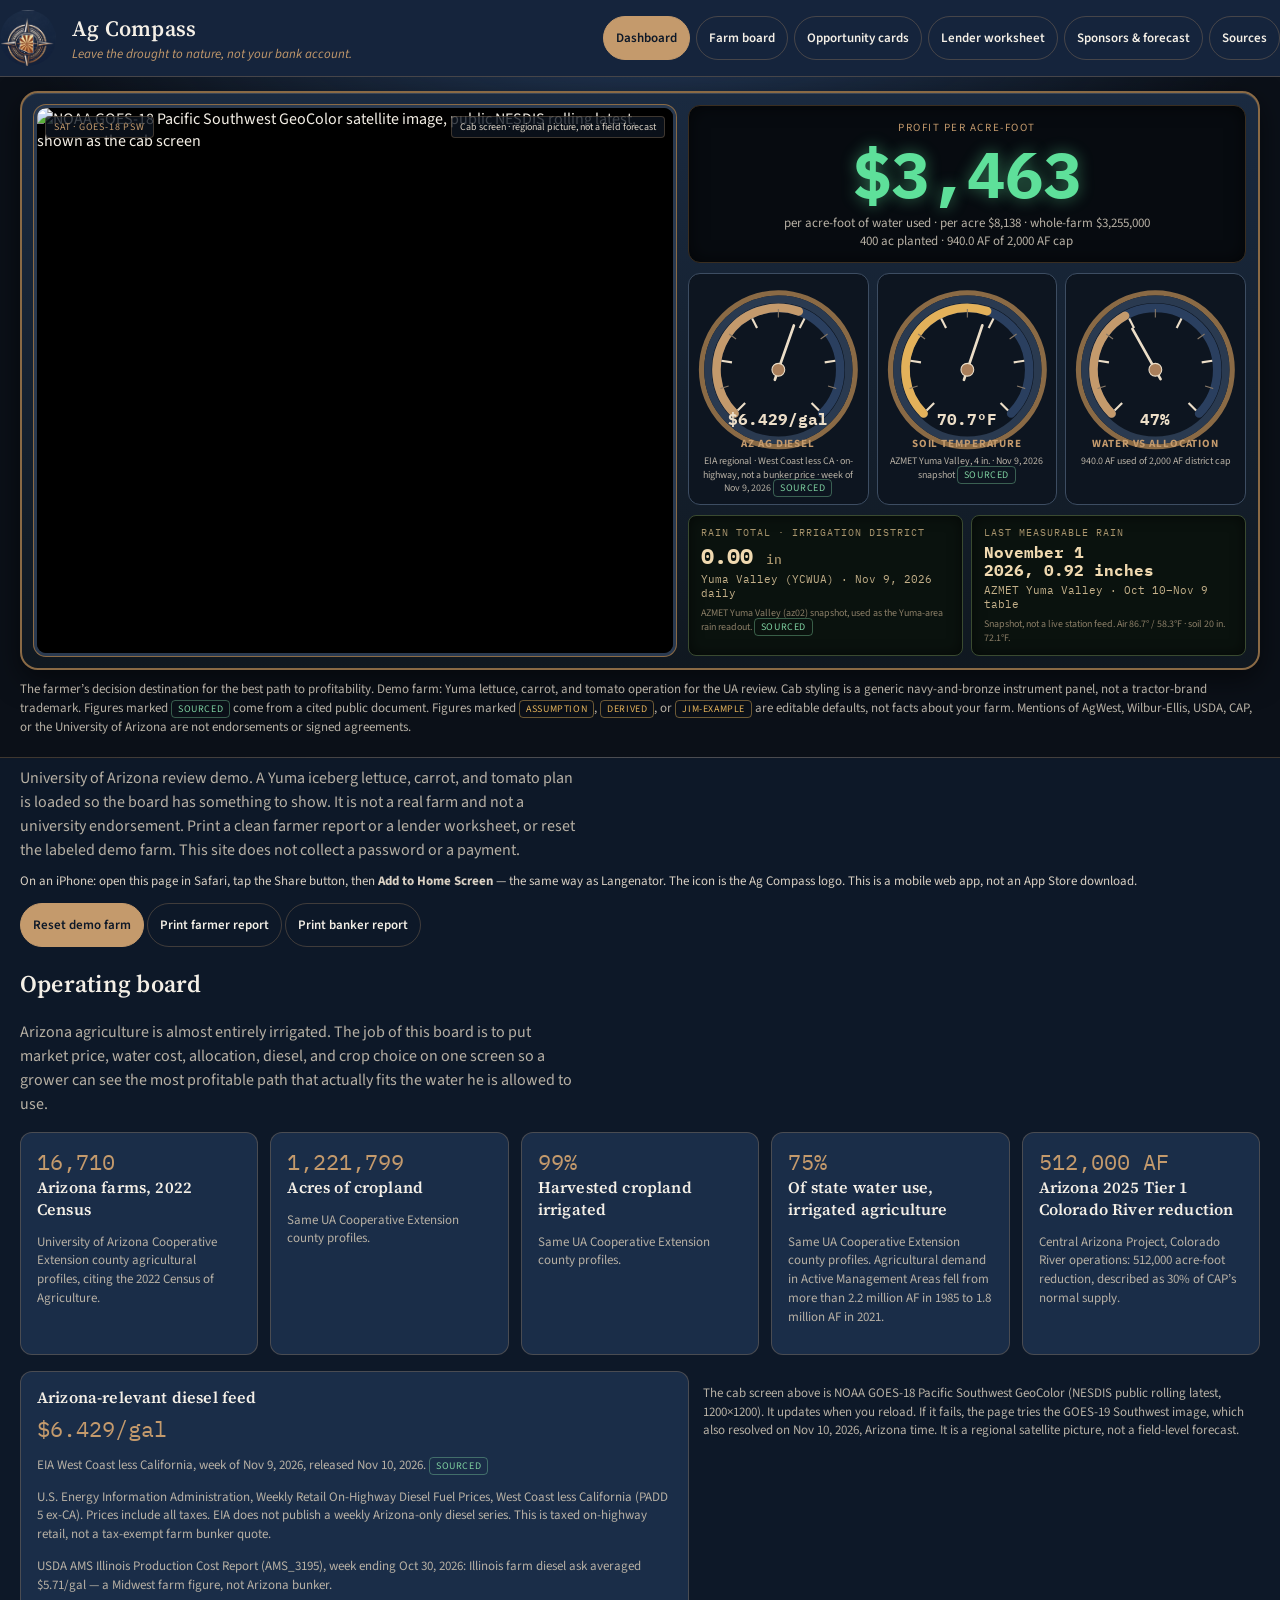
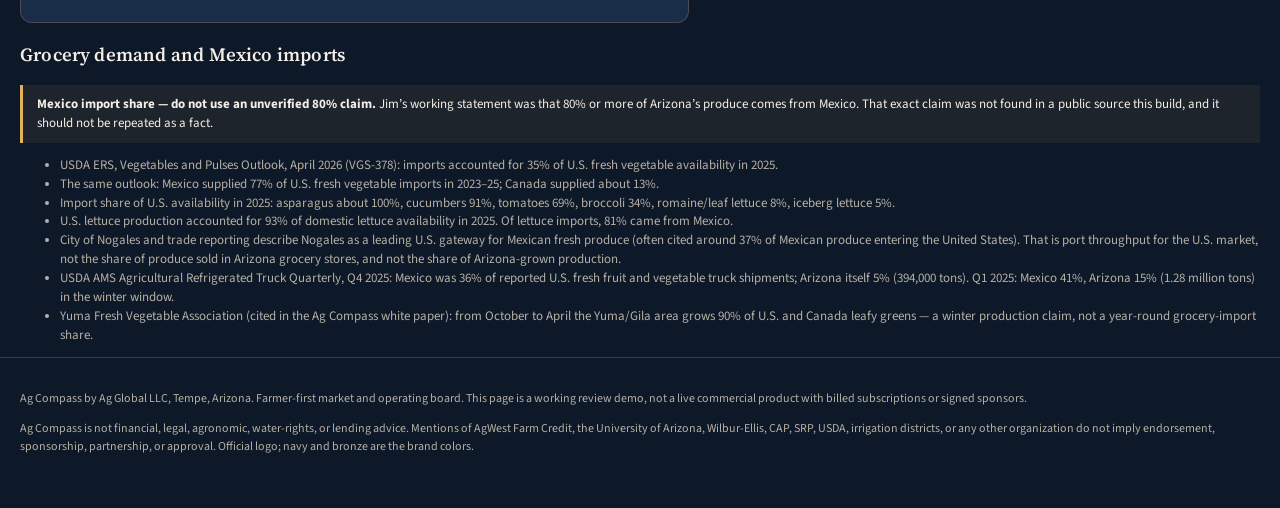
==== index.html @ 190a0fdc "Publish Ag Compass as an iPhone-installable GitHub Pages board. Navy-and-bronze tractor-cab dashboar" ====
<!DOCTYPE html>
<html lang="en">
<head>
  <meta charset="utf-8">
  <meta name="viewport" content="width=device-width, initial-scale=1, viewport-fit=cover">
  <title>Ag Compass — Leave the drought to nature, not your bank account.</title>
  <meta name="description" content="Arizona farmer decision board for profit per acre and per acre-foot of water. Yuma lettuce, carrot, and tomato demo for University of Arizona review. Not financial advice and not an endorsement of any bank, university, or supplier.">
  <meta name="apple-mobile-web-app-capable" content="yes">
  <meta name="mobile-web-app-capable" content="yes">
  <meta name="apple-mobile-web-app-status-bar-style" content="black-translucent">
  <meta name="apple-mobile-web-app-title" content="Ag Compass">
  <meta name="application-name" content="Ag Compass">
  <meta name="theme-color" content="#182840">
  <link rel="manifest" href="manifest.webmanifest">
  <link rel="icon" href="favicon.ico" sizes="any">
  <link rel="icon" type="image/png" sizes="32x32" href="icons/icon-32.png">
  <link rel="icon" type="image/png" sizes="192x192" href="icons/icon-192.png">
  <link rel="apple-touch-icon" href="apple-touch-icon.png">
  <link rel="apple-touch-icon" sizes="180x180" href="icons/apple-touch-icon.png">
  <link rel="preconnect" href="https://fonts.googleapis.com">
  <link rel="preconnect" href="https://fonts.gstatic.com" crossorigin>
  <link href="https://fonts.googleapis.com/css2?family=Source+Sans+3:wght@400;600;700&family=Source+Serif+4:ital,wght@0,600;1,400&family=IBM+Plex+Mono:wght@500;700&display=swap" rel="stylesheet">
  <link rel="stylesheet" href="css/styles.css">
</head>
<body>
  <header class="mast">
    <div class="wrap mast-inner">
      <img class="logo" src="assets/ag_compass_logo.png" width="56" height="56" alt="Ag Compass logo: bronze compass rose on navy with an Arizona sunburst">
      <div class="titles">
        <h1>Ag Compass</h1>
        <p class="tag">Leave the drought to nature, not your bank account.</p>
      </div>
      <nav aria-label="Primary">
        <button type="button" data-view="dashboard" aria-current="page">Dashboard</button>
        <button type="button" data-view="plan">Farm board</button>
        <button type="button" data-view="opportunity">Opportunity cards</button>
        <button type="button" data-view="lender">Lender worksheet</button>
        <button type="button" data-view="sponsors">Sponsors &amp; forecast</button>
        <button type="button" data-view="sources">Sources</button>
      </nav>
    </div>
  </header>

  <section class="cab" aria-label="Tractor cab dashboard">
    <div class="wrap">
      <div class="cab-cluster">
        <div class="cab-screen">
          <div class="screen-chrome">
            <span class="screen-label">SAT · GOES-18 PSW</span>
            <span class="screen-label dim">Cab screen · regional picture, not a field forecast</span>
          </div>
          <img id="cab-goes" class="goes" src="https://cdn.star.nesdis.noaa.gov/GOES18/ABI/SECTOR/psw/GEOCOLOR/1200x1200.jpg" alt="NOAA GOES-18 Pacific Southwest GeoColor satellite image, public NESDIS rolling latest, shown as the cab screen">
        </div>
        <div class="cab-instruments">
          <div id="hero-profit" class="hero-profit" aria-live="polite"></div>
          <div id="gauges" class="gauges" aria-label="Cab analog gauges"></div>
          <div id="rain-panel" class="lcd-row"></div>
        </div>
      </div>
      <div id="water-warning" class="callout bad" hidden></div>
      <p class="muted cab-disclaimer">The farmer’s decision destination for the best path to profitability. Demo farm: Yuma lettuce, carrot, and tomato operation for the UA review. Cab styling is a generic navy-and-bronze instrument panel, not a tractor-brand trademark. Figures marked <span class="flag sourced">sourced</span> come from a cited public document. Figures marked <span class="flag assumption">assumption</span>, <span class="flag derived">derived</span>, or <span class="flag jim-example">jim-example</span> are editable defaults, not facts about your farm. Mentions of AgWest, Wilbur-Ellis, USDA, CAP, or the University of Arizona are not endorsements or signed agreements.</p>
    </div>
  </section>

  <main class="wrap">
    <div class="section-head no-print">
      <div>
        <p class="lede" style="margin:0">University of Arizona review demo. A Yuma iceberg lettuce, carrot, and tomato plan is loaded so the board has something to show. It is not a real farm and not a university endorsement. Print a clean farmer report or a lender worksheet, or reset the labeled demo farm. This site does not collect a password or a payment.</p>
      <p class="install-note no-print">On an iPhone: open this page in Safari, tap the Share button, then <strong>Add to Home Screen</strong> — the same way as Langenator. The icon is the Ag Compass logo. This is a mobile web app, not an App Store download.</p>
      </div>
      <div>
        <button class="btn primary" type="button" id="btn-demo">Reset demo farm</button>
        <button class="btn" type="button" id="btn-print-farmer">Print farmer report</button>
        <button class="btn" type="button" id="btn-print-banker">Print banker report</button>
      </div>
    </div>

    <section id="view-dashboard" class="view active">
      <h2>Operating board</h2>
      <p class="lede">Arizona agriculture is almost entirely irrigated. The job of this board is to put market price, water cost, allocation, diesel, and crop choice on one screen so a grower can see the most profitable path that actually fits the water he is allowed to use.</p>
      <div id="context-cards" class="cards"></div>
      <div class="weather-row">
        <div id="diesel-readout"></div>
        <p class="muted">The cab screen above is NOAA GOES-18 Pacific Southwest GeoColor (NESDIS public rolling latest, 1200×1200). It updates when you reload. If it fails, the page tries the GOES-19 Southwest image, which also resolved on Nov 10, 2026, Arizona time. It is a regional satellite picture, not a field-level forecast.</p>
      </div>
      <h3>Grocery demand and Mexico imports</h3>
      <div id="import-box"></div>
    </section>

    <section id="view-plan" class="view">
      <h2>Irrigation district, crop plan, and acre-foot calculator</h2>
      <p class="lede">Selecting a district loads its published 2024 assessment and included allotment. Both are editable. The allocation caps the crop plan. Demo defaults to a Yuma lettuce / carrot / tomato mix. Add alfalfa, cotton, feed corn, or sorghum to compare water-intensive field crops against higher-value produce.</p>
      <div class="form-grid">
        <label class="field">Farm / plan name<input id="farm-name" type="text"></label>
        <label class="field">Arizona irrigation district<select id="district-select"></select></label>
        <label class="field">Farm acres<input id="farm-acres" type="number" min="0" step="0.1"></label>
        <label class="field">District assessment, $/acre (editable)<input id="assessment" type="number" min="0" step="0.01"></label>
        <label class="field">Included allotment, AF/acre (editable)<input id="included-af" type="number" min="0" step="0.1"></label>
        <label class="field">Extra water, $/AF above included (editable)<input id="extra-af" type="number" min="0" step="0.01"></label>
        <label class="field">Total allocation cap, AF (editable)<input id="alloc-af" type="number" min="0" step="0.1"></label>
      </div>
      <p id="district-note" class="muted"></p>
      <div id="plan-metrics" class="cards"></div>
      <div id="tomato-warning" class="callout warn" hidden><strong>Tomato price is $0.</strong> No Western Arizona tomato FOB was on the Nov 9 shipping-point report, so tomato revenue is zero until you enter a contract or shed price.</div>
      <div style="overflow-x:auto"><table id="plan-table" class="input-table"></table></div>
      <p>
        <label><input type="checkbox" id="jim-alfalfa"> Use Jim’s alfalfa example price ($135/ton) instead of the NASS Arizona September 2026 price ($210/ton)</label>
      </p>
      <h3>What the defaults actually are</h3>
      <div id="crop-notes" class="cards"></div>
      <h3>Input lines and sponsor slots</h3>
      <p class="muted">Each line has a supplier field and an editable quoted price so a live rep quote can sit next to the public feed. Sponsorships are inventory slots only — no company has signed. Default is that these line totals are not added into profit, because UA field-crop operating costs already include fertilizer, seed, chemicals, and machinery. Quantities start at 0 for that reason.</p>
      <div style="overflow-x:auto"><table id="input-table" class="input-table"></table></div>
      <p><label><input type="checkbox" id="include-inputs"> Include input-line totals (except the district water bill) in profit</label></p>
    </section>

    <section id="view-opportunity" class="view">
      <h2>Opportunity cards</h2>
      <p class="lede">Price context, import share, season, and profit per acre-foot from the current plan. Cards are decision prompts, not planting recommendations.</p>
      <div id="opp-cards" class="opp"></div>
      <h3>Import share — what the sources actually say</h3>
      <div id="import-box-cards"></div>
    </section>

    <section id="view-lender" class="view">
      <h2>Lender view — budget and loan worksheet</h2>
      <p class="lede">Structured for an Arizona ag lender, including a bank such as AgWest Farm Credit, to read the same plan the farmer is using. Naming AgWest describes the intended audience after the University of Arizona review. It is not a credit decision, a rate quote, or an endorsement.</p>
      <div class="form-grid">
        <label class="field">Requested operating loan ($)<input id="loan-amount" type="number" min="0" step="1000"></label>
        <label class="field">Illustrative annual rate (%) <span class="flag assumption">typed, not a quoted AgWest rate</span><input id="loan-rate" type="number" min="0" step="0.05"></label>
        <label class="field">Term (months)<input id="loan-years" type="number" min="1" step="1"></label>
      </div>
      <div id="lender-metrics" class="cards"></div>
      <div id="lender-path"></div>
      <div style="overflow-x:auto"><table id="lender-table"></table></div>
    </section>

    <section id="view-sponsors" class="view">
      <h2>Sponsors, ads, and the rebuilt revenue forecast</h2>
      <p class="lede">Farmer subscriptions stay low so the board can become a daily destination. Sponsors and clearly labeled ads carry the revenue. Tiers are Saguaro (highest), Prickly Pear, and Cholla. AgWest is the intended Saguaro Founding Sponsor — a pitch, not a signed deal. Every new-model figure is an assumption for discussion.</p>
      <div id="tiers" class="cards"></div>
      <h3>Rebuilt three-year forecast (illustrative)</h3>
      <div style="overflow-x:auto"><table id="forecast-table"></table></div>
      <h3>What the financing document showed (subscription-led)</h3>
      <div id="old-forecast"></div>
      <h3>Report branding and AgWest client mailer (concept)</h3>
      <p class="muted">The line below prints on farmer and banker reports as a labeled sponsor slot. It is not a signed deal and does not change the profit math.</p>
      <label class="field">Sponsor line printed on reports<input id="sponsor-line" type="text"></label>
      <div id="mailer-box"></div>
    </section>

    <section id="view-sources" class="view">
      <h2>Sources, flags, and open items</h2>
      <p class="lede">Every number on this board should be traceable. Built Nov 10, 2026, America/Phoenix, from the five Ag Compass PDFs plus the public sources below.</p>
      <div class="callout warn">
        <strong>Open items.</strong>
        Confirm 2025–26 assessments and extra-AF schedules directly with each district. Retrieve SRP, MSIDD, Hohokam, and CAIDD published charges. Find current Yuma carrot and tomato FOB or contracts. Replace vegetable yield and cost assumptions with UA or grower budgets when available. Source applied water for Yuma vegetables (Erie consumptive use is not applied irrigation). Re-open the USDA NASS Arizona state agriculture overview for 2025 production values cited in the white paper. Wire live EIA, AMS, and AZMET refreshes instead of a snapshot. Choose a public host and domain; replace the illustrative mailer QR payload with that host URL. Live click tracking for code AGW-SAG-2026 is not wired.
      </div>
      <div id="source-list" class="cards"></div>
    </section>

    <section id="view-print" class="view report">
      <div class="section-head">
        <img src="assets/ag_compass_logo.png" width="56" height="56" alt="Ag Compass logo">
        <div>
          <h1>Ag Compass report</h1>
          <p class="tag">Leave the drought to nature, not your bank account.</p>
        </div>
      </div>
      <div id="print-body"></div>
    </section>
  </main>

  <footer class="site">
    <div class="wrap">
      <p>Ag Compass by Ag Global LLC, Tempe, Arizona. Farmer-first market and operating board. This page is a working review demo, not a live commercial product with billed subscriptions or signed sponsors.</p>
      <p>Ag Compass is not financial, legal, agronomic, water-rights, or lending advice. Mentions of AgWest Farm Credit, the University of Arizona, Wilbur-Ellis, CAP, SRP, USDA, irrigation districts, or any other organization do not imply endorsement, sponsorship, partnership, or approval. Official logo; navy and bronze are the brand colors.</p>
    </div>
  </footer>
  <script type="module" src="js/app.js"></script>
  <script>
    if ("serviceWorker" in navigator) {
      window.addEventListener("load", function () {
        navigator.serviceWorker.register("./sw.js", { scope: "./" }).catch(function () {});
      });
    }
  </script>
</body>
</html>
---- css/styles.css ----
:root {
  --navy: #15243c;
  --navy-deep: #0d1828;
  --navy-mid: #1c3150;
  --navy-panel: #1a2d48;
  --bronze: #c49a6c;
  --bronze-deep: #8a5a2b;
  --copper: #813a1e;
  --cream: #f4efe6;
  --cream-dim: #d9d0c3;
  --good: #7dcf9f;
  --bad: #e07a6a;
  --warn: #e3b15a;
  --line: rgba(196, 154, 108, 0.28);
  --ink: #f4efe6;
  --muted: #b7b0a4;
  --font: "Source Serif 4", "Palatino Linotype", Palatino, "Book Antiqua", Georgia, serif;
  --sans: "Source Sans 3", "Segoe UI", system-ui, sans-serif;
  --mono: "IBM Plex Mono", "Source Code Pro", ui-monospace, monospace;
}
* { box-sizing: border-box; }
html, body { margin: 0; padding: 0; background: var(--navy-deep); color: var(--ink); font-family: var(--sans); }
body { min-height: 100vh; }
a { color: var(--bronze); }
img { max-width: 100%; height: auto; }
h1, h2, h3, .brand-word { font-family: var(--font); font-weight: 600; letter-spacing: 0.01em; }
.wrap { max-width: 1280px; margin: 0 auto; padding: 0 20px; }

/* Top bar */
.mast {
  background: var(--navy);
  border-bottom: 1px solid var(--line);
  position: sticky; top: 0; z-index: 40;
}
.mast-inner { display: flex; align-items: center; gap: 16px; padding: 10px 0; }
.mast img.logo { width: 56px; height: 56px; border-radius: 50%; background: var(--navy-deep); }
.mast .titles { flex: 1; min-width: 0; }
.mast h1 { margin: 0; font-size: 22px; color: var(--cream); }
.mast .tag { margin: 2px 0 0; color: var(--bronze); font-style: italic; font-size: 13px; }
nav { display: flex; flex-wrap: wrap; gap: 6px; }
nav button, .btn {
  background: transparent; color: var(--cream); border: 1px solid var(--line);
  border-radius: 999px; padding: 6px 12px; font: 600 13px var(--sans);
  cursor: pointer;
}
nav button[aria-current="page"], .btn.primary {
  background: var(--bronze); color: var(--navy-deep); border-color: var(--bronze);
}
.btn.ghost { color: var(--bronze); }
.btn:disabled { opacity: 0.45; cursor: not-allowed; }

/* Cab dashboard */
.cab {
  background:
    radial-gradient(1200px 420px at 50% -40px, #243b5c 0%, transparent 70%),
    var(--navy-deep);
  padding: 24px 0 32px;
  border-bottom: 1px solid var(--line);
}
.cab-grid {
  display: grid;
  grid-template-columns: 160px 1fr 220px;
  gap: 18px;
  align-items: center;
}
@media (max-width: 900px) {
  .cab-grid { grid-template-columns: 1fr; }
  .mast-inner { flex-wrap: wrap; }
}
.gauges { display: flex; justify-content: space-around; gap: 8px; flex-wrap: wrap; }
.gauge { text-align: center; width: 150px; }
.gauge svg { width: 140px; height: 90px; overflow: visible; }
.gauge .g-label { font-size: 11px; text-transform: uppercase; letter-spacing: 0.08em; color: var(--muted); }
.gauge .g-value { font-family: var(--mono); font-size: 14px; color: var(--cream); }
.hero-profit {
  text-align: center;
  background: var(--navy-panel);
  border: 1px solid var(--line);
  border-radius: 16px;
  padding: 18px 12px 16px;
  min-height: 170px;
  display: flex; flex-direction: column; justify-content: center;
}
.hero-profit .eyebrow { font-size: 11px; letter-spacing: 0.14em; text-transform: uppercase; color: var(--bronze); }
.hero-profit .money {
  font-family: var(--mono);
  font-size: clamp(36px, 6vw, 64px);
  line-height: 1.05;
  margin: 6px 0;
  font-weight: 700;
}
.hero-profit .money.good { color: var(--good); }
.hero-profit .money.bad { color: var(--bad); }
.hero-profit .sub { color: var(--muted); font-size: 13px; }
.rain-panel, .side-panel {
  background: var(--navy-panel);
  border: 1px solid var(--line);
  border-radius: 12px;
  padding: 12px 14px;
  font-size: 13px;
}
.rain-panel h3, .side-panel h3 { margin: 0 0 8px; font-size: 13px; color: var(--bronze); text-transform: uppercase; letter-spacing: 0.08em; }
.kv { display: flex; justify-content: space-between; gap: 8px; padding: 3px 0; border-bottom: 1px solid rgba(255,255,255,0.04); }
.kv span:last-child { font-family: var(--mono); }
.flag { font-size: 10px; letter-spacing: 0.06em; text-transform: uppercase; padding: 1px 6px; border-radius: 4px; border: 1px solid var(--line); color: var(--muted); }
.flag.sourced { color: var(--good); border-color: rgba(125,207,159,0.4); }
.flag.assumption, .flag.derived, .flag.jim-example { color: var(--warn); border-color: rgba(227,177,90,0.45); }
.flag.unverified { color: var(--bad); border-color: rgba(224,122,106,0.5); }

main { padding: 28px 0 80px; }
.view { display: none; }
.view.active { display: block; }
.section-head { display: flex; justify-content: space-between; align-items: baseline; gap: 12px; flex-wrap: wrap; margin: 8px 0 16px; }
.section-head h2 { margin: 0; font-size: 28px; }
.lede { color: var(--muted); max-width: 70ch; line-height: 1.5; }

.cards { display: grid; grid-template-columns: repeat(auto-fit, minmax(220px, 1fr)); gap: 12px; margin: 16px 0; }
.card {
  background: var(--navy-panel);
  border: 1px solid var(--line);
  border-radius: 12px;
  padding: 14px 16px;
}
.card h3 { margin: 0 0 6px; font-size: 16px; }
.stat { font-family: var(--mono); font-size: 22px; color: var(--bronze); }
.muted { color: var(--muted); font-size: 13px; line-height: 1.45; }

.opp { display: grid; grid-template-columns: repeat(auto-fit, minmax(260px, 1fr)); gap: 12px; }
.opp article {
  background: var(--navy-panel);
  border: 1px solid var(--line);
  border-radius: 12px;
  padding: 14px 16px;
  display: flex; flex-direction: column; gap: 6px;
}
.opp article.best { border-color: var(--good); }
.opp .paf { font-family: var(--mono); font-size: 28px; }
.opp .paf.good { color: var(--good); }
.opp .paf.bad { color: var(--bad); }

table { width: 100%; border-collapse: collapse; font-size: 13px; }
th, td { text-align: left; padding: 8px 8px; border-bottom: 1px solid var(--line); vertical-align: top; }
th { color: var(--bronze); font-weight: 600; font-size: 11px; text-transform: uppercase; letter-spacing: 0.06em; }
td.num, th.num { text-align: right; font-family: var(--mono); }
input[type="text"], input[type="number"], select, textarea {
  background: var(--navy-deep);
  color: var(--cream);
  border: 1px solid var(--line);
  border-radius: 6px;
  padding: 6px 8px;
  font: 14px var(--sans);
  width: 100%;
  min-width: 0;
}
label.field { display: flex; flex-direction: column; gap: 4px; font-size: 12px; color: var(--muted); }
.form-grid { display: grid; grid-template-columns: repeat(auto-fit, minmax(180px, 1fr)); gap: 12px; margin: 12px 0; }
.callout {
  border-left: 3px solid var(--bronze);
  background: rgba(196,154,108,0.08);
  padding: 10px 14px;
  margin: 12px 0;
  font-size: 13px;
  line-height: 1.45;
}
.callout.warn { border-color: var(--warn); background: rgba(227,177,90,0.08); }
.callout.bad { border-color: var(--bad); background: rgba(224,122,106,0.08); }
.callout.good { border-color: var(--good); background: rgba(125,207,159,0.08); }

.weather-row { display: grid; grid-template-columns: 1.2fr 1fr; gap: 14px; margin-top: 16px; }
@media (max-width: 800px) { .weather-row { grid-template-columns: 1fr; } }
.goes { width: 100%; border-radius: 10px; border: 1px solid var(--line); background: #000; min-height: 200px; object-fit: cover; }

.input-table input { min-width: 90px; }
.sponsor-slot { font-size: 11px; color: var(--bronze); }

footer.site {
  border-top: 1px solid var(--line);
  padding: 20px 0 40px;
  color: var(--muted);
  font-size: 12px;
  line-height: 1.5;
}

/* Print */
@media print {
  body { background: #fff; color: #111; }
  .mast nav, .no-print, .cab, footer.site, .view:not(.print-show) { display: none !important; }
  .view.print-show, #view-print { display: block !important; }
  .card, .opp article, .hero-profit, .rain-panel { background: #fff; color: #111; border-color: #ccc; }
  .hero-profit .money.good { color: #0a7a3e; }
  .hero-profit .money.bad { color: #a31f14; }
  a { color: #111; text-decoration: none; }
  .mast { position: static; background: #fff; border: 0; }
  .mast h1, .mast .tag { color: #15243c; }
}
.report h1 { color: inherit; }
.report h2 { margin-top: 24px; }

.mailer-card {
  display: grid;
  grid-template-columns: 196px 1fr;
  gap: 16px;
  align-items: center;
  background: var(--navy-panel);
  border: 1px solid var(--line);
  border-radius: 12px;
  padding: 16px;
  margin: 16px 0;
}
@media (max-width: 700px) { .mailer-card { grid-template-columns: 1fr; } }
.mailer-card img { background: var(--cream); border-radius: 8px; }
.sponsor-strip {
  display: flex;
  justify-content: space-between;
  gap: 12px;
  flex-wrap: wrap;
  background: var(--navy);
  color: var(--cream);
  padding: 10px 14px;
  border-radius: 8px;
  margin: 12px 0;
}
.sponsor-strip .eyebrow { font-size: 11px; letter-spacing: 0.1em; text-transform: uppercase; color: var(--bronze); font-weight: 650; }
.setup-hero { display: grid; grid-template-columns: 220px 1fr; gap: 24px; align-items: center; margin: 20px 0; }
@media (max-width: 700px) { .setup-hero { grid-template-columns: 1fr; } }
.steps { counter-reset: step; padding: 0; list-style: none; }
.steps li { position: relative; padding: 12px 0 12px 48px; border-bottom: 1px solid var(--line); }
.steps li::before {
  counter-increment: step;
  content: counter(step);
  position: absolute; left: 0; top: 12px;
  width: 32px; height: 32px; border-radius: 50%;
  background: var(--bronze); color: var(--navy-deep);
  font-weight: 700; display: flex; align-items: center; justify-content: center;
}

/* --- Tractor cab dashboard (generic navy/bronze; not a brand trademark) --- */
.mast {
  padding-top: env(safe-area-inset-top);
}
.mast-inner { padding-left: env(safe-area-inset-left); padding-right: env(safe-area-inset-right); }
nav { max-width: 100%; overflow-x: auto; -webkit-overflow-scrolling: touch; flex-wrap: nowrap; }
nav button, .btn { min-height: 44px; white-space: nowrap; }
.cab {
  background:
    radial-gradient(900px 380px at 50% -80px, #243b5c 0%, transparent 70%),
    #0b1018;
  padding: 14px 0 20px;
  border-bottom: 1px solid var(--line);
}
.cab-cluster {
  background: linear-gradient(180deg, #1a2a40 0%, #101820 100%);
  border: 2px solid #8a6a45;
  border-radius: 18px;
  box-shadow: inset 0 1px 0 rgba(236,222,200,0.16), 0 10px 28px rgba(0,0,0,0.5);
  padding: 12px;
  display: grid;
  gap: 12px;
}
.cab-screen {
  position: relative;
  background: #000;
  border-radius: 12px;
  border: 3px solid #2a3a50;
  box-shadow: inset 0 0 0 2px #070b10, 0 0 0 1px #8a6a45;
  overflow: hidden;
}
.cab-screen .goes {
  display: block;
  width: 100%;
  min-height: 180px;
  max-height: 320px;
  object-fit: cover;
  aspect-ratio: 16 / 10;
  border: 0;
  border-radius: 0;
}
.screen-chrome {
  position: absolute;
  z-index: 1;
  top: 8px; left: 8px; right: 8px;
  display: flex; justify-content: space-between; gap: 8px;
  pointer-events: none;
}
.screen-label {
  background: rgba(13,21,32,0.78);
  color: var(--bronze);
  font-size: 10px;
  letter-spacing: 0.08em;
  text-transform: uppercase;
  padding: 3px 8px;
  border-radius: 4px;
  border: 1px solid var(--line);
}
.screen-label.dim { color: var(--cream-dim); font-weight: 400; text-transform: none; letter-spacing: 0; max-width: 55%; }
.cab-instruments { display: grid; gap: 10px; }
.hero-profit {
  text-align: center;
  background: #070b10;
  border: 1px solid #3a2e20;
  border-radius: 12px;
  padding: 14px 10px 12px;
  min-height: 0;
  box-shadow: inset 0 0 18px rgba(0,0,0,0.6);
}
.hero-profit .money {
  font-family: var(--mono);
  font-size: clamp(36px, 12vw, 64px);
  font-variant-numeric: tabular-nums;
}
.hero-profit .money.good { color: #5ee09a; text-shadow: 0 0 16px rgba(94,224,154,0.45); }
.hero-profit .money.bad { color: #ff7a6a; text-shadow: 0 0 16px rgba(255,122,106,0.4); }
.gauges {
  display: grid;
  grid-template-columns: 1fr 1fr;
  gap: 8px;
  justify-content: stretch;
}
.gauge {
  text-align: center;
  width: auto;
  background: #0d1520;
  border: 1px solid #3d4d62;
  border-radius: 12px;
  padding: 4px 4px 8px;
  min-width: 0;
}
.gauge svg { width: 100%; height: auto; max-width: 180px; margin: 0 auto; display: block; }
.gauge .g-label {
  font-size: 11px;
  text-transform: uppercase;
  letter-spacing: 0.08em;
  color: var(--bronze);
  font-weight: 700;
  padding: 0 4px;
}
.gauge .g-caption { font-size: 10px; color: var(--muted); line-height: 1.35; padding: 4px 6px 0; }
.lcd-row {
  display: grid;
  grid-template-columns: 1fr;
  gap: 8px;
}
.lcd {
  background: #0a120e;
  color: #e2c49a;
  border: 1px solid #3a4a30;
  border-radius: 8px;
  padding: 10px 12px;
  font-family: var(--mono);
  box-shadow: inset 0 0 14px rgba(0,0,0,0.55);
}
.lcd-label {
  font-size: 10px;
  letter-spacing: 0.1em;
  text-transform: uppercase;
  color: #a8946c;
  margin-bottom: 4px;
}
.lcd-value { font-size: 22px; font-weight: 700; color: #f0d9b0; line-height: 1.15; }
.lcd-value span { font-size: 13px; font-weight: 500; color: #a8946c; }
.lcd-value.lcd-date { font-size: 16px; }
.lcd-sub { font-size: 11px; color: #c4b089; margin-top: 4px; }
.lcd-note { font-size: 10px; color: #8a7d66; margin-top: 6px; line-height: 1.4; font-family: var(--sans); }
.cab-disclaimer { margin: 10px 0 0; }
.install-note {
  margin: 10px 0 0;
  font-size: 13px;
  color: var(--cream-dim);
  line-height: 1.45;
}
.report-brand { display: flex; gap: 12px; align-items: center; margin-bottom: 12px; }
.report-name { font-family: var(--font); font-size: 22px; margin: 0; }

@media (min-width: 720px) {
  .cab-cluster { grid-template-columns: 1.15fr 1fr; align-items: stretch; }
  .cab-screen .goes { max-height: none; height: 100%; min-height: 280px; }
  .gauges { grid-template-columns: repeat(3, 1fr); }
  .lcd-row { grid-template-columns: 1fr 1fr; }
}
@media (max-width: 719px) {
  .mast h1 { font-size: 18px; }
  .mast .tag { font-size: 12px; }
  nav { flex-wrap: wrap; overflow-x: visible; }
  .cab-grid { grid-template-columns: 1fr; }
  /* third gauge wraps under the first two */
  .gauges .gauge:nth-child(3) { grid-column: 1 / -1; max-width: 220px; margin: 0 auto; width: 100%; }
  input[type="text"], input[type="number"], select, textarea { font-size: 16px; } /* iOS no-zoom */
  .section-head { flex-direction: column; align-items: stretch; }
  .wrap { padding-left: max(12px, env(safe-area-inset-left)); padding-right: max(12px, env(safe-area-inset-right)); }
  footer.site { padding-bottom: calc(28px + env(safe-area-inset-bottom)); }
}

@media print {
  .cab, .install-note { display: none !important; }
  .report-brand { color: #15243c; }
  .report-brand .tag { color: #15243c; }
}
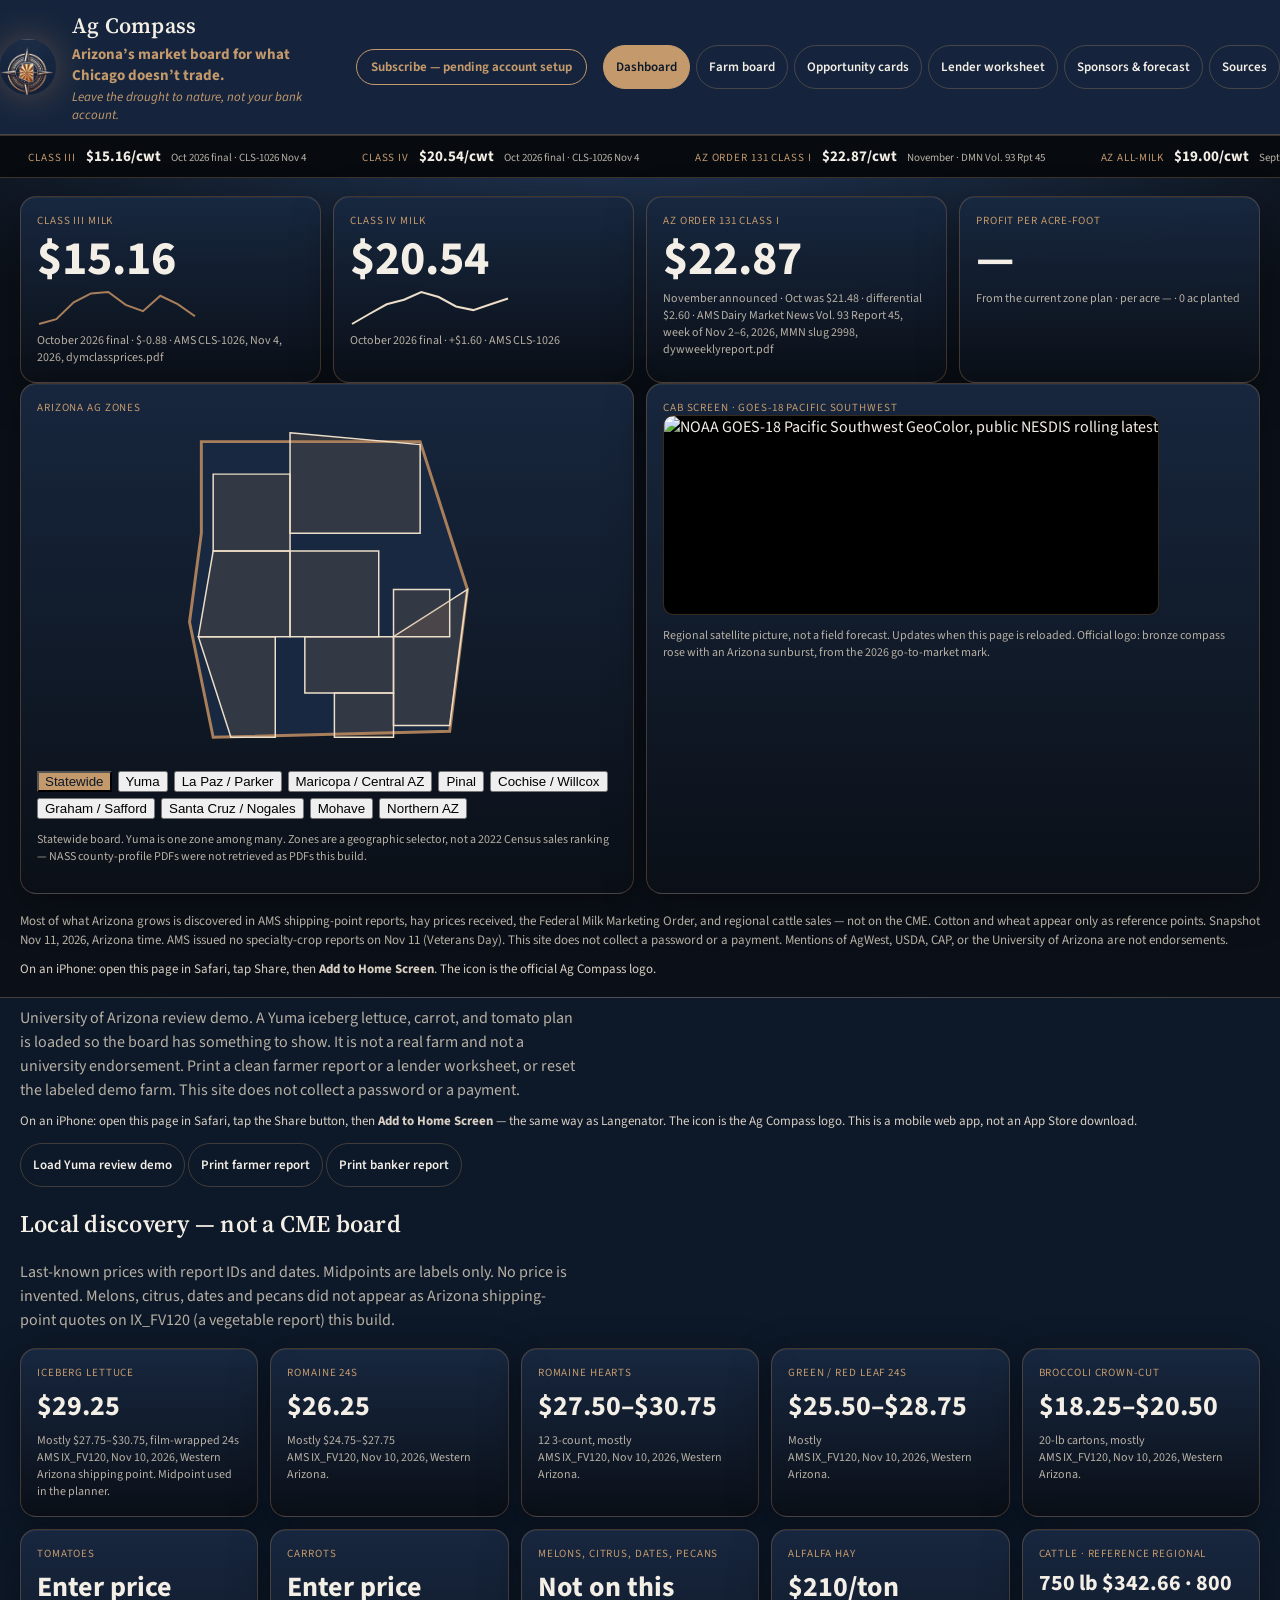
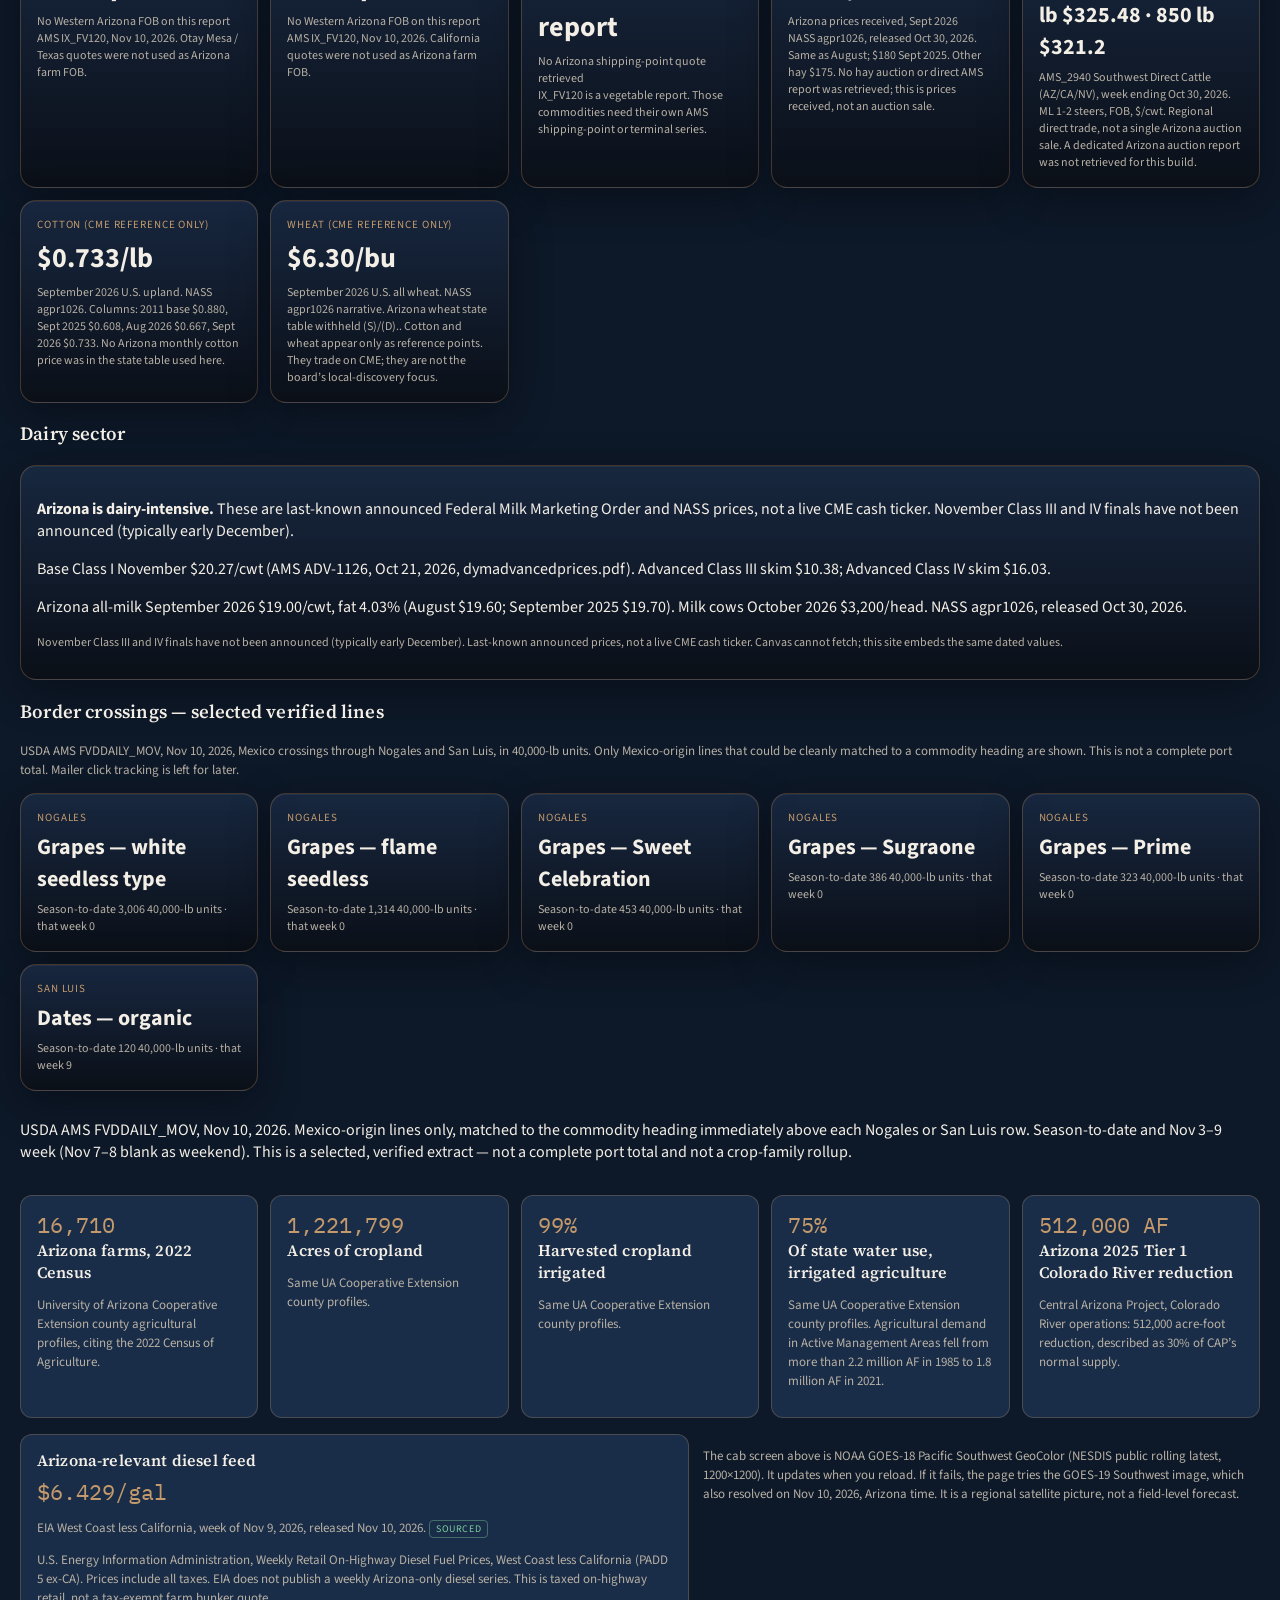
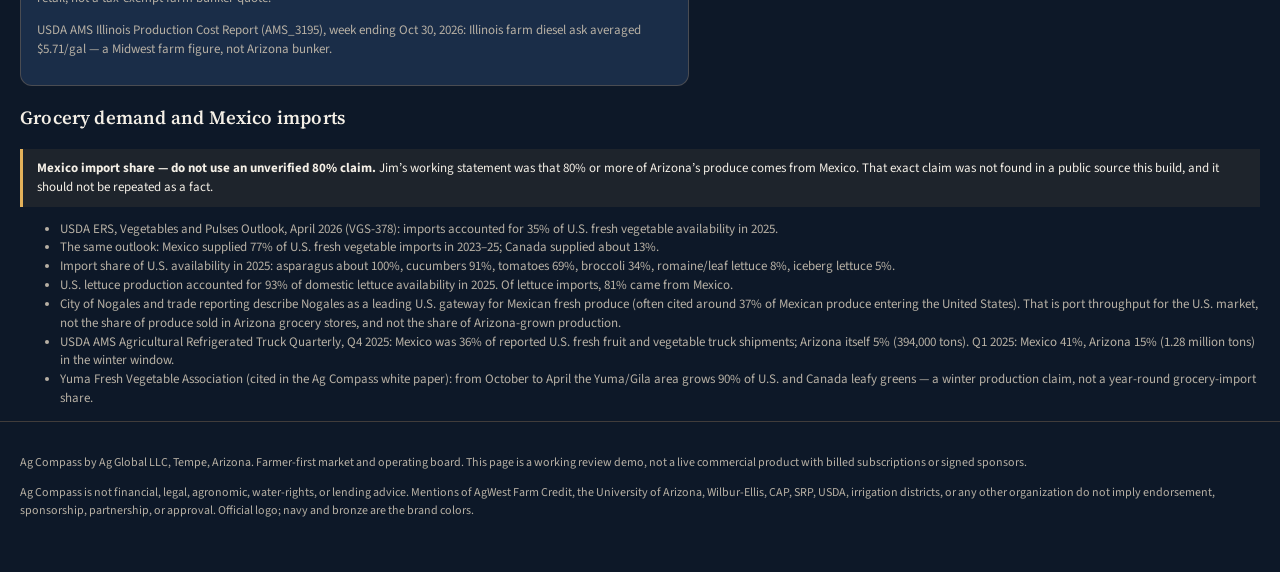
==== commit bc6ea487: "Redesign Ag Compass as Arizona’s market board for what Chicago doesn’t trade. Statewide command-cent" ====
--- a/index.html
+++ b/index.html
@@ -3,8 +3,8 @@
 <head>
   <meta charset="utf-8">
   <meta name="viewport" content="width=device-width, initial-scale=1, viewport-fit=cover">
-  <title>Ag Compass — Leave the drought to nature, not your bank account.</title>
-  <meta name="description" content="Arizona farmer decision board for profit per acre and per acre-foot of water. Yuma lettuce, carrot, and tomato demo for University of Arizona review. Not financial advice and not an endorsement of any bank, university, or supplier.">
+  <title>Ag Compass — Arizona’s market board for what Chicago doesn’t trade.</title>
+  <meta name="description" content="Arizona’s market board for what Chicago doesn’t trade: local AMS, NASS, and FMMO prices for produce, hay, dairy, and cattle. Not financial advice and not an endorsement.">
   <meta name="apple-mobile-web-app-capable" content="yes">
   <meta name="mobile-web-app-capable" content="yes">
   <meta name="apple-mobile-web-app-status-bar-style" content="black-translucent">
@@ -28,7 +28,12 @@
       <img class="logo" src="assets/ag_compass_logo.png" width="56" height="56" alt="Ag Compass logo: bronze compass rose on navy with an Arizona sunburst">
       <div class="titles">
         <h1>Ag Compass</h1>
+        <p class="purpose">Arizona’s market board for what Chicago doesn’t trade.</p>
         <p class="tag">Leave the drought to nature, not your bank account.</p>
+      </div>
+      <div class="sub-wrap">
+        <button type="button" class="sub-btn" id="btn-subscribe">Subscribe — pending account setup</button>
+        <p class="sub-note" id="sub-note" hidden>Placeholder only. No payment is collected here. The Stripe account still needs to be verified; a dedicated AgWest account may be opened later.</p>
       </div>
       <nav aria-label="Primary">
         <button type="button" data-view="dashboard" aria-current="page">Dashboard</button>
@@ -41,24 +46,27 @@
     </div>
   </header>
 
-  <section class="cab" aria-label="Tractor cab dashboard">
+  <section class="command" aria-label="Ag Compass command center">
+    <div class="ticker" aria-label="Live and last-known price ticker">
+      <div class="ticker-track" id="ticker-track"></div>
+    </div>
     <div class="wrap">
-      <div class="cab-cluster">
-        <div class="cab-screen">
-          <div class="screen-chrome">
-            <span class="screen-label">SAT · GOES-18 PSW</span>
-            <span class="screen-label dim">Cab screen · regional picture, not a field forecast</span>
-          </div>
-          <img id="cab-goes" class="goes" src="https://cdn.star.nesdis.noaa.gov/GOES18/ABI/SECTOR/psw/GEOCOLOR/1200x1200.jpg" alt="NOAA GOES-18 Pacific Southwest GeoColor satellite image, public NESDIS rolling latest, shown as the cab screen">
+      <div class="kpi-grid" id="kpi-grid"></div>
+      <div class="zone-grid">
+        <div class="kpi">
+          <div class="k">Arizona ag zones</div>
+          <svg id="az-map" viewBox="0 0 210 230" role="img" aria-label="Interactive Arizona zone map"></svg>
+          <div class="zone-pills" id="zone-pills"></div>
+          <p class="s" id="zone-blurb"></p>
         </div>
-        <div class="cab-instruments">
-          <div id="hero-profit" class="hero-profit" aria-live="polite"></div>
-          <div id="gauges" class="gauges" aria-label="Cab analog gauges"></div>
-          <div id="rain-panel" class="lcd-row"></div>
+        <div class="kpi">
+          <div class="k">Cab screen · GOES-18 Pacific Southwest</div>
+          <img id="cab-goes" class="goes" src="https://cdn.star.nesdis.noaa.gov/GOES18/ABI/SECTOR/psw/GEOCOLOR/1200x1200.jpg" alt="NOAA GOES-18 Pacific Southwest GeoColor, public NESDIS rolling latest">
+          <p class="s">Regional satellite picture, not a field forecast. Updates when this page is reloaded. Official logo: bronze compass rose with an Arizona sunburst, from the 2026 go-to-market mark.</p>
         </div>
       </div>
-      <div id="water-warning" class="callout bad" hidden></div>
-      <p class="muted cab-disclaimer">The farmer’s decision destination for the best path to profitability. Demo farm: Yuma lettuce, carrot, and tomato operation for the UA review. Cab styling is a generic navy-and-bronze instrument panel, not a tractor-brand trademark. Figures marked <span class="flag sourced">sourced</span> come from a cited public document. Figures marked <span class="flag assumption">assumption</span>, <span class="flag derived">derived</span>, or <span class="flag jim-example">jim-example</span> are editable defaults, not facts about your farm. Mentions of AgWest, Wilbur-Ellis, USDA, CAP, or the University of Arizona are not endorsements or signed agreements.</p>
+      <p class="muted cab-disclaimer">Most of what Arizona grows is discovered in AMS shipping-point reports, hay prices received, the Federal Milk Marketing Order, and regional cattle sales — not on the CME. Cotton and wheat appear only as reference points. Snapshot Nov 11, 2026, Arizona time. AMS issued no specialty-crop reports on Nov 11 (Veterans Day). This site does not collect a password or a payment. Mentions of AgWest, USDA, CAP, or the University of Arizona are not endorsements.</p>
+      <p class="install-note no-print">On an iPhone: open this page in Safari, tap Share, then <strong>Add to Home Screen</strong>. The icon is the official Ag Compass logo.</p>
     </div>
   </section>
 
@@ -69,15 +77,21 @@
       <p class="install-note no-print">On an iPhone: open this page in Safari, tap the Share button, then <strong>Add to Home Screen</strong> — the same way as Langenator. The icon is the Ag Compass logo. This is a mobile web app, not an App Store download.</p>
       </div>
       <div>
-        <button class="btn primary" type="button" id="btn-demo">Reset demo farm</button>
+        <button class="btn" type="button" id="btn-demo">Load Yuma review demo</button>
         <button class="btn" type="button" id="btn-print-farmer">Print farmer report</button>
         <button class="btn" type="button" id="btn-print-banker">Print banker report</button>
       </div>
     </div>
 
     <section id="view-dashboard" class="view active">
-      <h2>Operating board</h2>
-      <p class="lede">Arizona agriculture is almost entirely irrigated. The job of this board is to put market price, water cost, allocation, diesel, and crop choice on one screen so a grower can see the most profitable path that actually fits the water he is allowed to use.</p>
+      <h2>Local discovery — not a CME board</h2>
+      <p class="lede">Last-known prices with report IDs and dates. Midpoints are labels only. No price is invented. Melons, citrus, dates and pecans did not appear as Arizona shipping-point quotes on IX_FV120 (a vegetable report) this build.</p>
+      <div id="market-cards" class="market-grid"></div>
+      <h3>Dairy sector</h3>
+      <div id="dairy-box"></div>
+      <h3>Border crossings — selected verified lines</h3>
+      <p class="muted">USDA AMS FVDDAILY_MOV, Nov 10, 2026, Mexico crossings through Nogales and San Luis, in 40,000-lb units. Only Mexico-origin lines that could be cleanly matched to a commodity heading are shown. This is not a complete port total. Mailer click tracking is left for later.</p>
+      <div id="border-cards" class="market-grid"></div>
       <div id="context-cards" class="cards"></div>
       <div class="weather-row">
         <div id="diesel-readout"></div>
@@ -89,7 +103,7 @@
 
     <section id="view-plan" class="view">
       <h2>Irrigation district, crop plan, and acre-foot calculator</h2>
-      <p class="lede">Selecting a district loads its published 2024 assessment and included allotment. Both are editable. The allocation caps the crop plan. Demo defaults to a Yuma lettuce / carrot / tomato mix. Add alfalfa, cotton, feed corn, or sorghum to compare water-intensive field crops against higher-value produce.</p>
+      <p class="lede">Selecting a district loads its published 2024 assessment and included allotment. Both are editable. The allocation caps the crop plan. Pick an Arizona zone on the map. Yuma is one zone among many. A labeled starting mix loads for that zone; every figure is editable. Add alfalfa, cotton, feed corn, or sorghum to compare water-intensive field crops against higher-value produce.</p>
       <div class="form-grid">
         <label class="field">Farm / plan name<input id="farm-name" type="text"></label>
         <label class="field">Arizona irrigation district<select id="district-select"></select></label>
@@ -101,7 +115,7 @@
       </div>
       <p id="district-note" class="muted"></p>
       <div id="plan-metrics" class="cards"></div>
-      <div id="tomato-warning" class="callout warn" hidden><strong>Tomato price is $0.</strong> No Western Arizona tomato FOB was on the Nov 9 shipping-point report, so tomato revenue is zero until you enter a contract or shed price.</div>
+      <div id="tomato-warning" class="callout warn" hidden><strong>Tomato price is $0.</strong> No Western Arizona tomato FOB was on the Nov 10 shipping-point report (IX_FV120), so tomato revenue is zero until you enter a contract or shed price.</div>
       <div style="overflow-x:auto"><table id="plan-table" class="input-table"></table></div>
       <p>
         <label><input type="checkbox" id="jim-alfalfa"> Use Jim’s alfalfa example price ($135/ton) instead of the NASS Arizona September 2026 price ($210/ton)</label>
@@ -151,10 +165,10 @@
 
     <section id="view-sources" class="view">
       <h2>Sources, flags, and open items</h2>
-      <p class="lede">Every number on this board should be traceable. Built Nov 10, 2026, America/Phoenix, from the five Ag Compass PDFs plus the public sources below.</p>
+      <p class="lede">Every number on this board should be traceable. Built Nov 11, 2026, America/Phoenix. Last-known prices carry report IDs and dates. The canvas cannot fetch; this site embeds the same dated values and reloads the GOES image.</p>
       <div class="callout warn">
         <strong>Open items.</strong>
-        Confirm 2025–26 assessments and extra-AF schedules directly with each district. Retrieve SRP, MSIDD, Hohokam, and CAIDD published charges. Find current Yuma carrot and tomato FOB or contracts. Replace vegetable yield and cost assumptions with UA or grower budgets when available. Source applied water for Yuma vegetables (Erie consumptive use is not applied irrigation). Re-open the USDA NASS Arizona state agriculture overview for 2025 production values cited in the white paper. Wire live EIA, AMS, and AZMET refreshes instead of a snapshot. Choose a public host and domain; replace the illustrative mailer QR payload with that host URL. Live click tracking for code AGW-SAG-2026 is not wired.
+        Confirm 2025–26 assessments and extra-AF schedules directly with each district. Retrieve SRP, MSIDD, Hohokam, and CAIDD published charges. Find current Western Arizona carrot and tomato FOB or contracts (none were on IX_FV120 Nov 10). Replace vegetable yield and cost assumptions with UA or grower budgets when available. Source applied water for Yuma vegetables (Erie consumptive use is not applied irrigation). Re-open the USDA NASS Arizona state agriculture overview for 2025 production values cited in the white paper. Wire live EIA, AMS, and AZMET refreshes instead of a snapshot. Choose a public host and domain; replace the illustrative mailer QR payload with that host URL. Live click tracking for code AGW-SAG-2026 is intentionally left for later. Stripe remains a Subscribe placeholder until the account is verified.
       </div>
       <div id="source-list" class="cards"></div>
     </section>
@@ -164,7 +178,7 @@
         <img src="assets/ag_compass_logo.png" width="56" height="56" alt="Ag Compass logo">
         <div>
           <h1>Ag Compass report</h1>
-          <p class="tag">Leave the drought to nature, not your bank account.</p>
+          <p class="tag">Arizona’s market board for what Chicago doesn’t trade.</p>
         </div>
       </div>
       <div id="print-body"></div>
--- a/css/styles.css
+++ b/css/styles.css
@@ -395,3 +395,56 @@
   .report-brand { color: #15243c; }
   .report-brand .tag { color: #15243c; }
 }
+
+/* Command-center redesign, Nov 11, 2026 */
+.purpose { margin: 4px 0 0; color: var(--bronze); font-weight: 700; font-size: 15px; }
+.sub-btn {
+  background: transparent; color: var(--bronze);
+  border: 1px solid var(--bronze); border-radius: 999px;
+  padding: 8px 14px; font: 650 13px var(--sans); cursor: pointer;
+}
+.sub-note { font-size: 11px; max-width: 240px; color: var(--cream-dim); text-align: right; margin: 6px 0 0; }
+.ticker {
+  overflow: hidden; border-top: 1px solid var(--line); border-bottom: 1px solid var(--line);
+  background: #070b10; white-space: nowrap;
+}
+.ticker-track { display: inline-flex; animation: agticker 42s linear infinite; }
+.ticker-item { display: inline-flex; gap: 10px; padding: 10px 28px; align-items: baseline; }
+.ticker-k { color: var(--bronze); font-size: 11px; letter-spacing: 0.08em; text-transform: uppercase; }
+.ticker-v { font-weight: 700; font-size: 15px; color: var(--cream); }
+.ticker-d { font-size: 11px; color: var(--muted); }
+@keyframes agticker { from { transform: translateX(0); } to { transform: translateX(-50%); } }
+@keyframes agglow {
+  0%,100% { box-shadow: 0 0 0 0 rgba(169,127,91,0), 0 20px 60px rgba(0,0,0,.4); }
+  50% { box-shadow: 0 0 40px 0 rgba(169,127,91,.28), 0 20px 60px rgba(0,0,0,.4); }
+}
+@media (prefers-reduced-motion: reduce) {
+  .ticker-track, .command { animation: none !important; }
+}
+.command {
+  background:
+    radial-gradient(1200px 420px at 50% -40px, #243b5c 0%, transparent 70%),
+    #0b1018;
+  animation: agglow 6s ease-in-out infinite;
+  border-bottom: 1px solid var(--line);
+}
+.kpi-grid, .zone-grid, .market-grid {
+  display: grid; grid-template-columns: repeat(auto-fit, minmax(220px, 1fr));
+  gap: 12px;
+}
+.zone-grid { grid-template-columns: repeat(auto-fit, minmax(260px, 1fr)); padding: 0 0 8px; }
+.kpi, .mcard {
+  background: linear-gradient(180deg, rgba(24,40,64,.96), rgba(11,16,24,.98));
+  border: 1px solid rgba(169,127,91,.35);
+  border-radius: 16px;
+  padding: 16px;
+  box-shadow: 0 12px 40px rgba(0,0,0,.35), inset 0 1px 0 rgba(236,222,200,.06);
+}
+.kpi .k, .mcard .k { font-size: 11px; letter-spacing: .08em; color: var(--bronze); text-transform: uppercase; }
+.kpi .v { font-size: clamp(28px, 6vw, 48px); font-weight: 700; margin: 6px 0; line-height: 1.05; }
+.kpi .s, .mcard .s { font-size: 12px; color: var(--muted); }
+.zone-pills { display: flex; flex-wrap: wrap; gap: 6px; margin-top: 10px; }
+.zone-pills button[aria-pressed="true"] { background: var(--bronze); color: var(--navy-deep); }
+#az-map { width: 100%; max-height: 340px; }
+.mast img.logo { filter: drop-shadow(0 0 18px rgba(169,127,91,.45)); }
+.command .wrap { padding-top: 18px; padding-bottom: 18px; }
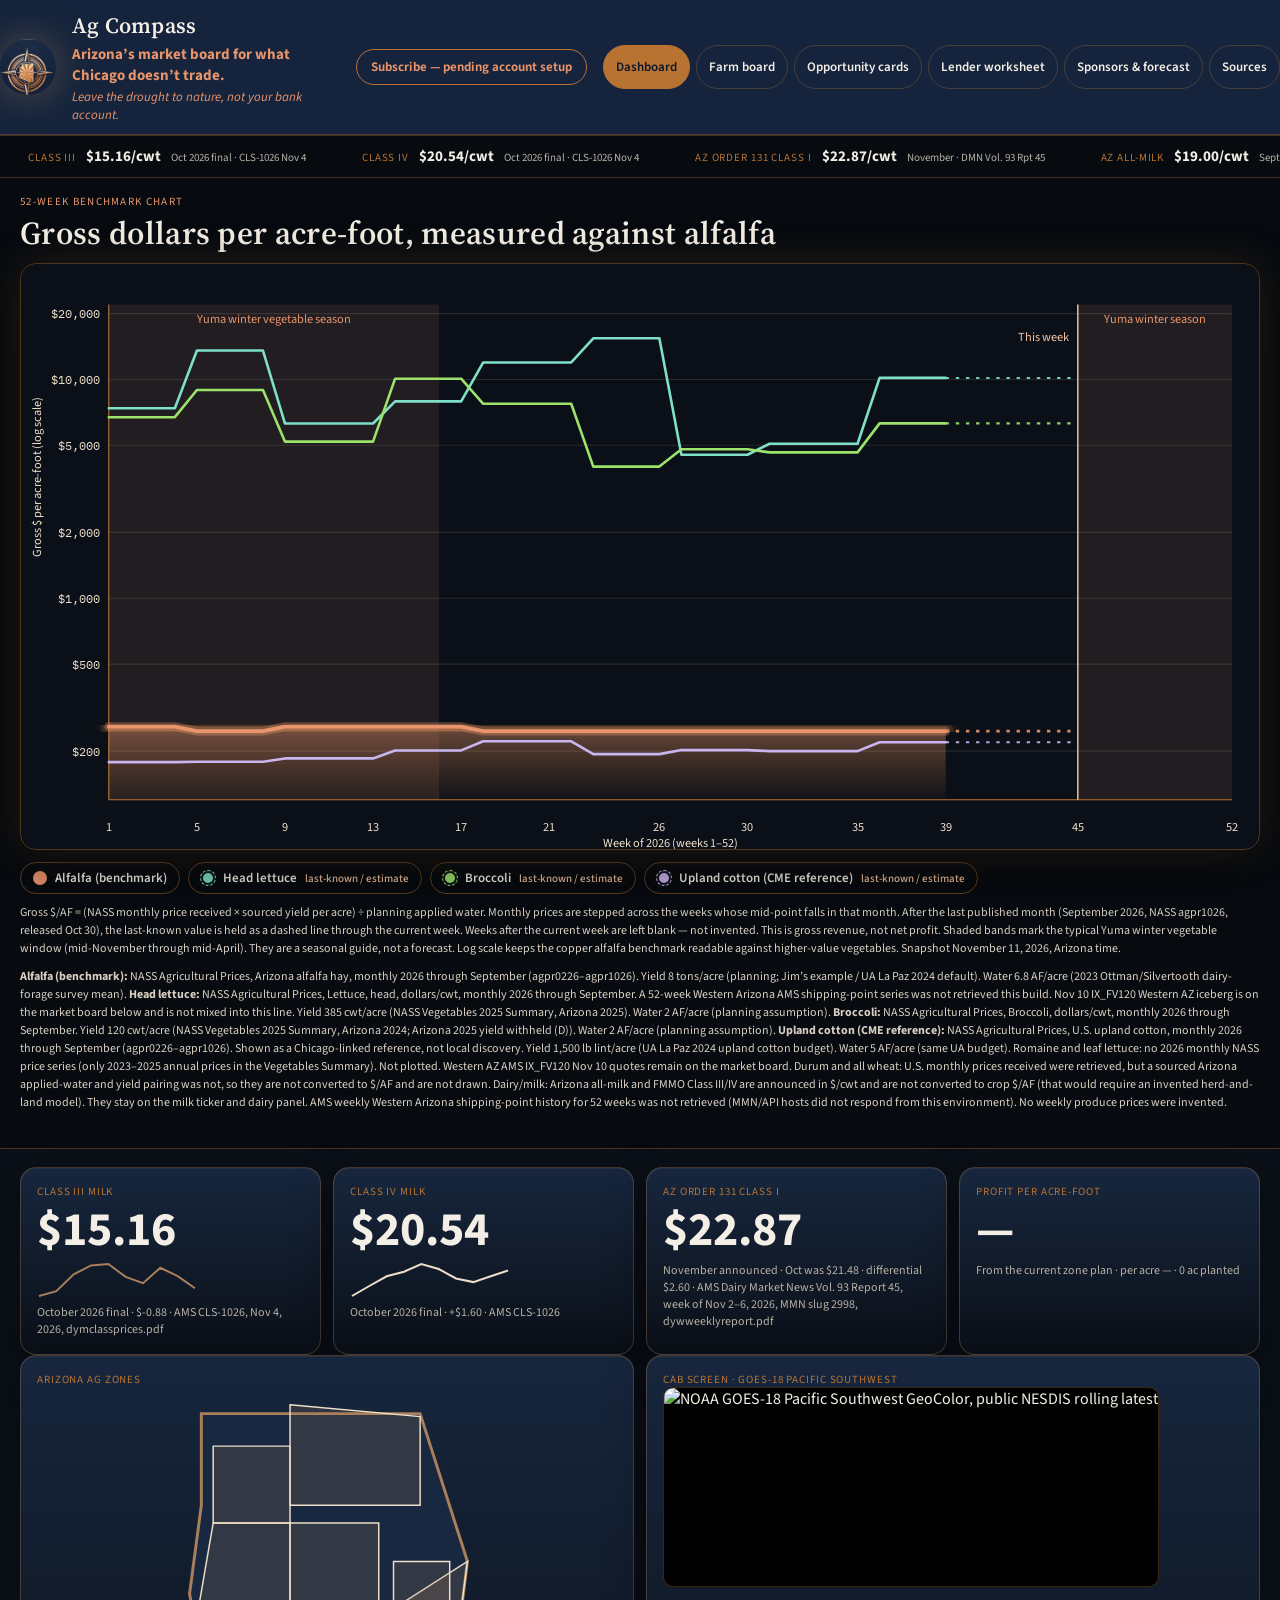
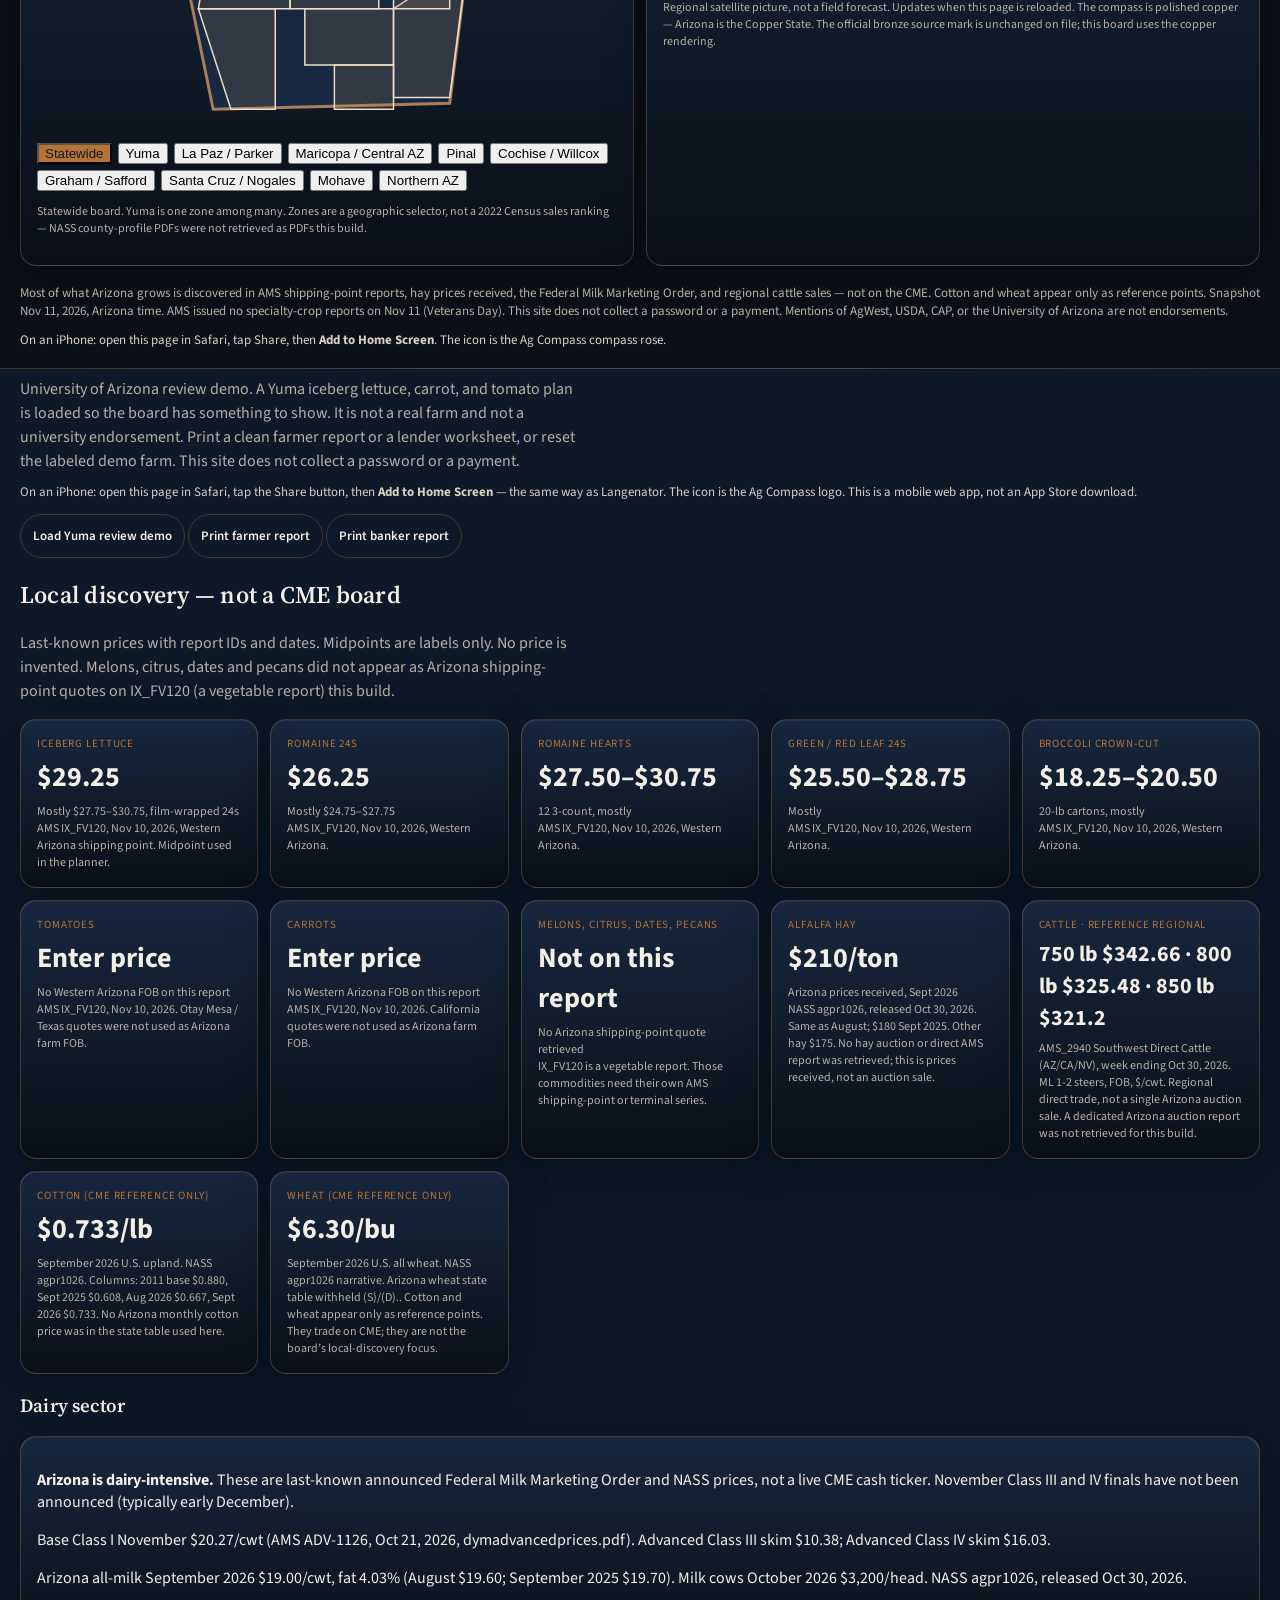
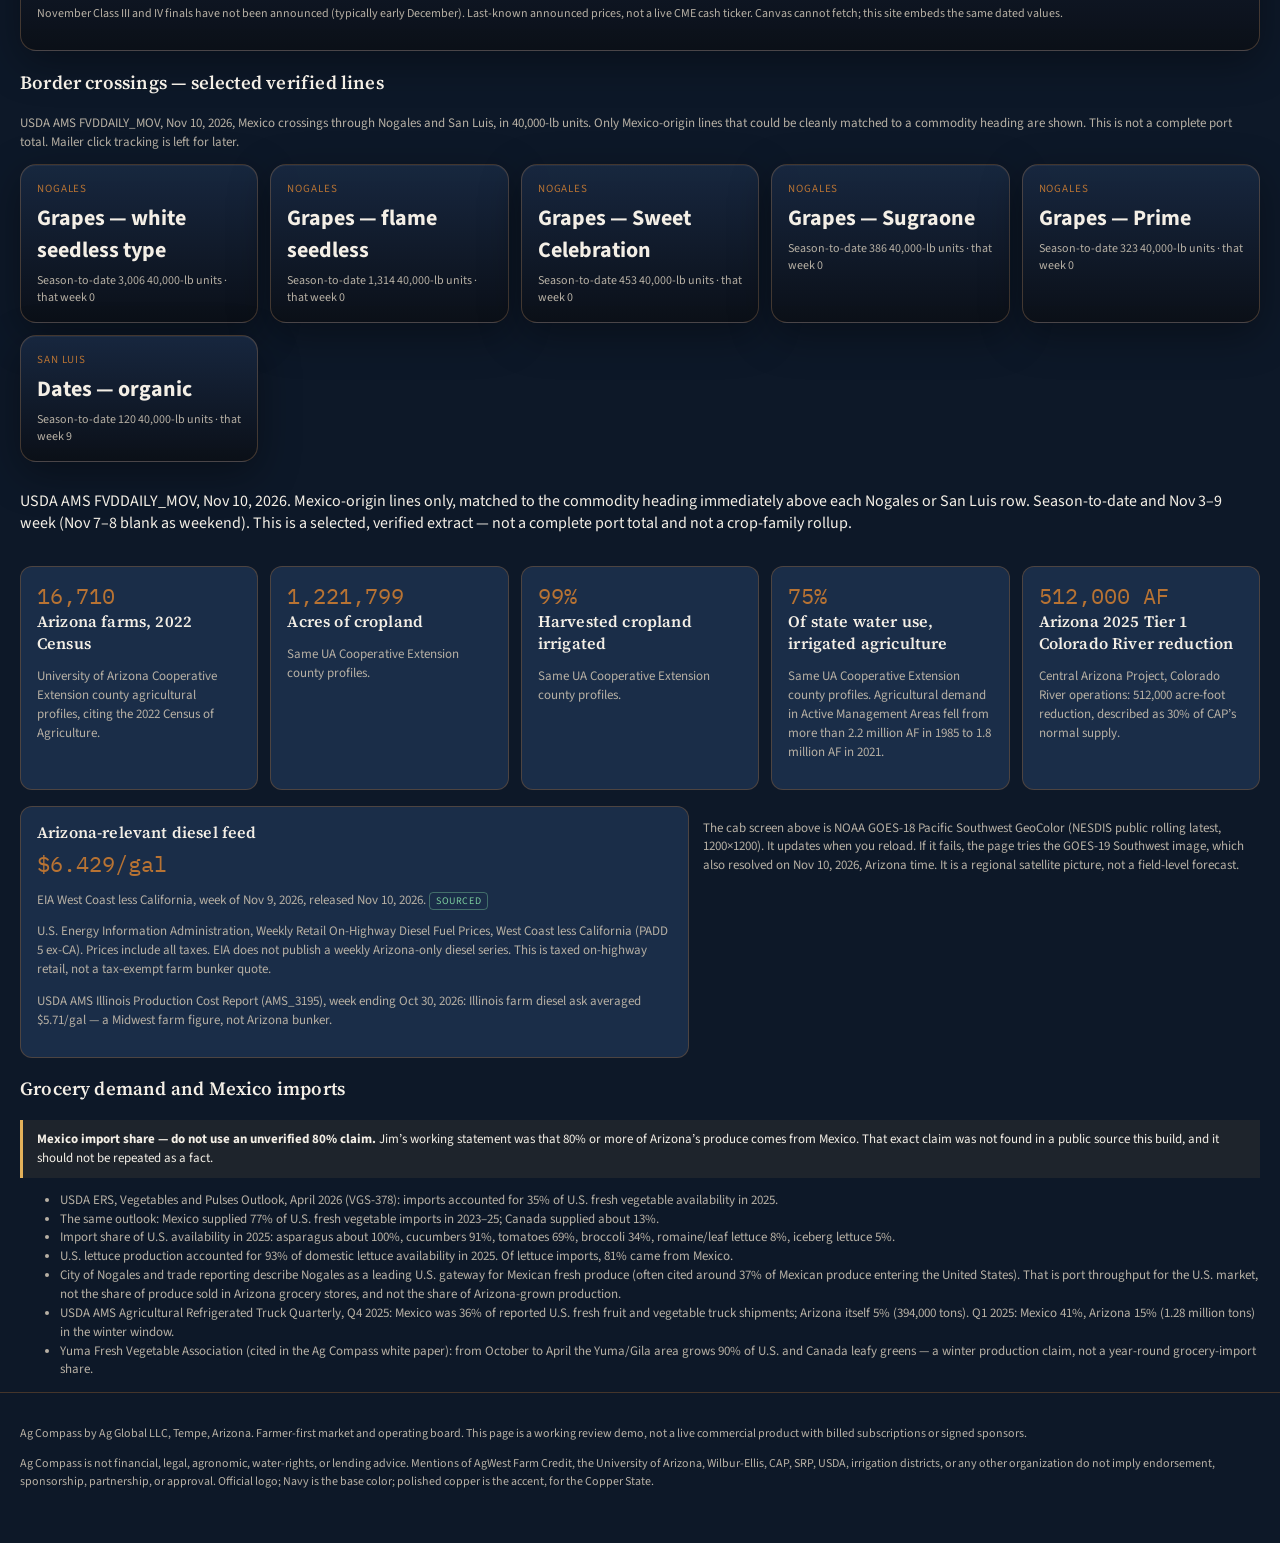
==== commit a2043385: "Add a 52-week copper alfalfa benchmark chart and a Copper State logo. The home-page hero is a 52-wee" ====
--- a/index.html
+++ b/index.html
@@ -25,7 +25,7 @@
 <body>
   <header class="mast">
     <div class="wrap mast-inner">
-      <img class="logo" src="assets/ag_compass_logo.png" width="56" height="56" alt="Ag Compass logo: bronze compass rose on navy with an Arizona sunburst">
+      <span class="logo-sheen"><img class="logo" src="assets/ag_compass_logo_copper.png" width="56" height="56" alt="Ag Compass logo: polished copper compass rose on navy with an Arizona sunburst, for the Copper State"></span>
       <div class="titles">
         <h1>Ag Compass</h1>
         <p class="purpose">Arizona’s market board for what Chicago doesn’t trade.</p>
@@ -49,6 +49,9 @@
   <section class="command" aria-label="Ag Compass command center">
     <div class="ticker" aria-label="Live and last-known price ticker">
       <div class="ticker-track" id="ticker-track"></div>
+    </div>
+    <div class="hero-year">
+      <div class="wrap" id="year-chart"></div>
     </div>
     <div class="wrap">
       <div class="kpi-grid" id="kpi-grid"></div>
@@ -62,11 +65,11 @@
         <div class="kpi">
           <div class="k">Cab screen · GOES-18 Pacific Southwest</div>
           <img id="cab-goes" class="goes" src="https://cdn.star.nesdis.noaa.gov/GOES18/ABI/SECTOR/psw/GEOCOLOR/1200x1200.jpg" alt="NOAA GOES-18 Pacific Southwest GeoColor, public NESDIS rolling latest">
-          <p class="s">Regional satellite picture, not a field forecast. Updates when this page is reloaded. Official logo: bronze compass rose with an Arizona sunburst, from the 2026 go-to-market mark.</p>
+          <p class="s">Regional satellite picture, not a field forecast. Updates when this page is reloaded. The compass is polished copper — Arizona is the Copper State. The official bronze source mark is unchanged on file; this board uses the copper rendering.</p>
         </div>
       </div>
       <p class="muted cab-disclaimer">Most of what Arizona grows is discovered in AMS shipping-point reports, hay prices received, the Federal Milk Marketing Order, and regional cattle sales — not on the CME. Cotton and wheat appear only as reference points. Snapshot Nov 11, 2026, Arizona time. AMS issued no specialty-crop reports on Nov 11 (Veterans Day). This site does not collect a password or a payment. Mentions of AgWest, USDA, CAP, or the University of Arizona are not endorsements.</p>
-      <p class="install-note no-print">On an iPhone: open this page in Safari, tap Share, then <strong>Add to Home Screen</strong>. The icon is the official Ag Compass logo.</p>
+      <p class="install-note no-print">On an iPhone: open this page in Safari, tap Share, then <strong>Add to Home Screen</strong>. The icon is the Ag Compass compass rose.</p>
     </div>
   </section>
 
@@ -175,7 +178,7 @@
 
     <section id="view-print" class="view report">
       <div class="section-head">
-        <img src="assets/ag_compass_logo.png" width="56" height="56" alt="Ag Compass logo">
+        <img src="assets/ag_compass_logo_copper.png" width="56" height="56" alt="Ag Compass polished copper logo">
         <div>
           <h1>Ag Compass report</h1>
           <p class="tag">Arizona’s market board for what Chicago doesn’t trade.</p>
@@ -188,7 +191,7 @@
   <footer class="site">
     <div class="wrap">
       <p>Ag Compass by Ag Global LLC, Tempe, Arizona. Farmer-first market and operating board. This page is a working review demo, not a live commercial product with billed subscriptions or signed sponsors.</p>
-      <p>Ag Compass is not financial, legal, agronomic, water-rights, or lending advice. Mentions of AgWest Farm Credit, the University of Arizona, Wilbur-Ellis, CAP, SRP, USDA, irrigation districts, or any other organization do not imply endorsement, sponsorship, partnership, or approval. Official logo; navy and bronze are the brand colors.</p>
+      <p>Ag Compass is not financial, legal, agronomic, water-rights, or lending advice. Mentions of AgWest Farm Credit, the University of Arizona, Wilbur-Ellis, CAP, SRP, USDA, irrigation districts, or any other organization do not imply endorsement, sponsorship, partnership, or approval. Official logo; Navy is the base color; polished copper is the accent, for the Copper State.</p>
     </div>
   </footer>
   <script type="module" src="js/app.js"></script>
--- a/css/styles.css
+++ b/css/styles.css
@@ -448,3 +448,72 @@
 #az-map { width: 100%; max-height: 340px; }
 .mast img.logo { filter: drop-shadow(0 0 18px rgba(169,127,91,.45)); }
 .command .wrap { padding-top: 18px; padding-bottom: 18px; }
+
+/* Copper brand — Arizona is the Copper State. Navy stays the base. */
+:root {
+  --bronze: #B87333;
+  --bronze-deep: #8A4B24;
+  --copper: #B87333;
+  --copper-light: #E8956B;
+  --copper-high: #F4C2A1;
+  --line: rgba(184, 115, 51, 0.32);
+}
+.purpose { color: var(--copper-light); }
+.sub-btn, .mast .tag { color: var(--copper-light); border-color: var(--copper); }
+.logo-sheen { position: relative; display: inline-block; line-height: 0; isolation: isolate; }
+.logo-sheen img { filter: drop-shadow(0 0 18px rgba(232,149,107,.5)); }
+.logo-sheen::after {
+  content: "";
+  position: absolute; inset: -4%;
+  background: linear-gradient(115deg, transparent 30%, rgba(244,194,161,0.0) 40%, rgba(255,236,220,0.7) 50%, rgba(244,194,161,0.0) 60%, transparent 70%);
+  transform: translateX(-130%) skewX(-18deg);
+  animation: agsheen 4.2s ease-in-out 0.4s infinite;
+  pointer-events: none;
+  mix-blend-mode: screen;
+  border-radius: 50%;
+}
+@keyframes agsheen {
+  0% { transform: translateX(-130%) skewX(-18deg); opacity: 0; }
+  18% { opacity: 0.85; }
+  45% { opacity: 0.2; }
+  100% { transform: translateX(130%) skewX(-18deg); opacity: 0; }
+}
+@media (prefers-reduced-motion: reduce) {
+  .logo-sheen::after, .yc-line { animation: none !important; }
+}
+
+.hero-year {
+  background:
+    radial-gradient(900px 280px at 50% -20%, rgba(184,115,51,0.18), transparent 70%),
+    #070b10;
+  border-bottom: 1px solid rgba(184,115,51,0.4);
+  padding: 8px 0 18px;
+}
+.hero-year .wrap { padding-top: 8px; }
+.yc-head h2 { margin: 2px 0 8px; font-size: clamp(22px, 3vw, 32px); color: var(--cream); }
+.yc-kicker { color: var(--copper-light); letter-spacing: 0.12em; text-transform: uppercase; font-size: 11px; }
+.yc-stage { position: relative; }
+.yc-stage svg { width: 100%; height: auto; display: block; border: 1px solid rgba(184,115,51,0.4); border-radius: 16px; box-shadow: 0 0 40px rgba(184,115,51,0.18), 0 20px 60px rgba(0,0,0,0.45); }
+.yc-legend { display: flex; flex-wrap: wrap; gap: 8px; margin-top: 12px; }
+.yc-pill {
+  background: transparent; color: var(--cream);
+  border: 1px solid rgba(184,115,51,0.5); border-radius: 999px;
+  padding: 6px 12px; font: 600 13px var(--sans); cursor: pointer;
+  display: inline-flex; align-items: center; gap: 8px;
+}
+.yc-pill[aria-pressed="false"] { opacity: 0.4; }
+.yc-pill .swatch { width: 14px; height: 14px; border-radius: 50%; display: inline-block; }
+.yc-pill em { font-style: normal; color: var(--copper-high); font-size: 11px; font-weight: 500; }
+.yc-note { color: var(--cream-dim); font-size: 12px; line-height: 1.5; margin: 10px 0 0; }
+.yc-hover {
+  position: absolute; min-width: 240px; max-width: 320px;
+  background: rgba(11,16,24,0.94); border: 1px solid var(--copper-light);
+  border-radius: 12px; padding: 10px 12px; color: var(--cream);
+  box-shadow: 0 12px 40px rgba(0,0,0,0.45), 0 0 20px rgba(184,115,51,0.25);
+  pointer-events: none; z-index: 5; font-size: 12px;
+}
+.yc-hover .wk { color: var(--copper-light); font-weight: 700; margin-bottom: 6px; }
+.yc-hover .row { display: grid; grid-template-columns: 12px 1fr auto; gap: 6px; align-items: center; margin: 4px 0; }
+.yc-hover .row .delta { grid-column: 2 / -1; font-size: 11px; color: var(--copper-high); }
+.yc-hover .dot { width: 8px; height: 8px; border-radius: 50%; display: inline-block; }
+@keyframes ycdraw { to { stroke-dashoffset: 0; } }
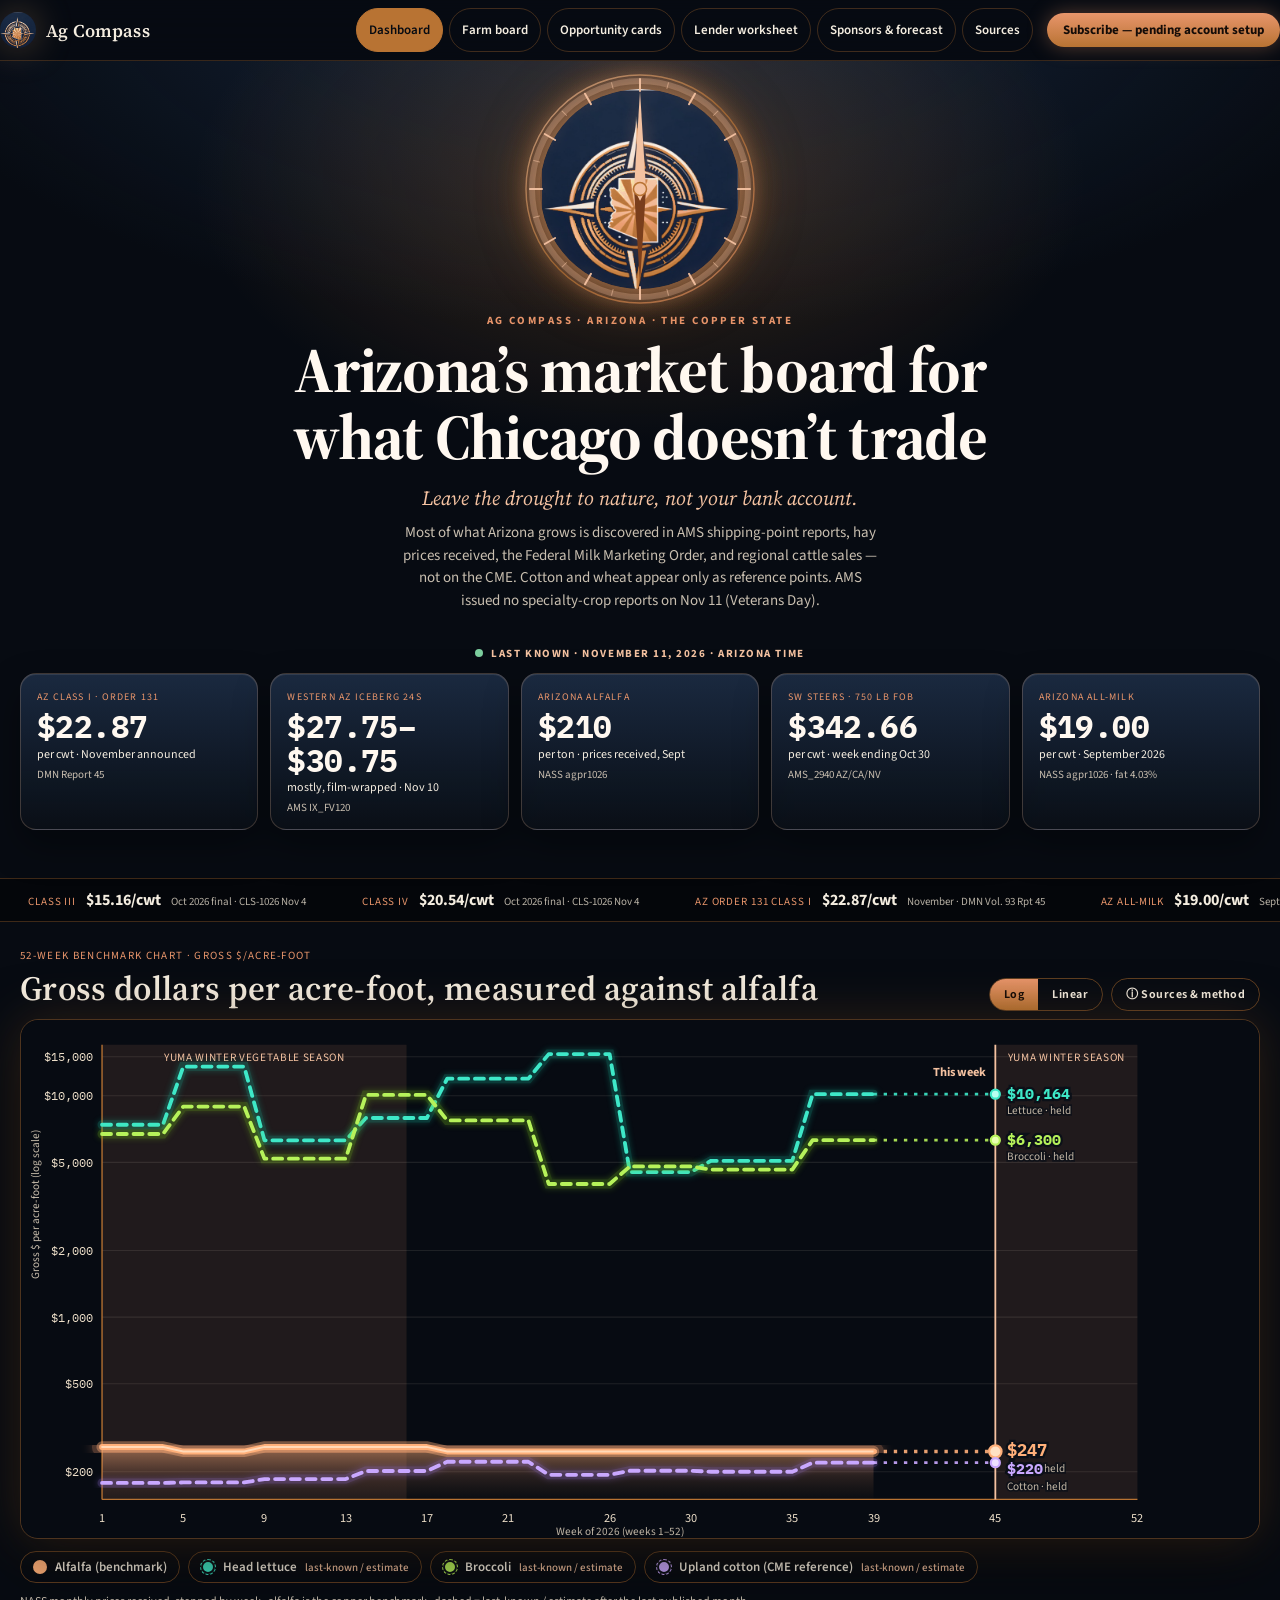
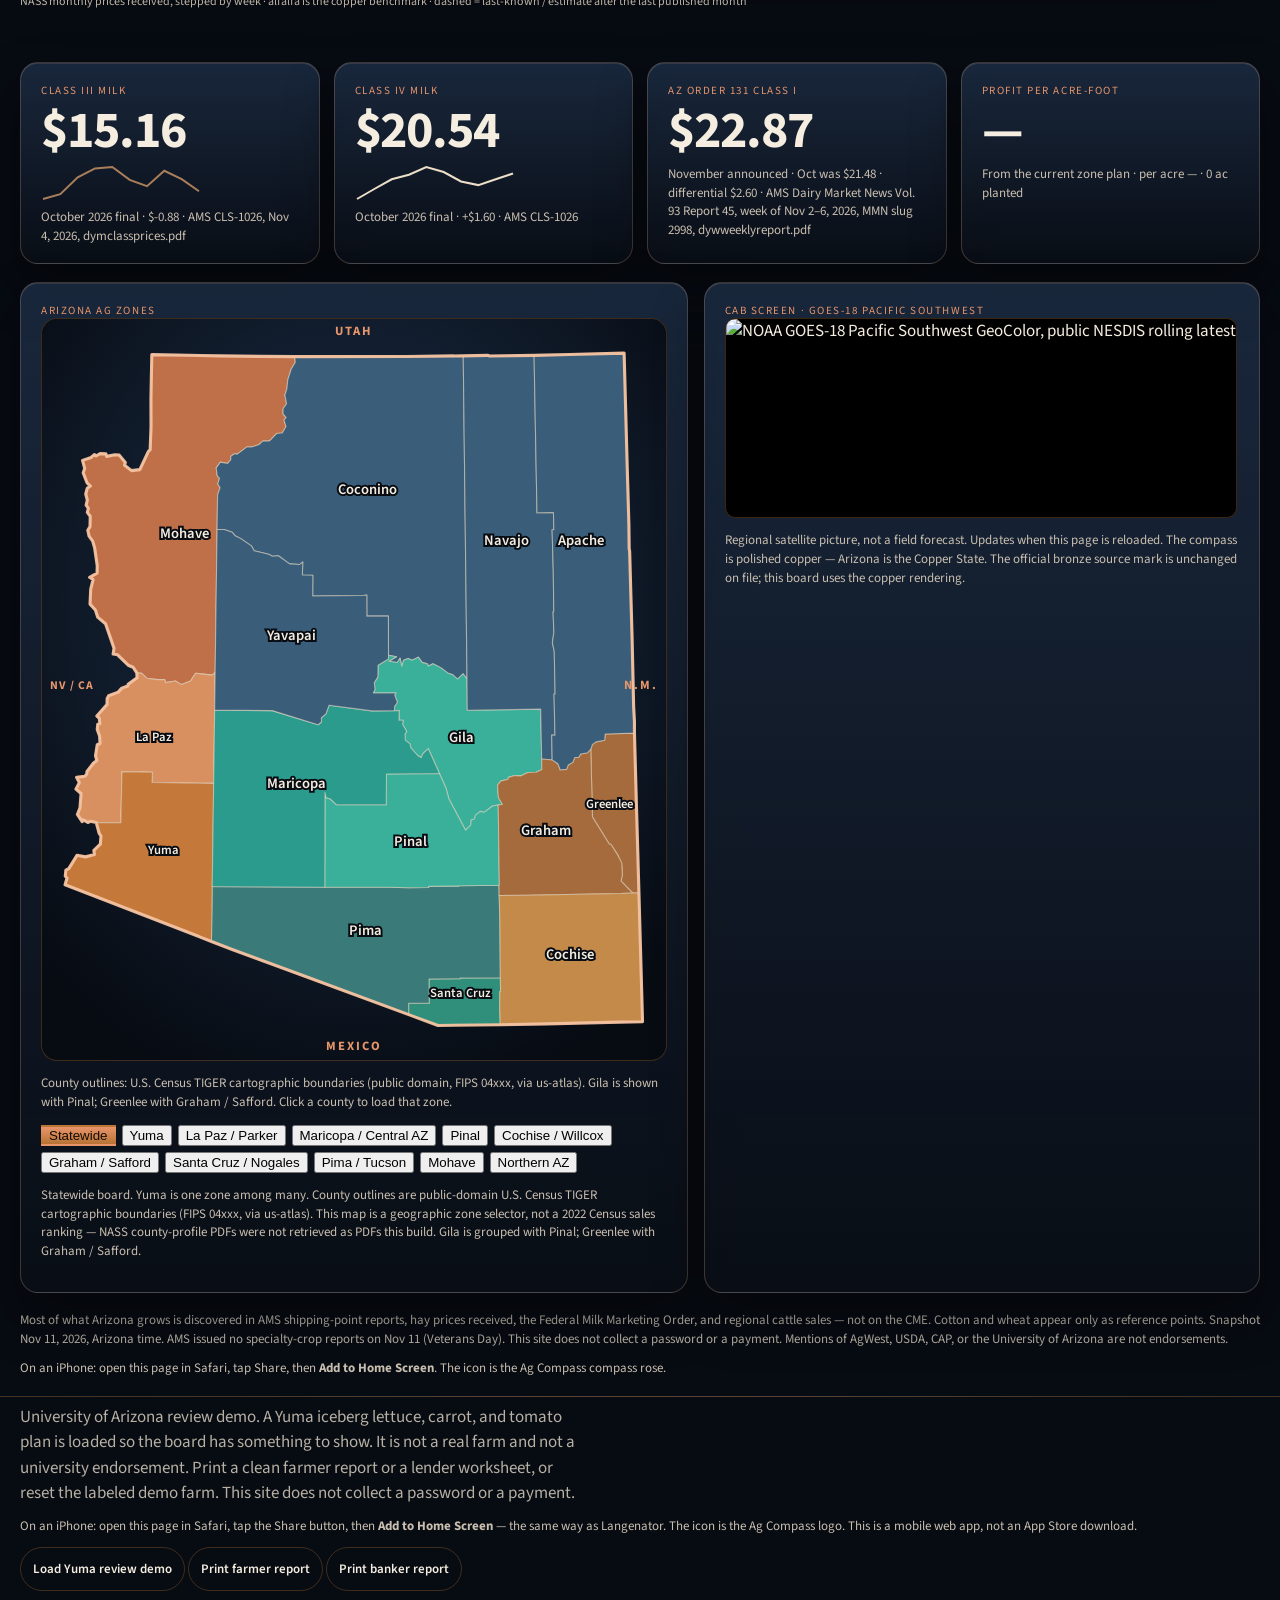
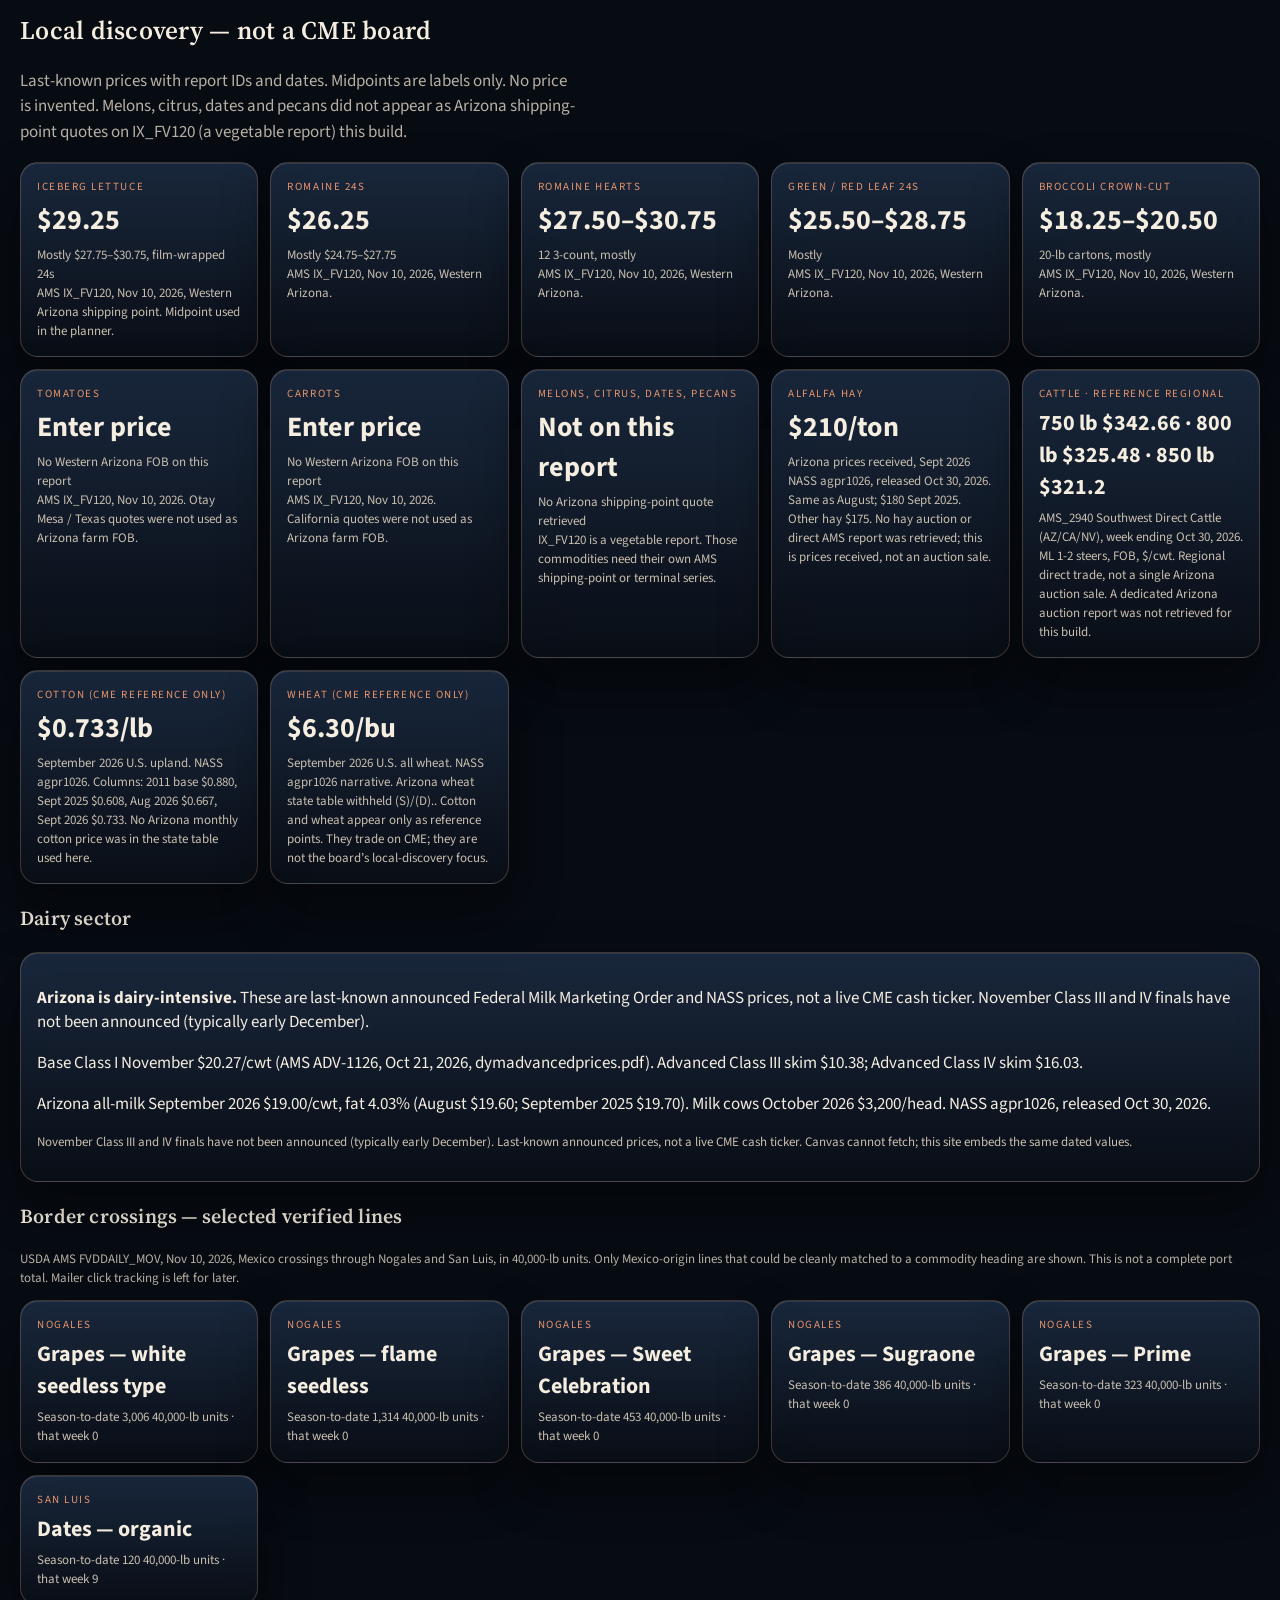
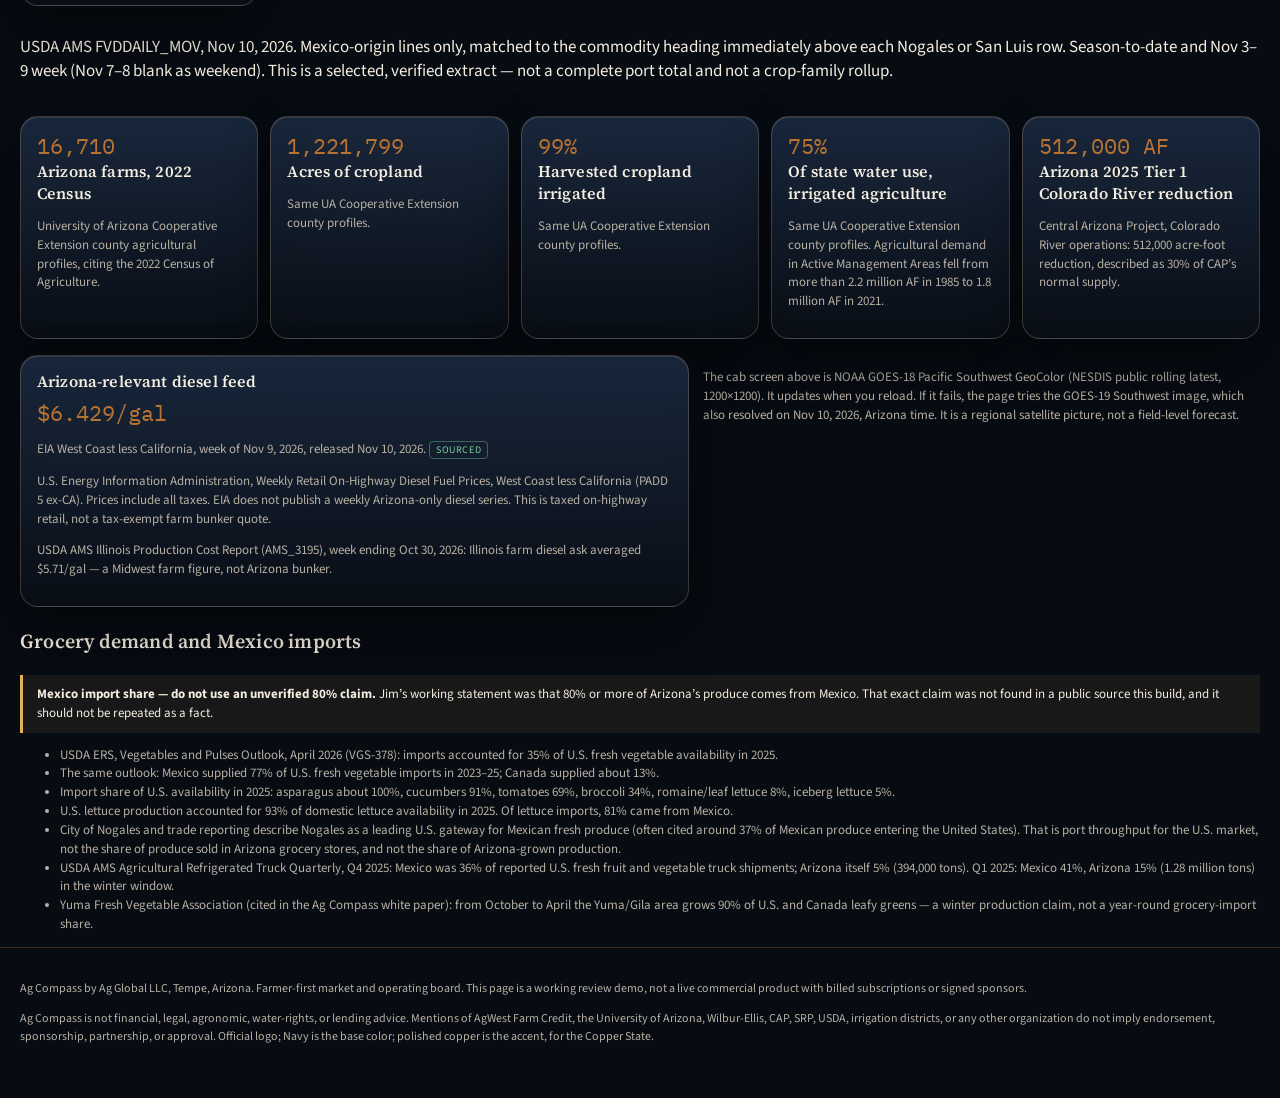
==== commit 20ad9d81: "Give the board a premium command-center look that actually pops. Center a glowing copper compass wit" ====
--- a/index.html
+++ b/index.html
@@ -19,21 +19,15 @@
   <link rel="apple-touch-icon" sizes="180x180" href="icons/apple-touch-icon.png">
   <link rel="preconnect" href="https://fonts.googleapis.com">
   <link rel="preconnect" href="https://fonts.gstatic.com" crossorigin>
-  <link href="https://fonts.googleapis.com/css2?family=Source+Sans+3:wght@400;600;700&family=Source+Serif+4:ital,wght@0,600;1,400&family=IBM+Plex+Mono:wght@500;700&display=swap" rel="stylesheet">
+  <link href="https://fonts.googleapis.com/css2?family=Source+Sans+3:wght@400;600;700&family=Source+Serif+4:ital,wght@0,600;0,700;1,400&family=IBM+Plex+Mono:wght@500;700&display=swap" rel="stylesheet">
   <link rel="stylesheet" href="css/styles.css">
 </head>
 <body>
   <header class="mast">
     <div class="wrap mast-inner">
-      <span class="logo-sheen"><img class="logo" src="assets/ag_compass_logo_copper.png" width="56" height="56" alt="Ag Compass logo: polished copper compass rose on navy with an Arizona sunburst, for the Copper State"></span>
-      <div class="titles">
-        <h1>Ag Compass</h1>
-        <p class="purpose">Arizona’s market board for what Chicago doesn’t trade.</p>
-        <p class="tag">Leave the drought to nature, not your bank account.</p>
-      </div>
-      <div class="sub-wrap">
-        <button type="button" class="sub-btn" id="btn-subscribe">Subscribe — pending account setup</button>
-        <p class="sub-note" id="sub-note" hidden>Placeholder only. No payment is collected here. The Stripe account still needs to be verified; a dedicated AgWest account may be opened later.</p>
+      <div class="mast-brand">
+        <span class="logo-sheen"><img class="logo" src="assets/ag_compass_logo_copper.png" width="36" height="36" alt="Ag Compass polished copper compass rose"></span>
+        <p class="brand-word">Ag Compass</p>
       </div>
       <nav aria-label="Primary">
         <button type="button" data-view="dashboard" aria-current="page">Dashboard</button>
@@ -43,11 +37,104 @@
         <button type="button" data-view="sponsors">Sponsors &amp; forecast</button>
         <button type="button" data-view="sources">Sources</button>
       </nav>
+      <div class="sub-wrap">
+        <button type="button" class="sub-btn" id="btn-subscribe">Subscribe — pending account setup</button>
+        <p class="sub-note" id="sub-note" hidden>Placeholder only. No payment is collected here. The Stripe account still needs to be verified; a dedicated AgWest account may be opened later.</p>
+      </div>
     </div>
   </header>
 
   <section class="command" aria-label="Ag Compass command center">
-    <div class="ticker" aria-label="Live and last-known price ticker">
+    <div class="hero-stage wrap">
+      <div class="compass-wrap">
+        <span class="compass-aura" aria-hidden="true"></span>
+        <svg class="compass-ring" viewBox="0 0 240 240" aria-hidden="true">
+          <defs>
+            <linearGradient id="ringCu" x1="0" y1="0" x2="1" y2="1">
+              <stop offset="0%" stop-color="#F4C2A1"/>
+              <stop offset="50%" stop-color="#B87333"/>
+              <stop offset="100%" stop-color="#E8956B"/>
+            </linearGradient>
+          </defs>
+          <circle cx="120" cy="120" r="114" fill="none" stroke="url(#ringCu)" stroke-width="1.4" opacity="0.7"/>
+          <circle cx="120" cy="120" r="108" fill="none" stroke="rgba(244,194,161,0.28)" stroke-width="6"/>
+          <g stroke="#F4C2A1" stroke-linecap="round">
+            <line x1="120" y1="10" x2="120" y2="22" transform="rotate(0 120 120)" stroke-width="2" opacity="0.95"/>
+            <line x1="120" y1="10" x2="120" y2="16" transform="rotate(15 120 120)" stroke-width="1" opacity="0.55"/>
+            <line x1="120" y1="10" x2="120" y2="22" transform="rotate(30 120 120)" stroke-width="2" opacity="0.95"/>
+            <line x1="120" y1="10" x2="120" y2="16" transform="rotate(45 120 120)" stroke-width="1" opacity="0.55"/>
+            <line x1="120" y1="10" x2="120" y2="22" transform="rotate(60 120 120)" stroke-width="2" opacity="0.95"/>
+            <line x1="120" y1="10" x2="120" y2="16" transform="rotate(75 120 120)" stroke-width="1" opacity="0.55"/>
+            <line x1="120" y1="10" x2="120" y2="22" transform="rotate(90 120 120)" stroke-width="2" opacity="0.95"/>
+            <line x1="120" y1="10" x2="120" y2="16" transform="rotate(105 120 120)" stroke-width="1" opacity="0.55"/>
+            <line x1="120" y1="10" x2="120" y2="22" transform="rotate(120 120 120)" stroke-width="2" opacity="0.95"/>
+            <line x1="120" y1="10" x2="120" y2="16" transform="rotate(135 120 120)" stroke-width="1" opacity="0.55"/>
+            <line x1="120" y1="10" x2="120" y2="22" transform="rotate(150 120 120)" stroke-width="2" opacity="0.95"/>
+            <line x1="120" y1="10" x2="120" y2="16" transform="rotate(165 120 120)" stroke-width="1" opacity="0.55"/>
+            <line x1="120" y1="10" x2="120" y2="22" transform="rotate(180 120 120)" stroke-width="2" opacity="0.95"/>
+            <line x1="120" y1="10" x2="120" y2="16" transform="rotate(195 120 120)" stroke-width="1" opacity="0.55"/>
+            <line x1="120" y1="10" x2="120" y2="22" transform="rotate(210 120 120)" stroke-width="2" opacity="0.95"/>
+            <line x1="120" y1="10" x2="120" y2="16" transform="rotate(225 120 120)" stroke-width="1" opacity="0.55"/>
+            <line x1="120" y1="10" x2="120" y2="22" transform="rotate(240 120 120)" stroke-width="2" opacity="0.95"/>
+            <line x1="120" y1="10" x2="120" y2="16" transform="rotate(255 120 120)" stroke-width="1" opacity="0.55"/>
+            <line x1="120" y1="10" x2="120" y2="22" transform="rotate(270 120 120)" stroke-width="2" opacity="0.95"/>
+            <line x1="120" y1="10" x2="120" y2="16" transform="rotate(285 120 120)" stroke-width="1" opacity="0.55"/>
+            <line x1="120" y1="10" x2="120" y2="22" transform="rotate(300 120 120)" stroke-width="2" opacity="0.95"/>
+            <line x1="120" y1="10" x2="120" y2="16" transform="rotate(315 120 120)" stroke-width="1" opacity="0.55"/>
+            <line x1="120" y1="10" x2="120" y2="22" transform="rotate(330 120 120)" stroke-width="2" opacity="0.95"/>
+            <line x1="120" y1="10" x2="120" y2="16" transform="rotate(345 120 120)" stroke-width="1" opacity="0.55"/>
+          </g>
+          <g class="needle-swing" transform-origin="120 120">
+            <polygon points="120,22 126,120 120,132 114,120" fill="#F4C2A1"/>
+            <polygon points="120,214 126,120 120,132 114,120" fill="#7A3E1C"/>
+            <circle cx="120" cy="120" r="6.5" fill="#F4C2A1" stroke="#B87333" stroke-width="1.5"/>
+          </g>
+        </svg>
+        <span class="logo-sheen logo-medallion">
+          <img class="logo-hero" src="assets/ag_compass_logo_copper.png" width="200" height="200" alt="Ag Compass logo: polished copper compass rose on navy with an Arizona sunburst, for the Copper State">
+        </span>
+      </div>
+      <p class="hero-kicker">Ag Compass · Arizona · the Copper State</p>
+      <h1 class="hero-headline">Arizona’s market board for what Chicago doesn’t trade</h1>
+      <p class="hero-tag">Leave the drought to nature, not your bank account.</p>
+      <p class="hero-sub">Most of what Arizona grows is discovered in AMS shipping-point reports, hay prices received, the Federal Milk Marketing Order, and regional cattle sales — not on the CME. Cotton and wheat appear only as reference points. AMS issued no specialty-crop reports on Nov 11 (Veterans Day).</p>
+      <div class="stat-strip" aria-label="Last-known market snapshot, dated and sourced">
+        <div class="stat-live"><span class="pulse" aria-hidden="true"></span> Last known · November 11, 2026 · Arizona time</div>
+        <div class="stat-grid">
+          <div class="stat-tile">
+            <div class="stat-k">AZ Class I · Order 131</div>
+            <div class="stat-v">$22.87</div>
+            <div class="stat-u">per cwt · November announced</div>
+            <div class="stat-s">DMN Report 45</div>
+          </div>
+          <div class="stat-tile">
+            <div class="stat-k">Western AZ iceberg 24s</div>
+            <div class="stat-v">$27.75–$30.75</div>
+            <div class="stat-u">mostly, film-wrapped · Nov 10</div>
+            <div class="stat-s">AMS IX_FV120</div>
+          </div>
+          <div class="stat-tile">
+            <div class="stat-k">Arizona alfalfa</div>
+            <div class="stat-v">$210</div>
+            <div class="stat-u">per ton · prices received, Sept</div>
+            <div class="stat-s">NASS agpr1026</div>
+          </div>
+          <div class="stat-tile">
+            <div class="stat-k">SW steers · 750 lb FOB</div>
+            <div class="stat-v">$342.66</div>
+            <div class="stat-u">per cwt · week ending Oct 30</div>
+            <div class="stat-s">AMS_2940 AZ/CA/NV</div>
+          </div>
+          <div class="stat-tile">
+            <div class="stat-k">Arizona all-milk</div>
+            <div class="stat-v">$19.00</div>
+            <div class="stat-u">per cwt · September 2026</div>
+            <div class="stat-s">NASS agpr1026 · fat 4.03%</div>
+          </div>
+        </div>
+      </div>
+    </div>
+    <div class="ticker" aria-label="Last-known price ticker">
       <div class="ticker-track" id="ticker-track"></div>
     </div>
     <div class="hero-year">
@@ -58,7 +145,8 @@
       <div class="zone-grid">
         <div class="kpi">
           <div class="k">Arizona ag zones</div>
-          <svg id="az-map" viewBox="0 0 210 230" role="img" aria-label="Interactive Arizona zone map"></svg>
+          <svg id="az-map" viewBox="0 0 640 760" role="img" aria-label="Interactive Arizona county map, U.S. Census TIGER county outlines"></svg>
+          <p class="s map-source" id="map-source"></p>
           <div class="zone-pills" id="zone-pills"></div>
           <p class="s" id="zone-blurb"></p>
         </div>
--- a/css/styles.css
+++ b/css/styles.css
@@ -465,7 +465,7 @@
 .logo-sheen::after {
   content: "";
   position: absolute; inset: -4%;
-  background: linear-gradient(115deg, transparent 30%, rgba(244,194,161,0.0) 40%, rgba(255,236,220,0.7) 50%, rgba(244,194,161,0.0) 60%, transparent 70%);
+  background: linear-gradient(115deg, transparent 36%, rgba(255,236,220,0.0) 44%, rgba(255,236,220,0.45) 50%, rgba(255,236,220,0.0) 56%, transparent 64%);
   transform: translateX(-130%) skewX(-18deg);
   animation: agsheen 4.2s ease-in-out 0.4s infinite;
   pointer-events: none;
@@ -517,3 +517,319 @@
 .yc-hover .row .delta { grid-column: 2 / -1; font-size: 11px; color: var(--copper-high); }
 .yc-hover .dot { width: 8px; height: 8px; border-radius: 50%; display: inline-block; }
 @keyframes ycdraw { to { stroke-dashoffset: 0; } }
+
+/* ========== V3 POP — November 11, 2026 ========== */
+:root {
+  --navy: #101826;
+  --navy-deep: #070b12;
+  --navy-mid: #182840;
+  --navy-panel: rgba(20, 32, 52, 0.72);
+  --cream: #F4EDE0;
+  --cream-dim: #C9BFB0;
+  --ink: #F4EDE0;
+}
+html { font-size: 17px; }
+.wrap { max-width: 1360px; }
+
+/* Glass cards */
+.kpi, .mcard, .card, .opp article, .hero-profit, .rain-panel, .side-panel {
+  background: linear-gradient(180deg, rgba(32, 50, 76, 0.72), rgba(11, 16, 24, 0.62));
+  backdrop-filter: blur(16px);
+  -webkit-backdrop-filter: blur(16px);
+  border: 1px solid rgba(244, 194, 161, 0.22);
+  box-shadow:
+    0 24px 50px rgba(0, 0, 0, 0.42),
+    inset 0 1px 0 rgba(255, 236, 220, 0.10);
+  border-radius: 18px;
+}
+.kpi { padding: 20px 20px 18px; }
+.kpi .k, .mcard .k { font-size: 11px; letter-spacing: 0.14em; color: var(--copper-light); }
+.kpi .v { font-size: clamp(32px, 5.5vw, 52px); font-weight: 700; letter-spacing: -0.02em; color: var(--cream); }
+.kpi .s, .mcard .s { font-size: 13px; color: var(--cream-dim); line-height: 1.45; }
+.mcard .v { font-size: clamp(22px, 3vw, 30px); }
+
+/* Slim sticky mast */
+.mast {
+  background: rgba(7, 11, 18, 0.78);
+  backdrop-filter: blur(18px);
+  -webkit-backdrop-filter: blur(18px);
+  border-bottom: 1px solid rgba(184, 115, 51, 0.28);
+}
+.mast-inner { display: flex; align-items: center; gap: 14px; padding: 8px 0; flex-wrap: wrap; }
+.mast .mast-brand { display: flex; align-items: center; gap: 10px; min-width: 0; text-decoration: none; color: inherit; }
+.mast img.logo { width: 36px; height: 36px; border-radius: 50%; }
+.mast .brand-word { margin: 0; font-size: 18px; color: var(--cream); font-family: var(--font); font-weight: 600; }
+.mast .titles { display: none; }
+.mast nav { margin-left: auto; }
+.sub-wrap { display: flex; flex-direction: column; align-items: flex-end; }
+.sub-btn {
+  background: linear-gradient(180deg, #E8956B, #B87333);
+  color: #140c08 !important;
+  border: 0 !important;
+  font-weight: 700;
+  padding: 8px 16px;
+  box-shadow: 0 0 20px rgba(232, 149, 107, 0.35);
+}
+.sub-btn:hover { filter: brightness(1.08); }
+
+/* Command hero */
+.command {
+  background:
+    radial-gradient(720px 420px at 50% 120px, rgba(184, 115, 51, 0.28), transparent 62%),
+    radial-gradient(1100px 500px at 50% -80px, rgba(40, 70, 110, 0.45), transparent 70%),
+    #070b12;
+  animation: none;
+  border-bottom: 1px solid rgba(184, 115, 51, 0.35);
+  overflow: hidden;
+}
+.hero-stage {
+  text-align: center;
+  padding: 36px 20px 8px;
+  animation: agrise 0.9s ease both;
+}
+.compass-wrap {
+  position: relative;
+  width: 220px;
+  height: 220px;
+  margin: 0 auto 14px;
+}
+.compass-aura {
+  position: absolute;
+  inset: -36px;
+  border-radius: 50%;
+  background: radial-gradient(circle, rgba(255, 176, 122, 0.6) 0%, rgba(184, 115, 51, 0.2) 42%, transparent 70%);
+  animation: agpulse 4.8s ease-in-out infinite;
+  pointer-events: none;
+}
+.compass-ring {
+  position: absolute;
+  inset: -10px;
+  width: 240px;
+  height: 240px;
+  z-index: 2;
+  pointer-events: none;
+  filter: drop-shadow(0 0 8px rgba(232,149,107,0.45));
+}
+.compass-ring circle:nth-child(2) {
+  /* placeholder — ticks are in the file */
+}
+.needle-swing {
+  transform-origin: 120px 120px;
+  animation: agneedle 8s ease-in-out infinite;
+}
+.logo-medallion {
+  position: absolute;
+  left: 10px; top: 10px;
+  width: 200px; height: 200px;
+  border-radius: 50%;
+  overflow: hidden;
+  z-index: 1;
+  display: inline-block;
+  box-shadow: 0 0 28px rgba(255, 176, 122, 0.55), 0 0 64px rgba(184, 115, 51, 0.4);
+}
+.logo-hero {
+  width: 200px;
+  height: 200px;
+  object-fit: contain;
+  border-radius: 50%;
+  filter: none;
+}
+.logo-medallion.logo-sheen::after { border-radius: 50%; }
+.hero-kicker {
+  margin: 4px 0 8px;
+  color: var(--copper-light);
+  letter-spacing: 0.22em;
+  text-transform: uppercase;
+  font-size: 11px;
+  font-weight: 700;
+}
+.hero-headline {
+  margin: 0 auto;
+  max-width: 22ch;
+  font-family: var(--font);
+  font-weight: 700;
+  font-size: clamp(32px, 5.4vw, 64px);
+  line-height: 1.05;
+  letter-spacing: -0.02em;
+  color: #fff8f0;
+  text-wrap: balance;
+}
+.hero-tag {
+  margin: 14px auto 0;
+  font-family: var(--font);
+  font-style: italic;
+  font-size: clamp(16px, 2vw, 20px);
+  color: var(--copper-high);
+}
+.hero-sub {
+  margin: 10px auto 0;
+  max-width: 68ch;
+  color: var(--cream-dim);
+  font-size: 15px;
+  line-height: 1.5;
+}
+
+/* Live-looking stat strip */
+.stat-strip {
+  margin: 28px auto 8px;
+  max-width: 1360px;
+  animation: agrise 0.9s ease 0.15s both;
+}
+.stat-live {
+  display: inline-flex;
+  align-items: center;
+  gap: 8px;
+  margin-bottom: 12px;
+  font-size: 11px;
+  letter-spacing: 0.14em;
+  text-transform: uppercase;
+  color: var(--copper-high);
+  font-weight: 700;
+}
+.pulse {
+  width: 8px; height: 8px; border-radius: 50%;
+  background: #7dcf9f;
+  box-shadow: 0 0 0 0 rgba(125, 207, 159, 0.7);
+  animation: agdot 1.8s ease-out infinite;
+}
+.stat-grid {
+  display: grid;
+  grid-template-columns: repeat(5, 1fr);
+  gap: 12px;
+}
+.stat-tile {
+  text-align: left;
+  padding: 16px 16px 14px;
+  background: linear-gradient(180deg, rgba(32, 50, 76, 0.78), rgba(11, 16, 24, 0.7));
+  backdrop-filter: blur(16px);
+  border: 1px solid rgba(244, 194, 161, 0.22);
+  border-radius: 16px;
+  box-shadow: 0 16px 36px rgba(0,0,0,0.35), inset 0 1px 0 rgba(255,236,220,0.1);
+}
+.stat-k { font-size: 10px; letter-spacing: 0.12em; text-transform: uppercase; color: var(--copper-light); }
+.stat-v { font-family: var(--mono); font-size: clamp(22px, 2.4vw, 32px); font-weight: 700; color: #fff8f0; margin: 6px 0 2px; letter-spacing: -0.02em; line-height: 1.1; }
+.stat-u { font-size: 12px; color: var(--cream); }
+.stat-s { font-size: 11px; color: var(--cream-dim); margin-top: 4px; }
+
+.ticker { margin-top: 22px; background: rgba(0,0,0,0.45); }
+.ticker-k { color: var(--copper-light); }
+.ticker-v { font-size: 16px; }
+
+.hero-year {
+  background: transparent;
+  border: 0;
+  padding: 18px 0 8px;
+  animation: agrise 0.9s ease 0.28s both;
+}
+.yc-head {
+  display: flex;
+  justify-content: space-between;
+  align-items: flex-end;
+  gap: 16px;
+  flex-wrap: wrap;
+  margin-bottom: 8px;
+}
+.yc-head h2 { margin: 2px 0 0; font-size: clamp(22px, 3vw, 34px); }
+.yc-tools { display: flex; gap: 8px; align-items: center; flex-wrap: wrap; }
+.yc-scale {
+  display: inline-flex;
+  border: 1px solid rgba(184,115,51,0.5);
+  border-radius: 999px;
+  overflow: hidden;
+}
+.yc-scale button, .yc-src-btn {
+  background: transparent;
+  color: var(--cream);
+  border: 0;
+  padding: 7px 14px;
+  font: 650 12px var(--sans);
+  cursor: pointer;
+  letter-spacing: 0.04em;
+}
+.yc-scale button[aria-pressed="true"] {
+  background: linear-gradient(180deg, #E8956B, #B87333);
+  color: #140c08;
+}
+.yc-src-btn {
+  border: 1px solid rgba(184,115,51,0.5);
+  border-radius: 999px;
+}
+.yc-src-btn[aria-expanded="true"] {
+  background: rgba(184,115,51,0.2);
+}
+.yc-stage svg {
+  border: 1px solid rgba(184,115,51,0.4);
+  border-radius: 18px;
+  box-shadow: 0 0 50px rgba(184,115,51,0.22), 0 24px 70px rgba(0,0,0,0.5);
+}
+.yc-inline { font-size: 12px; color: var(--cream-dim); margin: 10px 0 0; }
+.yc-drawer {
+  margin-top: 10px;
+  padding: 14px 16px;
+  border: 1px solid rgba(184,115,51,0.3);
+  border-radius: 14px;
+  background: rgba(7,11,18,0.7);
+  color: var(--cream-dim);
+  font-size: 13px;
+  line-height: 1.55;
+}
+.yc-drawer[hidden] { display: none; }
+
+/* Map */
+.zone-grid {
+  grid-template-columns: 1.2fr 1fr;
+  gap: 16px;
+  margin-top: 18px;
+  animation: agrise 0.9s ease 0.4s both;
+}
+#az-map {
+  width: 100%;
+  max-height: none;
+  height: auto;
+  display: block;
+  border-radius: 16px;
+  background: radial-gradient(circle at 50% 40%, #1a2a44, #070b12 75%);
+  border: 1px solid rgba(184,115,51,0.3);
+}
+.az-county { cursor: pointer; transition: fill 0.2s ease, stroke 0.2s ease, filter 0.2s ease; }
+.az-label { pointer-events: none; font-family: var(--sans); }
+.zone-pills { margin-top: 12px; }
+.zone-pills button[aria-pressed="true"] {
+  background: linear-gradient(180deg, #E8956B, #B87333);
+  color: #140c08;
+  border-color: transparent;
+}
+.kpi-grid { gap: 14px; margin-top: 8px; animation: agrise 0.9s ease 0.35s both; }
+
+@keyframes agrise {
+  from { opacity: 0; transform: translateY(22px); }
+  to { opacity: 1; transform: none; }
+}
+@keyframes agswing {
+  0%, 100% { transform: rotate(-6deg); }
+  50% { transform: rotate(6deg); }
+}
+@keyframes agpulse {
+  0%, 100% { opacity: 0.7; transform: scale(1); }
+  50% { opacity: 1; transform: scale(1.06); }
+}
+@keyframes agdot {
+  0% { box-shadow: 0 0 0 0 rgba(125, 207, 159, 0.7); }
+  70% { box-shadow: 0 0 0 8px rgba(125, 207, 159, 0); }
+  100% { box-shadow: 0 0 0 0 rgba(125, 207, 159, 0); }
+}
+@media (prefers-reduced-motion: reduce) {
+  .logo-swing, .compass-aura, .pulse, .needle-swing, .hero-stage, .stat-strip, .hero-year, .kpi-grid, .zone-grid { animation: none !important; }
+}
+@media (max-width: 980px) {
+  .stat-grid { grid-template-columns: repeat(2, 1fr); }
+  .stat-grid .stat-tile:last-child { grid-column: 1 / -1; }
+  .zone-grid { grid-template-columns: 1fr; }
+  .mast nav { margin-left: 0; width: 100%; }
+}
+@media (max-width: 560px) {
+  .stat-grid { grid-template-columns: 1fr 1fr; }
+  .compass-wrap, .logo-hero { width: 168px; height: 168px; }
+  .hero-headline { max-width: 18ch; }
+  .hero-stage { padding-top: 20px; }
+}
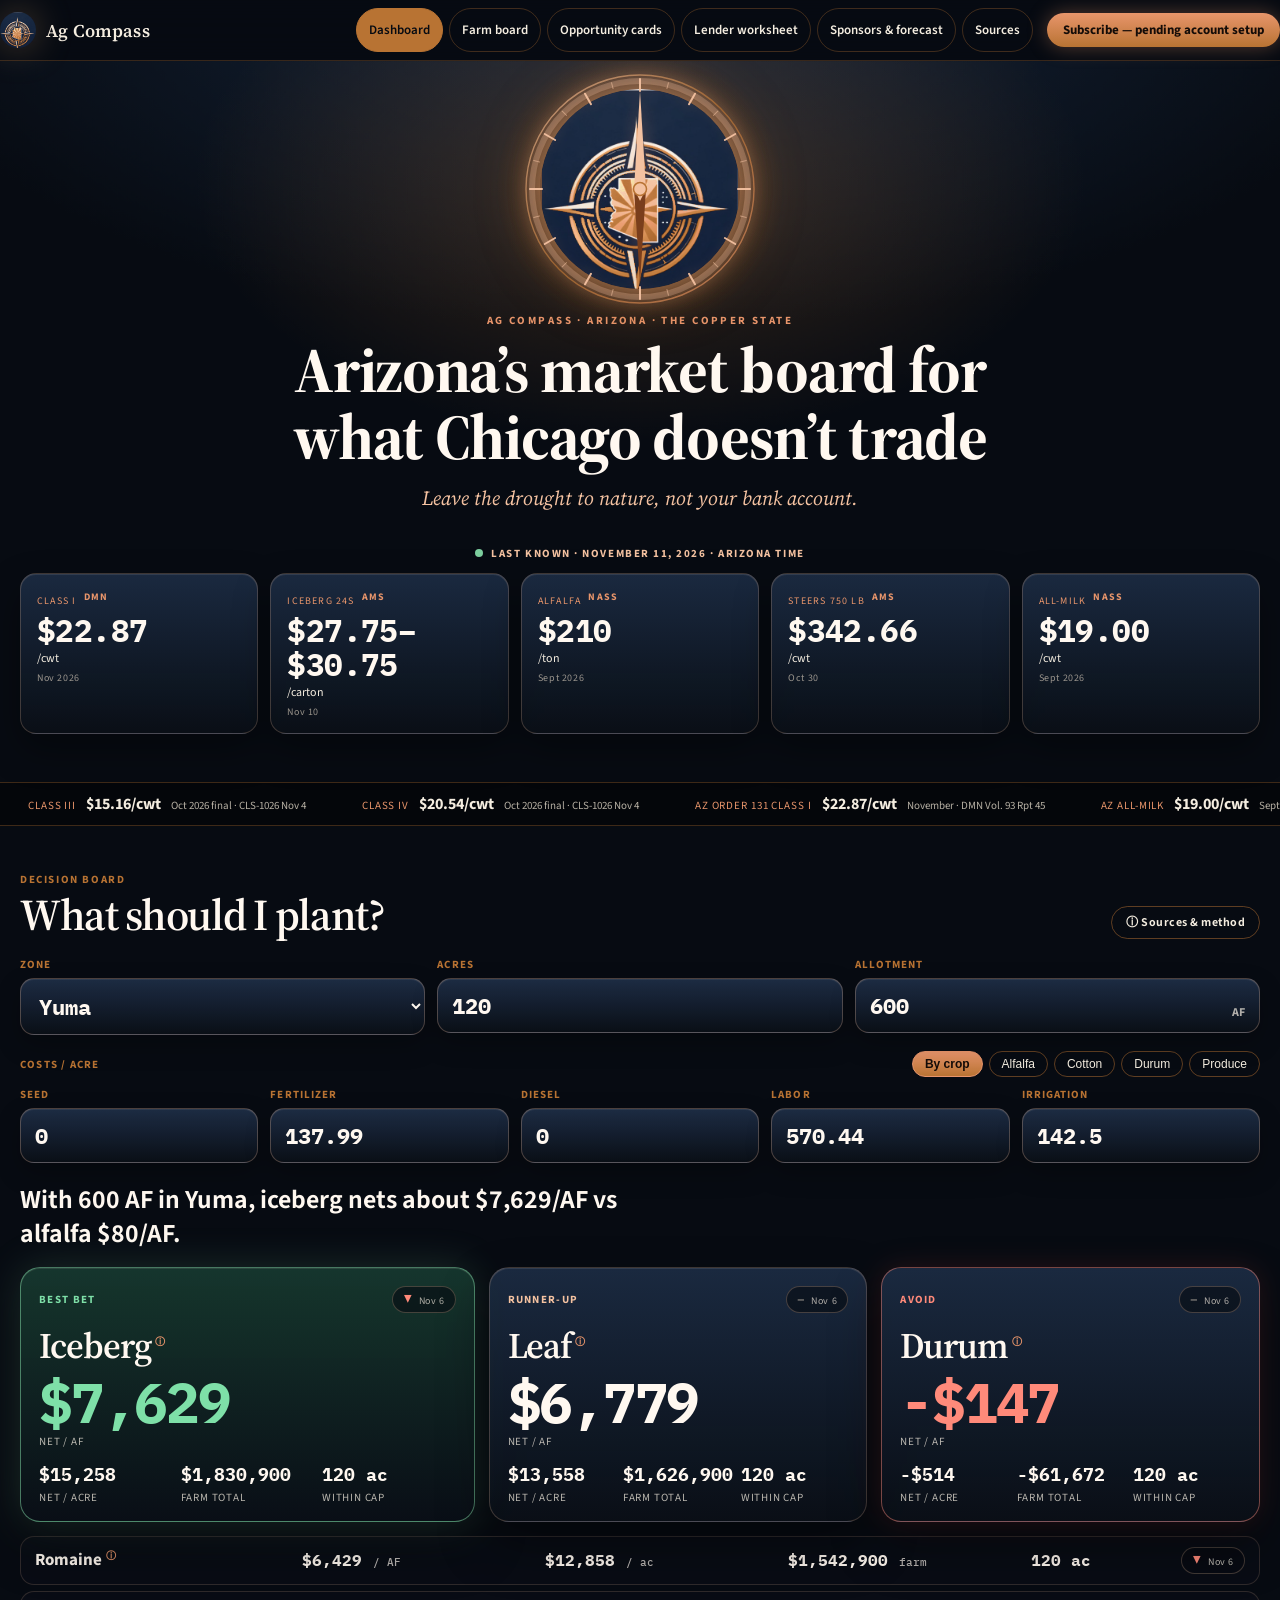
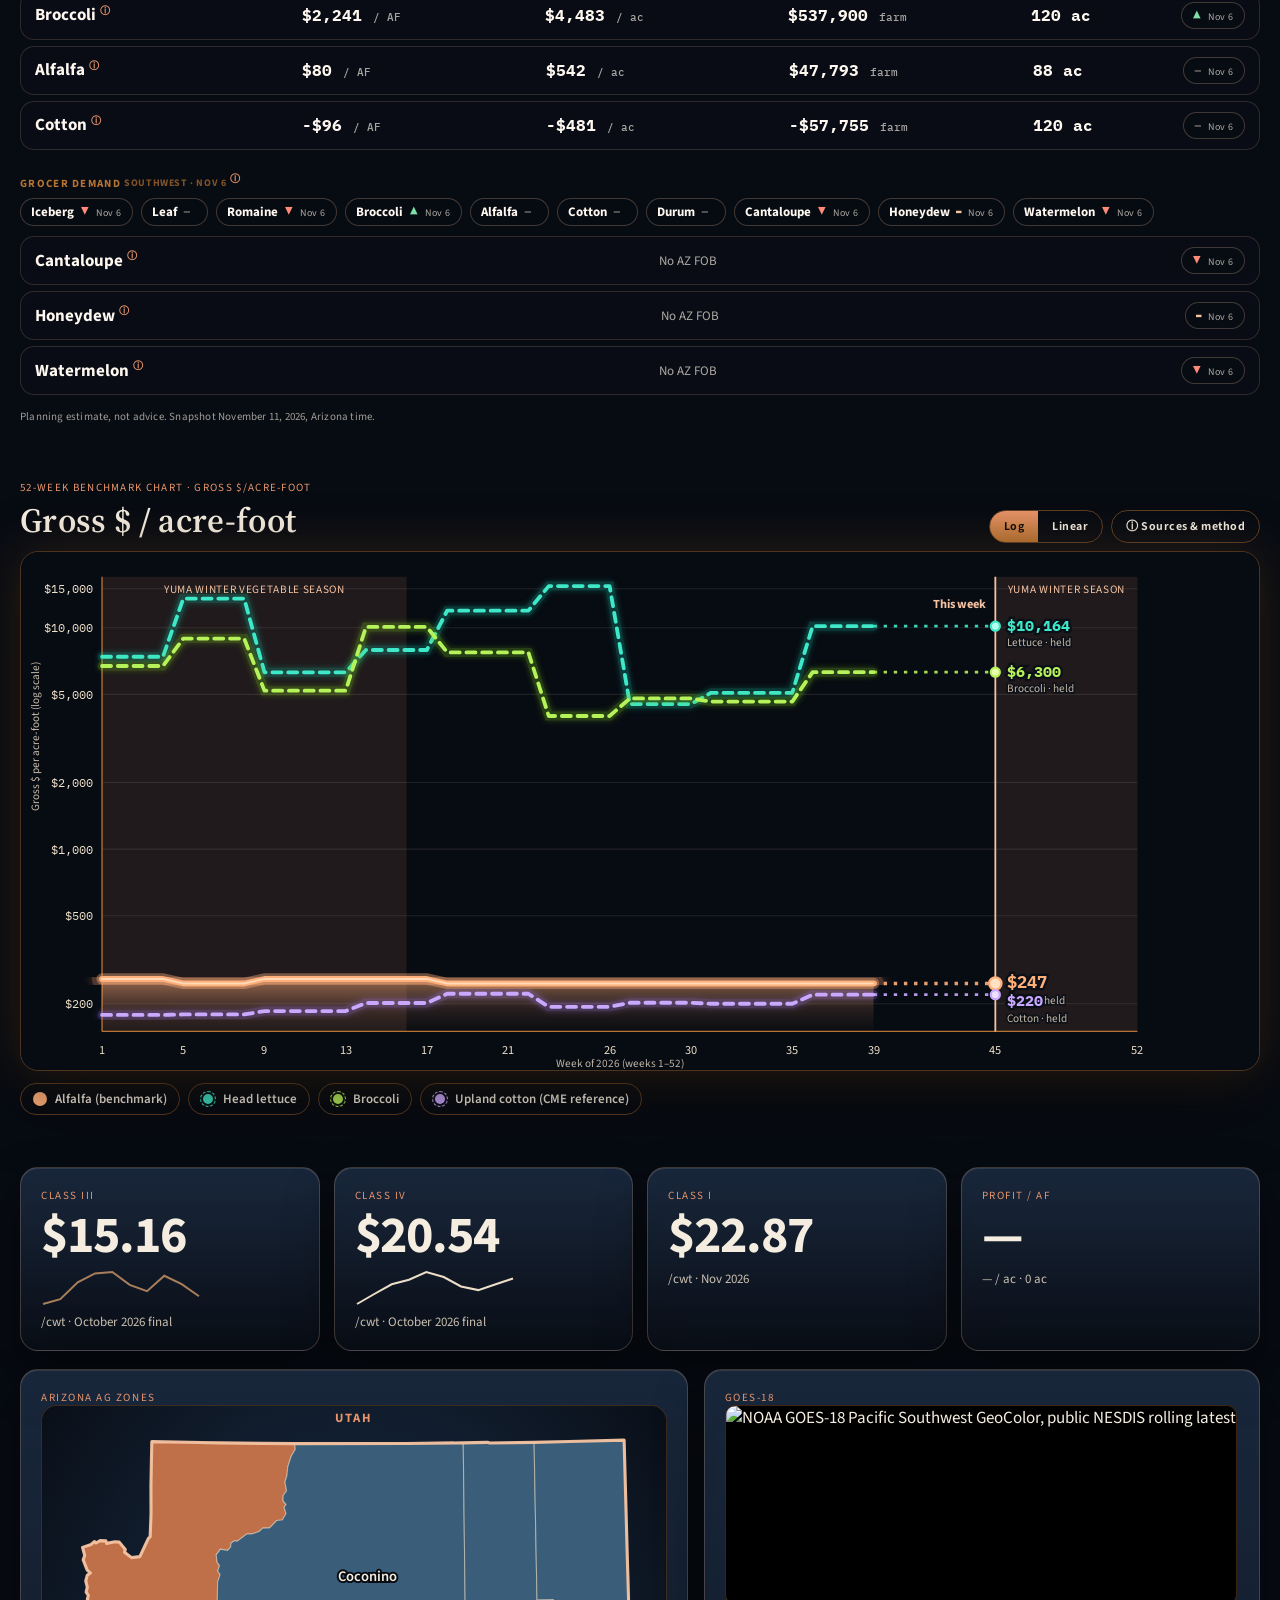
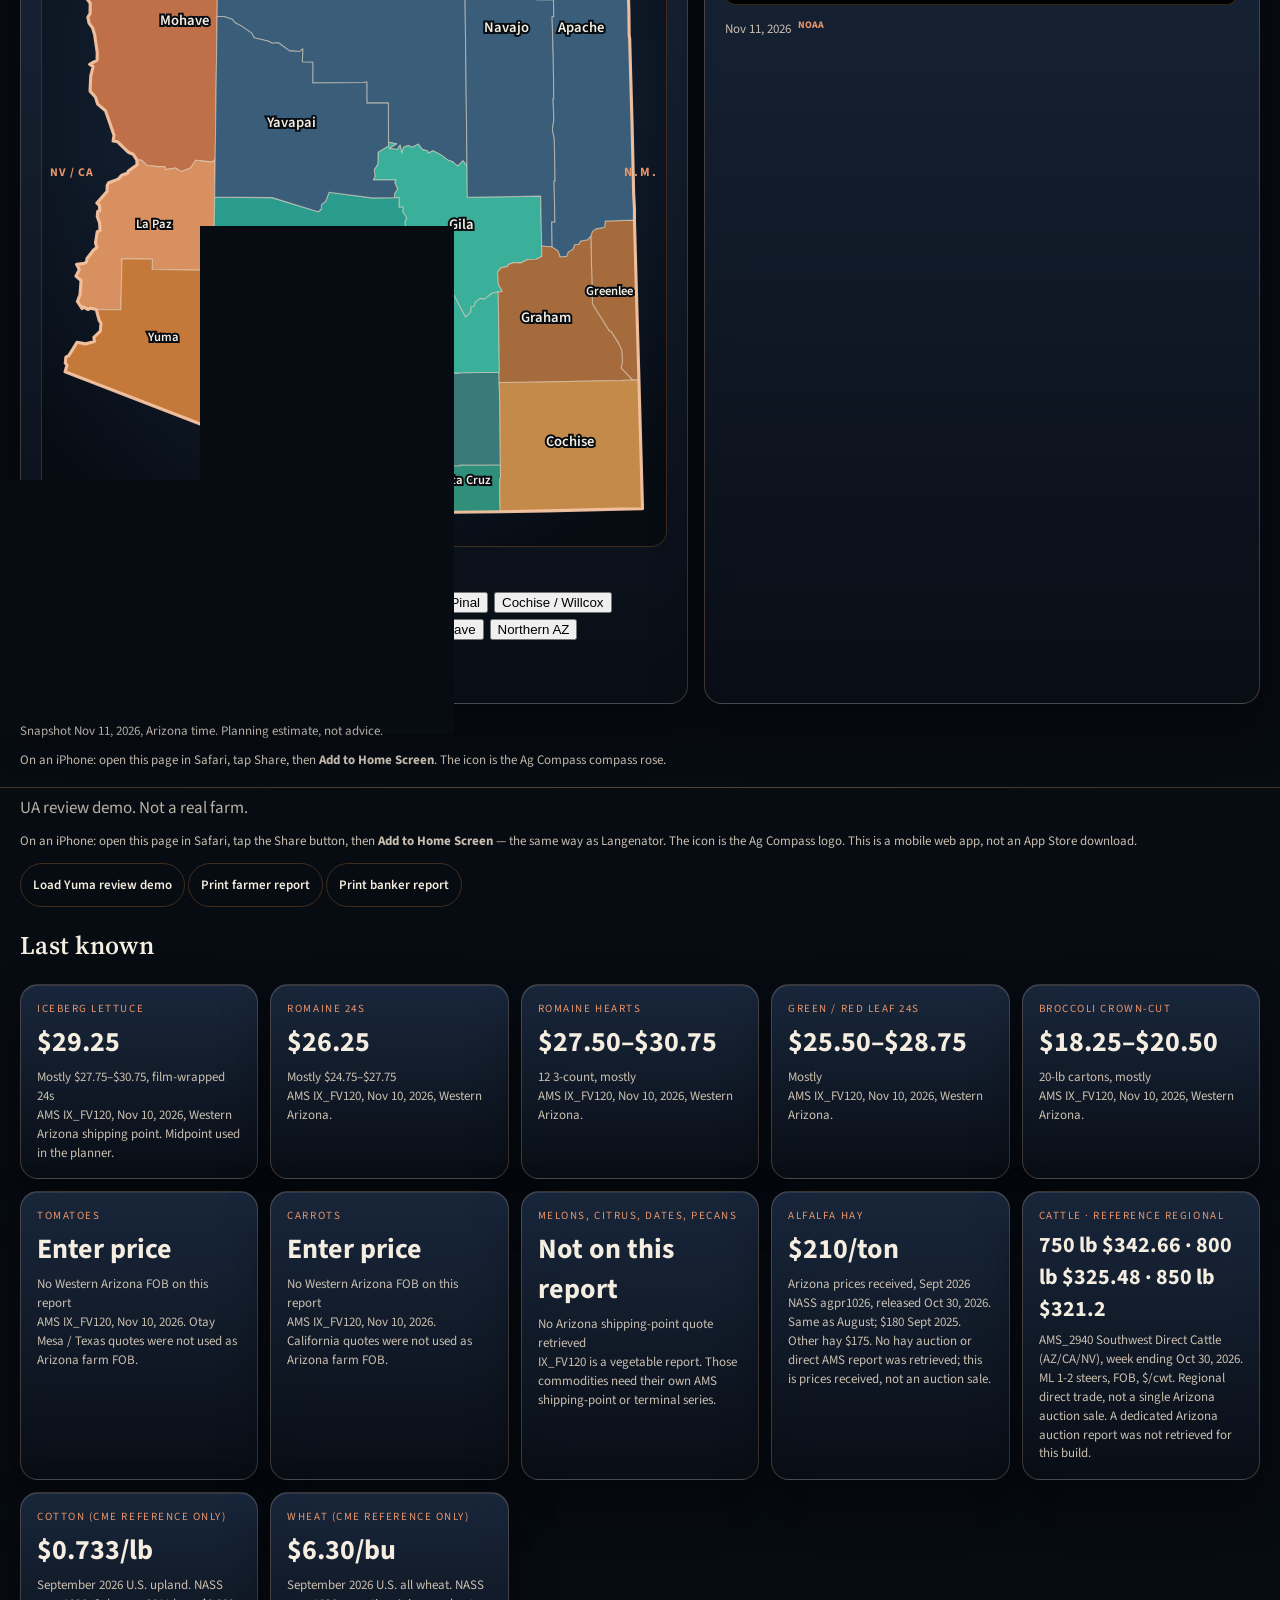
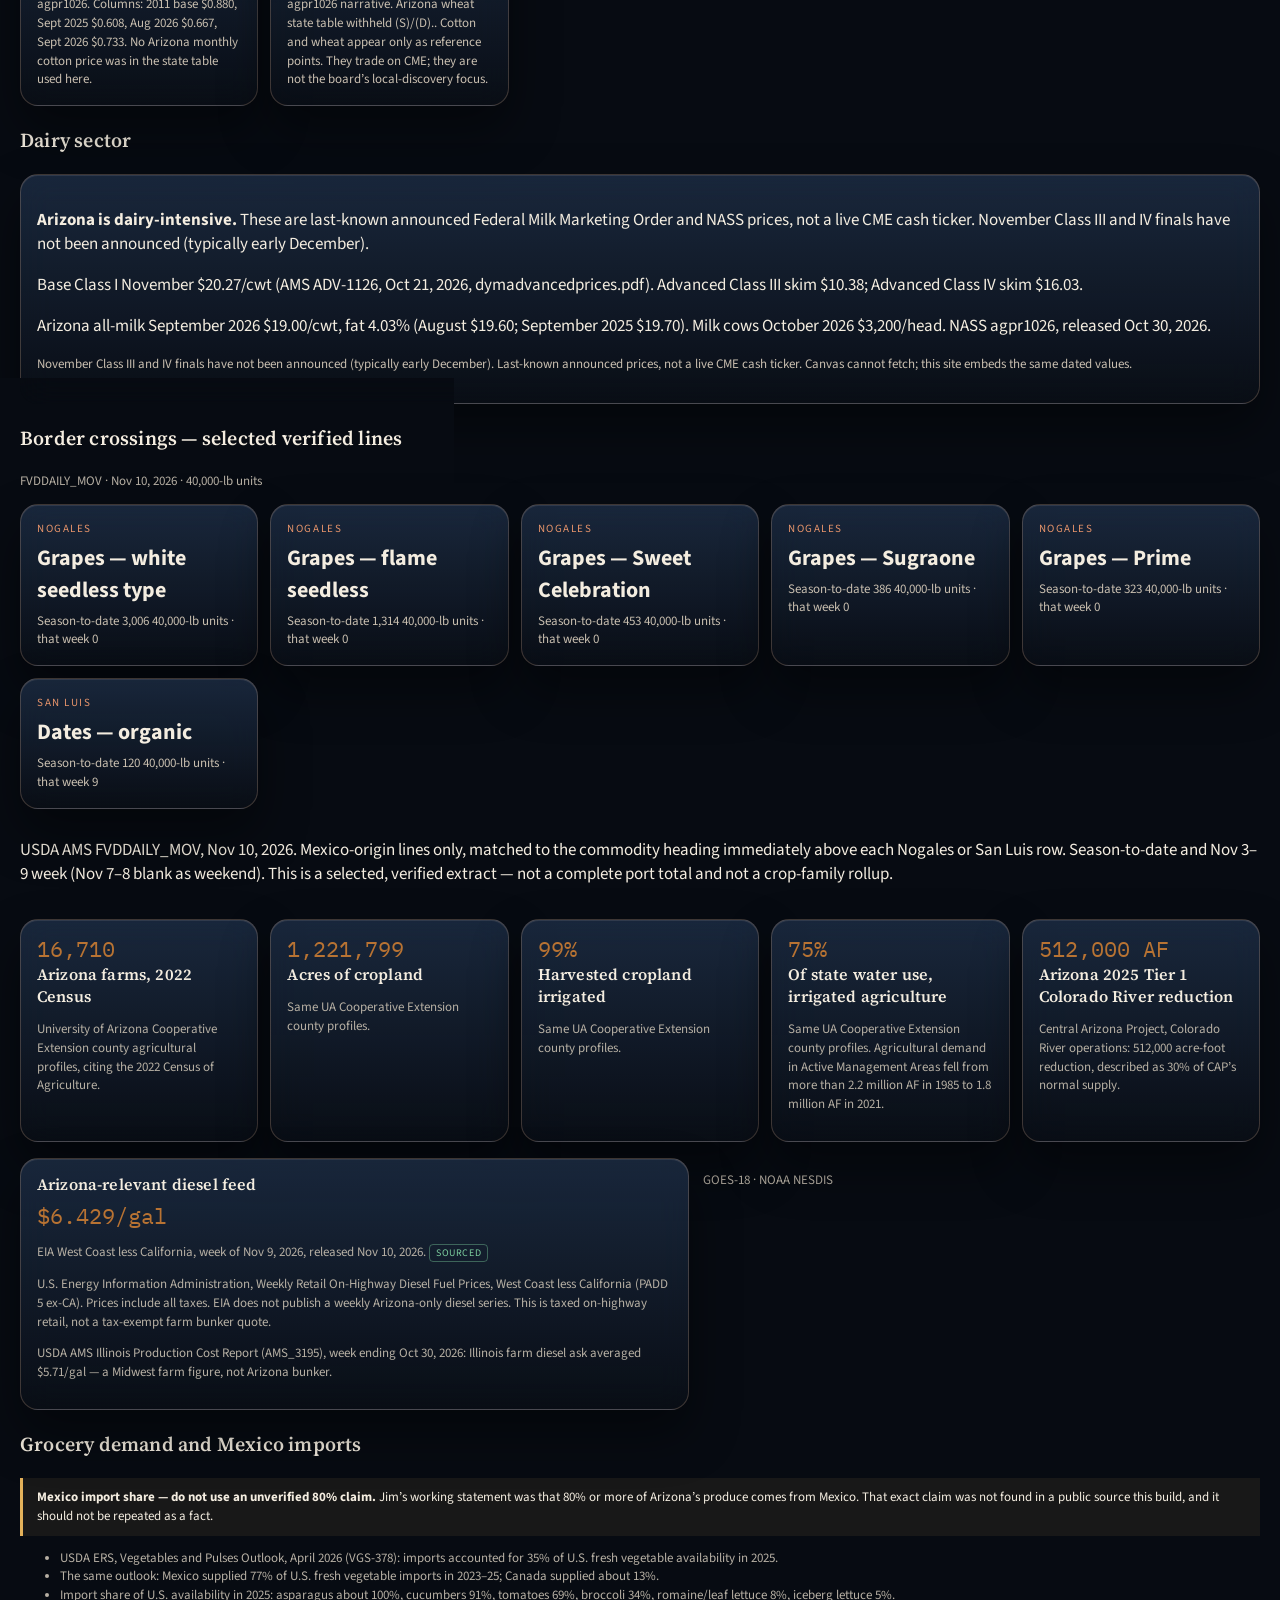
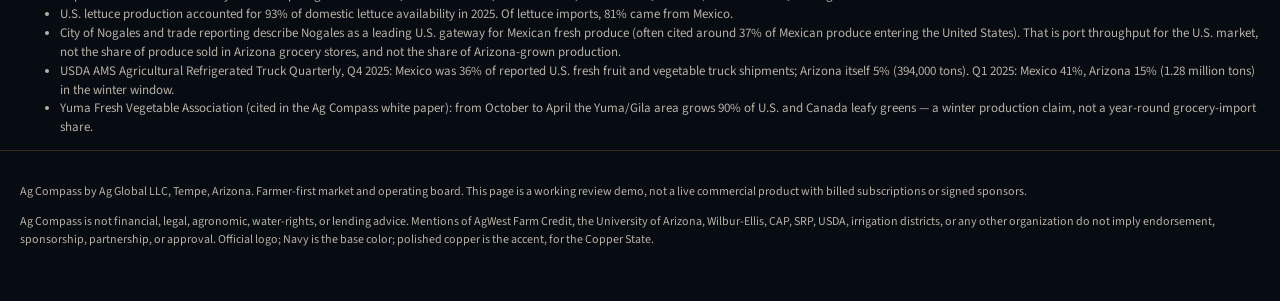
==== commit 12ac7dd5: "Add a What should I plant? decision board with sourced values. The tool sits under the hero and rank" ====
--- a/index.html
+++ b/index.html
@@ -97,45 +97,47 @@
       <p class="hero-kicker">Ag Compass · Arizona · the Copper State</p>
       <h1 class="hero-headline">Arizona’s market board for what Chicago doesn’t trade</h1>
       <p class="hero-tag">Leave the drought to nature, not your bank account.</p>
-      <p class="hero-sub">Most of what Arizona grows is discovered in AMS shipping-point reports, hay prices received, the Federal Milk Marketing Order, and regional cattle sales — not on the CME. Cotton and wheat appear only as reference points. AMS issued no specialty-crop reports on Nov 11 (Veterans Day).</p>
       <div class="stat-strip" aria-label="Last-known market snapshot, dated and sourced">
         <div class="stat-live"><span class="pulse" aria-hidden="true"></span> Last known · November 11, 2026 · Arizona time</div>
         <div class="stat-grid">
-          <div class="stat-tile">
-            <div class="stat-k">AZ Class I · Order 131</div>
+          <div class="stat-tile" title="DMN Report 45, week of Nov 2–6, 2026. Arizona Order 131, Phoenix. November announced Class I.">
+            <div class="stat-k">Class I <sup class="plant-src">DMN</sup></div>
             <div class="stat-v">$22.87</div>
-            <div class="stat-u">per cwt · November announced</div>
-            <div class="stat-s">DMN Report 45</div>
-          </div>
-          <div class="stat-tile">
-            <div class="stat-k">Western AZ iceberg 24s</div>
+            <div class="stat-u">/cwt</div>
+            <div class="stat-d">Nov 2026</div>
+          </div>
+          <div class="stat-tile" title="AMS IX_FV120, Nov 10, 2026. Western Arizona iceberg film-wrapped 24s, mostly $27.75–$30.75.">
+            <div class="stat-k">Iceberg 24s <sup class="plant-src">AMS</sup></div>
             <div class="stat-v">$27.75–$30.75</div>
-            <div class="stat-u">mostly, film-wrapped · Nov 10</div>
-            <div class="stat-s">AMS IX_FV120</div>
-          </div>
-          <div class="stat-tile">
-            <div class="stat-k">Arizona alfalfa</div>
+            <div class="stat-u">/carton</div>
+            <div class="stat-d">Nov 10</div>
+          </div>
+          <div class="stat-tile" title="NASS agpr1026, released Oct 30, 2026. Arizona alfalfa hay, prices received, September 2026, $210/ton.">
+            <div class="stat-k">Alfalfa <sup class="plant-src">NASS</sup></div>
             <div class="stat-v">$210</div>
-            <div class="stat-u">per ton · prices received, Sept</div>
-            <div class="stat-s">NASS agpr1026</div>
-          </div>
-          <div class="stat-tile">
-            <div class="stat-k">SW steers · 750 lb FOB</div>
+            <div class="stat-u">/ton</div>
+            <div class="stat-d">Sept 2026</div>
+          </div>
+          <div class="stat-tile" title="AMS_2940, Southwest Direct Cattle (AZ/CA/NV), week ending Oct 30, 2026. Medium/Large 1-2 steers FOB 750 lb.">
+            <div class="stat-k">Steers 750 lb <sup class="plant-src">AMS</sup></div>
             <div class="stat-v">$342.66</div>
-            <div class="stat-u">per cwt · week ending Oct 30</div>
-            <div class="stat-s">AMS_2940 AZ/CA/NV</div>
-          </div>
-          <div class="stat-tile">
-            <div class="stat-k">Arizona all-milk</div>
+            <div class="stat-u">/cwt</div>
+            <div class="stat-d">Oct 30</div>
+          </div>
+          <div class="stat-tile" title="NASS agpr1026, released Oct 30, 2026. Arizona all-milk, September 2026, $19.00/cwt, fat 4.03%.">
+            <div class="stat-k">All-milk <sup class="plant-src">NASS</sup></div>
             <div class="stat-v">$19.00</div>
-            <div class="stat-u">per cwt · September 2026</div>
-            <div class="stat-s">NASS agpr1026 · fat 4.03%</div>
+            <div class="stat-u">/cwt</div>
+            <div class="stat-d">Sept 2026</div>
           </div>
         </div>
       </div>
     </div>
     <div class="ticker" aria-label="Last-known price ticker">
       <div class="ticker-track" id="ticker-track"></div>
+    </div>
+    <div class="wrap">
+      <section class="plant-board" id="plant-board" aria-label="What should I plant?"></section>
     </div>
     <div class="hero-year">
       <div class="wrap" id="year-chart"></div>
@@ -151,12 +153,12 @@
           <p class="s" id="zone-blurb"></p>
         </div>
         <div class="kpi">
-          <div class="k">Cab screen · GOES-18 Pacific Southwest</div>
-          <img id="cab-goes" class="goes" src="https://cdn.star.nesdis.noaa.gov/GOES18/ABI/SECTOR/psw/GEOCOLOR/1200x1200.jpg" alt="NOAA GOES-18 Pacific Southwest GeoColor, public NESDIS rolling latest">
-          <p class="s">Regional satellite picture, not a field forecast. Updates when this page is reloaded. The compass is polished copper — Arizona is the Copper State. The official bronze source mark is unchanged on file; this board uses the copper rendering.</p>
-        </div>
-      </div>
-      <p class="muted cab-disclaimer">Most of what Arizona grows is discovered in AMS shipping-point reports, hay prices received, the Federal Milk Marketing Order, and regional cattle sales — not on the CME. Cotton and wheat appear only as reference points. Snapshot Nov 11, 2026, Arizona time. AMS issued no specialty-crop reports on Nov 11 (Veterans Day). This site does not collect a password or a payment. Mentions of AgWest, USDA, CAP, or the University of Arizona are not endorsements.</p>
+          <div class="k">GOES-18</div>
+          <img id="cab-goes" class="goes" src="https://cdn.star.nesdis.noaa.gov/GOES18/ABI/SECTOR/psw/GEOCOLOR/1200x1200.jpg" alt="NOAA GOES-18 Pacific Southwest GeoColor, public NESDIS rolling latest" title="NOAA NESDIS GOES-18 Pacific Southwest GeoColor. Updates on reload.">
+          <p class="s">Nov 11, 2026 <sup class="plant-src" title="NOAA NESDIS GOES-18 Pacific Southwest GeoColor, public rolling latest.">NOAA</sup></p>
+        </div>
+      </div>
+      <p class="muted cab-disclaimer">Snapshot Nov 11, 2026, Arizona time. Planning estimate, not advice.</p>
       <p class="install-note no-print">On an iPhone: open this page in Safari, tap Share, then <strong>Add to Home Screen</strong>. The icon is the Ag Compass compass rose.</p>
     </div>
   </section>
@@ -164,7 +166,7 @@
   <main class="wrap">
     <div class="section-head no-print">
       <div>
-        <p class="lede" style="margin:0">University of Arizona review demo. A Yuma iceberg lettuce, carrot, and tomato plan is loaded so the board has something to show. It is not a real farm and not a university endorsement. Print a clean farmer report or a lender worksheet, or reset the labeled demo farm. This site does not collect a password or a payment.</p>
+        <p class="lede" style="margin:0">UA review demo. Not a real farm.</p>
       <p class="install-note no-print">On an iPhone: open this page in Safari, tap the Share button, then <strong>Add to Home Screen</strong> — the same way as Langenator. The icon is the Ag Compass logo. This is a mobile web app, not an App Store download.</p>
       </div>
       <div>
@@ -175,26 +177,24 @@
     </div>
 
     <section id="view-dashboard" class="view active">
-      <h2>Local discovery — not a CME board</h2>
-      <p class="lede">Last-known prices with report IDs and dates. Midpoints are labels only. No price is invented. Melons, citrus, dates and pecans did not appear as Arizona shipping-point quotes on IX_FV120 (a vegetable report) this build.</p>
+      <h2>Last known</h2>
       <div id="market-cards" class="market-grid"></div>
       <h3>Dairy sector</h3>
       <div id="dairy-box"></div>
       <h3>Border crossings — selected verified lines</h3>
-      <p class="muted">USDA AMS FVDDAILY_MOV, Nov 10, 2026, Mexico crossings through Nogales and San Luis, in 40,000-lb units. Only Mexico-origin lines that could be cleanly matched to a commodity heading are shown. This is not a complete port total. Mailer click tracking is left for later.</p>
+      <p class="muted">FVDDAILY_MOV · Nov 10, 2026 · 40,000-lb units</p>
       <div id="border-cards" class="market-grid"></div>
       <div id="context-cards" class="cards"></div>
       <div class="weather-row">
         <div id="diesel-readout"></div>
-        <p class="muted">The cab screen above is NOAA GOES-18 Pacific Southwest GeoColor (NESDIS public rolling latest, 1200×1200). It updates when you reload. If it fails, the page tries the GOES-19 Southwest image, which also resolved on Nov 10, 2026, Arizona time. It is a regional satellite picture, not a field-level forecast.</p>
+        <p class="muted">GOES-18 · NOAA NESDIS</p>
       </div>
       <h3>Grocery demand and Mexico imports</h3>
       <div id="import-box"></div>
     </section>
 
     <section id="view-plan" class="view">
-      <h2>Irrigation district, crop plan, and acre-foot calculator</h2>
-      <p class="lede">Selecting a district loads its published 2024 assessment and included allotment. Both are editable. The allocation caps the crop plan. Pick an Arizona zone on the map. Yuma is one zone among many. A labeled starting mix loads for that zone; every figure is editable. Add alfalfa, cotton, feed corn, or sorghum to compare water-intensive field crops against higher-value produce.</p>
+      <h2>Farm plan</h2>
       <div class="form-grid">
         <label class="field">Farm / plan name<input id="farm-name" type="text"></label>
         <label class="field">Arizona irrigation district<select id="district-select"></select></label>
@@ -221,7 +221,6 @@
 
     <section id="view-opportunity" class="view">
       <h2>Opportunity cards</h2>
-      <p class="lede">Price context, import share, season, and profit per acre-foot from the current plan. Cards are decision prompts, not planting recommendations.</p>
       <div id="opp-cards" class="opp"></div>
       <h3>Import share — what the sources actually say</h3>
       <div id="import-box-cards"></div>
--- a/css/styles.css
+++ b/css/styles.css
@@ -833,3 +833,246 @@
   .hero-headline { max-width: 18ch; }
   .hero-stage { padding-top: 20px; }
 }
+
+/* —— What should I plant? —— */
+.plant-board {
+  padding: 28px 0 12px;
+  animation: agrise 0.9s ease 0.12s both;
+}
+.plant-head {
+  display: flex;
+  justify-content: space-between;
+  align-items: flex-end;
+  gap: 12px;
+  margin-bottom: 18px;
+}
+.plant-kicker {
+  font-size: 11px;
+  letter-spacing: 1.6px;
+  text-transform: uppercase;
+  color: var(--copper, #E8956B);
+  font-weight: 700;
+  margin: 0 0 4px;
+}
+.plant-head h2 {
+  font-family: var(--serif, "Source Serif 4", Georgia, serif);
+  font-size: clamp(28px, 4vw, 44px);
+  color: #fff8f0;
+  margin: 0;
+  letter-spacing: -0.03em;
+  line-height: 1.1;
+}
+.plant-controls, .plant-cost-grid {
+  display: grid;
+  grid-template-columns: repeat(auto-fit, minmax(140px, 1fr));
+  gap: 12px;
+}
+.plant-field {
+  display: flex;
+  flex-direction: column;
+  gap: 6px;
+  font-size: 11px;
+  letter-spacing: 1.1px;
+  text-transform: uppercase;
+  color: var(--copper, #E8956B);
+  font-weight: 700;
+  position: relative;
+}
+.plant-field input, .plant-field select {
+  font-family: var(--mono, "IBM Plex Mono", ui-monospace, monospace);
+  font-size: 22px;
+  font-weight: 700;
+  color: #fff8f0;
+  background: linear-gradient(180deg, rgba(32,50,76,0.85), rgba(11,16,24,0.8));
+  border: 1px solid rgba(244,194,161,0.28);
+  border-radius: 14px;
+  padding: 12px 14px;
+  width: 100%;
+  box-shadow: inset 0 1px 0 rgba(255,236,220,0.08), 0 10px 24px rgba(0,0,0,0.25);
+}
+.plant-field input:focus, .plant-field select:focus {
+  outline: 2px solid rgba(232,149,107,0.7);
+  border-color: #E8956B;
+}
+.plant-suffix {
+  position: absolute;
+  right: 14px;
+  bottom: 14px;
+  font-size: 12px;
+  letter-spacing: 0.6px;
+  color: var(--cream, #ECDEC8);
+  opacity: 0.7;
+}
+.plant-costs { margin-top: 16px; }
+.plant-cost-head {
+  display: flex;
+  flex-wrap: wrap;
+  justify-content: space-between;
+  align-items: center;
+  gap: 10px;
+  margin-bottom: 10px;
+  font-size: 11px;
+  letter-spacing: 1.2px;
+  text-transform: uppercase;
+  color: var(--copper, #E8956B);
+  font-weight: 700;
+}
+.plant-chips { display: flex; flex-wrap: wrap; gap: 6px; }
+.plant-chip {
+  background: transparent;
+  color: var(--cream, #ECDEC8);
+  border: 1px solid rgba(184,115,51,0.5);
+  border-radius: 999px;
+  padding: 5px 12px;
+  font-size: 12px;
+  cursor: pointer;
+}
+.plant-chip[aria-pressed="true"] {
+  background: linear-gradient(180deg, #E8956B, #B87333);
+  color: #140c08;
+  border-color: #E8956B;
+  font-weight: 700;
+}
+.plant-rec {
+  margin: 20px 0 16px;
+  font-size: clamp(18px, 2.2vw, 26px);
+  font-weight: 650;
+  color: #fff8f0;
+  line-height: 1.3;
+  max-width: 46ch;
+}
+.plant-leaders {
+  display: grid;
+  grid-template-columns: 1.2fr 1fr 1fr;
+  gap: 14px;
+}
+.plant-card {
+  background: linear-gradient(180deg, rgba(32,50,76,0.78), rgba(11,16,24,0.7));
+  backdrop-filter: blur(16px);
+  border: 1px solid rgba(244,194,161,0.22);
+  border-radius: 20px;
+  padding: 18px 18px 16px;
+  box-shadow: 0 24px 50px rgba(0,0,0,0.42), inset 0 1px 0 rgba(255,236,220,0.10);
+  color: var(--cream, #ECDEC8);
+  min-width: 0;
+}
+.plant-card-best {
+  border-color: rgba(125,207,159,0.55);
+  box-shadow: 0 0 40px rgba(125,207,159,0.18), 0 24px 50px rgba(0,0,0,0.42), inset 0 1px 0 rgba(255,236,220,0.10);
+  background: linear-gradient(180deg, rgba(28,70,56,0.72), rgba(11,16,24,0.75));
+}
+.plant-card-avoid {
+  border-color: rgba(255,138,122,0.45);
+  box-shadow: 0 0 28px rgba(255,80,70,0.12), 0 24px 50px rgba(0,0,0,0.42);
+}
+.plant-card-top { display: flex; justify-content: space-between; align-items: center; gap: 8px; }
+.plant-badge {
+  font-size: 11px;
+  letter-spacing: 1.3px;
+  text-transform: uppercase;
+  font-weight: 700;
+  color: #F4C2A1;
+}
+.plant-card-best .plant-badge { color: #7ee0a8; }
+.plant-card-avoid .plant-badge { color: #ff8a7a; }
+.plant-crop {
+  font-size: clamp(26px, 3vw, 36px);
+  margin: 8px 0 4px;
+  color: #fff8f0;
+  letter-spacing: -0.03em;
+}
+.plant-metric-lead .plant-val {
+  font-family: var(--mono, "IBM Plex Mono", ui-monospace, monospace);
+  font-size: clamp(36px, 5vw, 56px);
+  font-weight: 700;
+  color: #fff8f0;
+  letter-spacing: -0.04em;
+  line-height: 1;
+}
+.plant-card-best .plant-metric-lead .plant-val { color: #7ee0a8; }
+.plant-card-avoid .plant-metric-lead .plant-val { color: #ff8a7a; }
+.plant-unit { font-size: 11px; letter-spacing: 0.8px; text-transform: uppercase; opacity: 0.75; margin-top: 4px; }
+.plant-split {
+  display: grid;
+  grid-template-columns: repeat(3, 1fr);
+  gap: 8px;
+  margin-top: 14px;
+}
+.plant-val-sm {
+  font-family: var(--mono, "IBM Plex Mono", ui-monospace, monospace);
+  font-size: 18px;
+  font-weight: 700;
+  color: #fff8f0;
+}
+.plant-rest { margin-top: 14px; display: flex; flex-direction: column; gap: 6px; }
+.plant-row, .plant-pending {
+  display: grid;
+  grid-template-columns: 1.1fr 1fr 1fr 1fr 0.6fr auto;
+  gap: 10px;
+  align-items: center;
+  padding: 10px 14px;
+  border: 1px solid rgba(244,194,161,0.16);
+  border-radius: 14px;
+  background: rgba(11,16,24,0.55);
+}
+.plant-row-name { font-weight: 700; color: #fff8f0; }
+.plant-row-v {
+  font-family: var(--mono, "IBM Plex Mono", ui-monospace, monospace);
+  font-weight: 700;
+  color: #fff8f0;
+  font-size: 16px;
+}
+.plant-row-v span { font-size: 11px; font-weight: 500; opacity: 0.65; margin-left: 4px; }
+.plant-demand-layer { margin-top: 22px; }
+.plant-demand-k {
+  font-size: 11px;
+  letter-spacing: 1.3px;
+  text-transform: uppercase;
+  color: var(--copper, #E8956B);
+  font-weight: 700;
+  margin-bottom: 8px;
+}
+.plant-demand-row { display: flex; flex-wrap: wrap; gap: 8px; }
+.plant-demand, .plant-demand-pill {
+  display: inline-flex;
+  align-items: baseline;
+  gap: 6px;
+  border-radius: 999px;
+  padding: 4px 10px;
+  border: 1px solid rgba(244,194,161,0.25);
+  background: rgba(7,11,18,0.6);
+  cursor: help;
+}
+.plant-demand-pill b { font-size: 13px; color: #fff8f0; }
+.plant-arrow { font-size: 16px; font-weight: 700; line-height: 1; }
+.plant-demand.up .plant-arrow, .plant-demand-pill.up .plant-arrow { color: #7ee0a8; }
+.plant-demand.down .plant-arrow, .plant-demand-pill.down .plant-arrow { color: #ff8a7a; }
+.plant-demand.flat .plant-arrow, .plant-demand-pill.flat .plant-arrow { color: #F4C2A1; }
+.plant-demand.none .plant-arrow, .plant-demand-pill.none .plant-arrow { color: rgba(236,222,200,0.45); }
+.plant-demand-d { font-size: 10px; letter-spacing: 0.6px; opacity: 0.7; }
+.plant-src {
+  font-size: 10px;
+  color: #E8956B;
+  margin-left: 4px;
+  cursor: help;
+  font-weight: 700;
+}
+.plant-pending-list { margin-top: 10px; display: flex; flex-direction: column; gap: 6px; }
+.plant-pending { grid-template-columns: 1.2fr 1fr auto; }
+.plant-pending-note { font-size: 13px; opacity: 0.7; }
+.plant-disclaimer {
+  margin: 14px 0 0;
+  font-size: 11px;
+  opacity: 0.65;
+  letter-spacing: 0.2px;
+}
+.plant-drawer { margin-top: 12px; }
+@media (max-width: 900px) {
+  .plant-leaders { grid-template-columns: 1fr; }
+  .plant-row, .plant-pending { grid-template-columns: 1fr 1fr; }
+}
+
+/* Tight last-known tiles: values, units, tiny date; source lives in title / superscript */
+.stat-tile { cursor: help; }
+.stat-u { font-size: 12px; color: var(--cream); }
+.stat-d { font-size: 10px; letter-spacing: 0.6px; color: var(--cream-dim); margin-top: 4px; opacity: 0.75; }
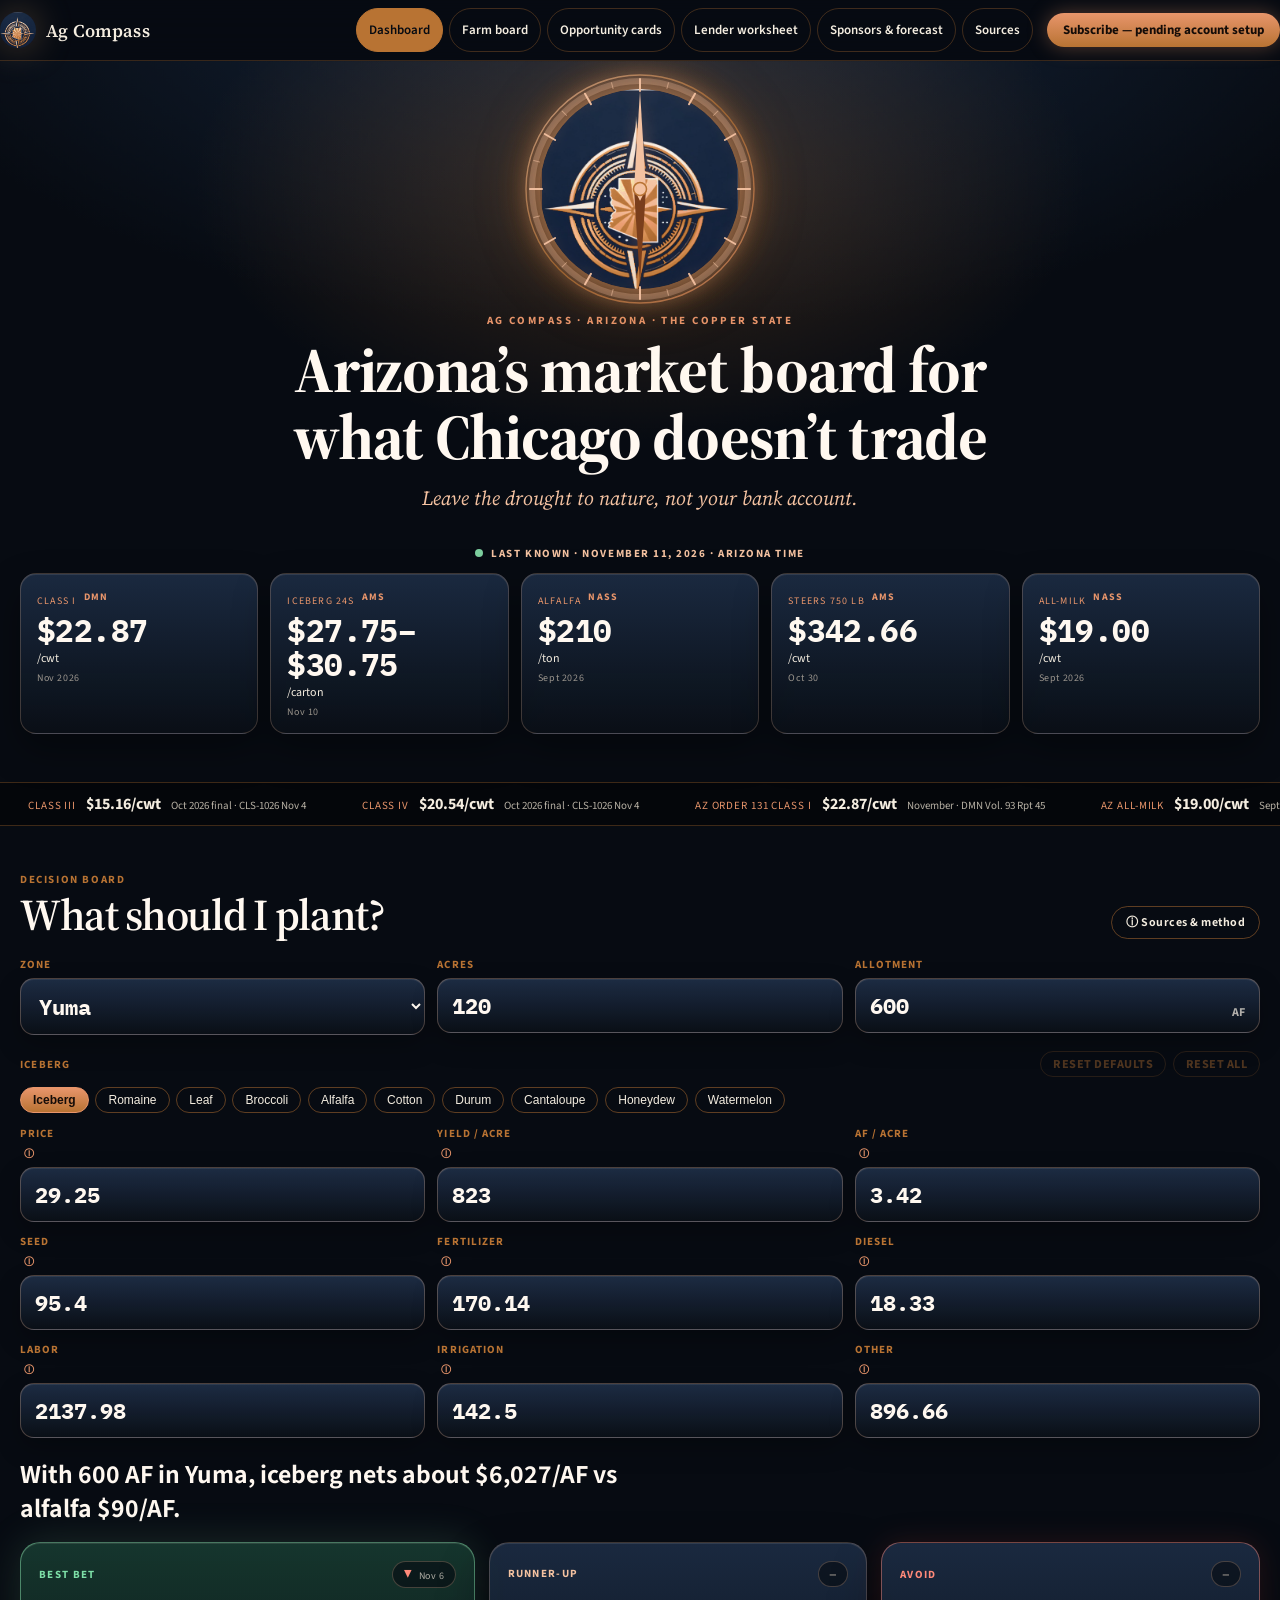
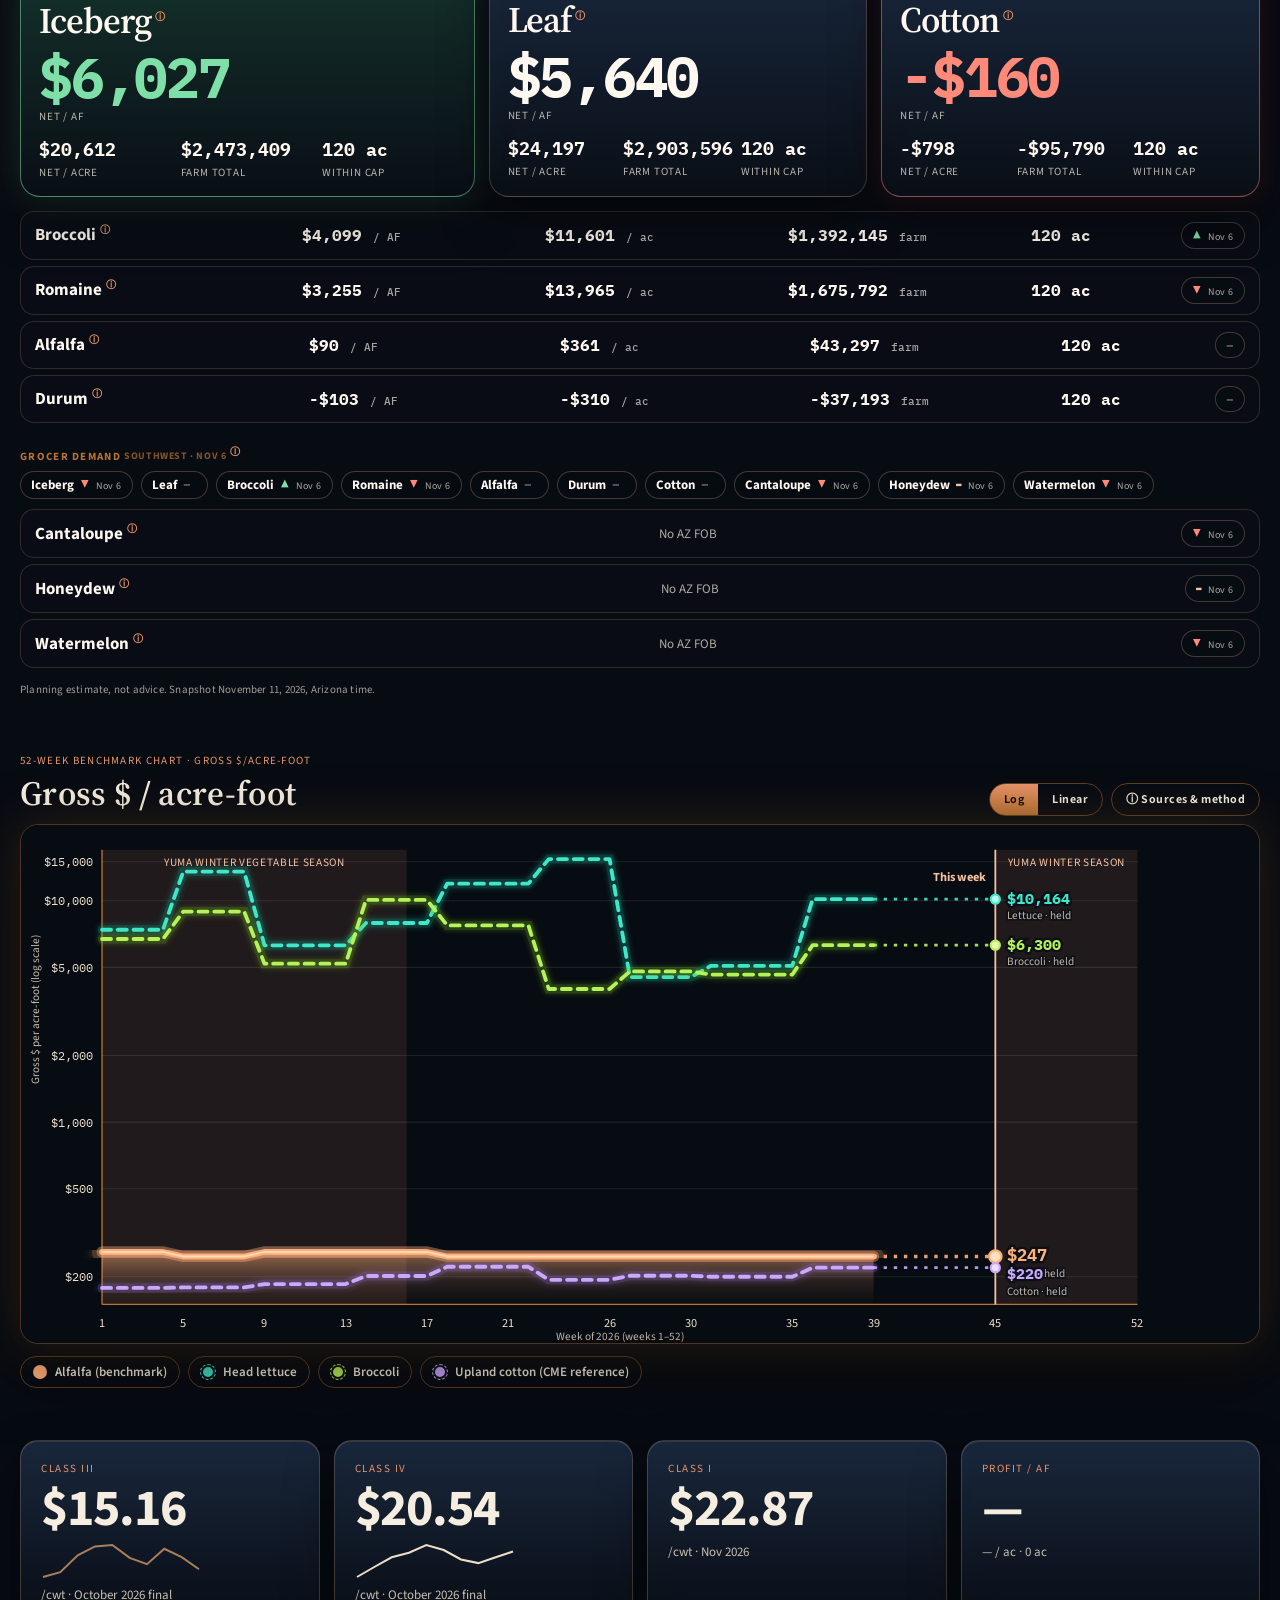
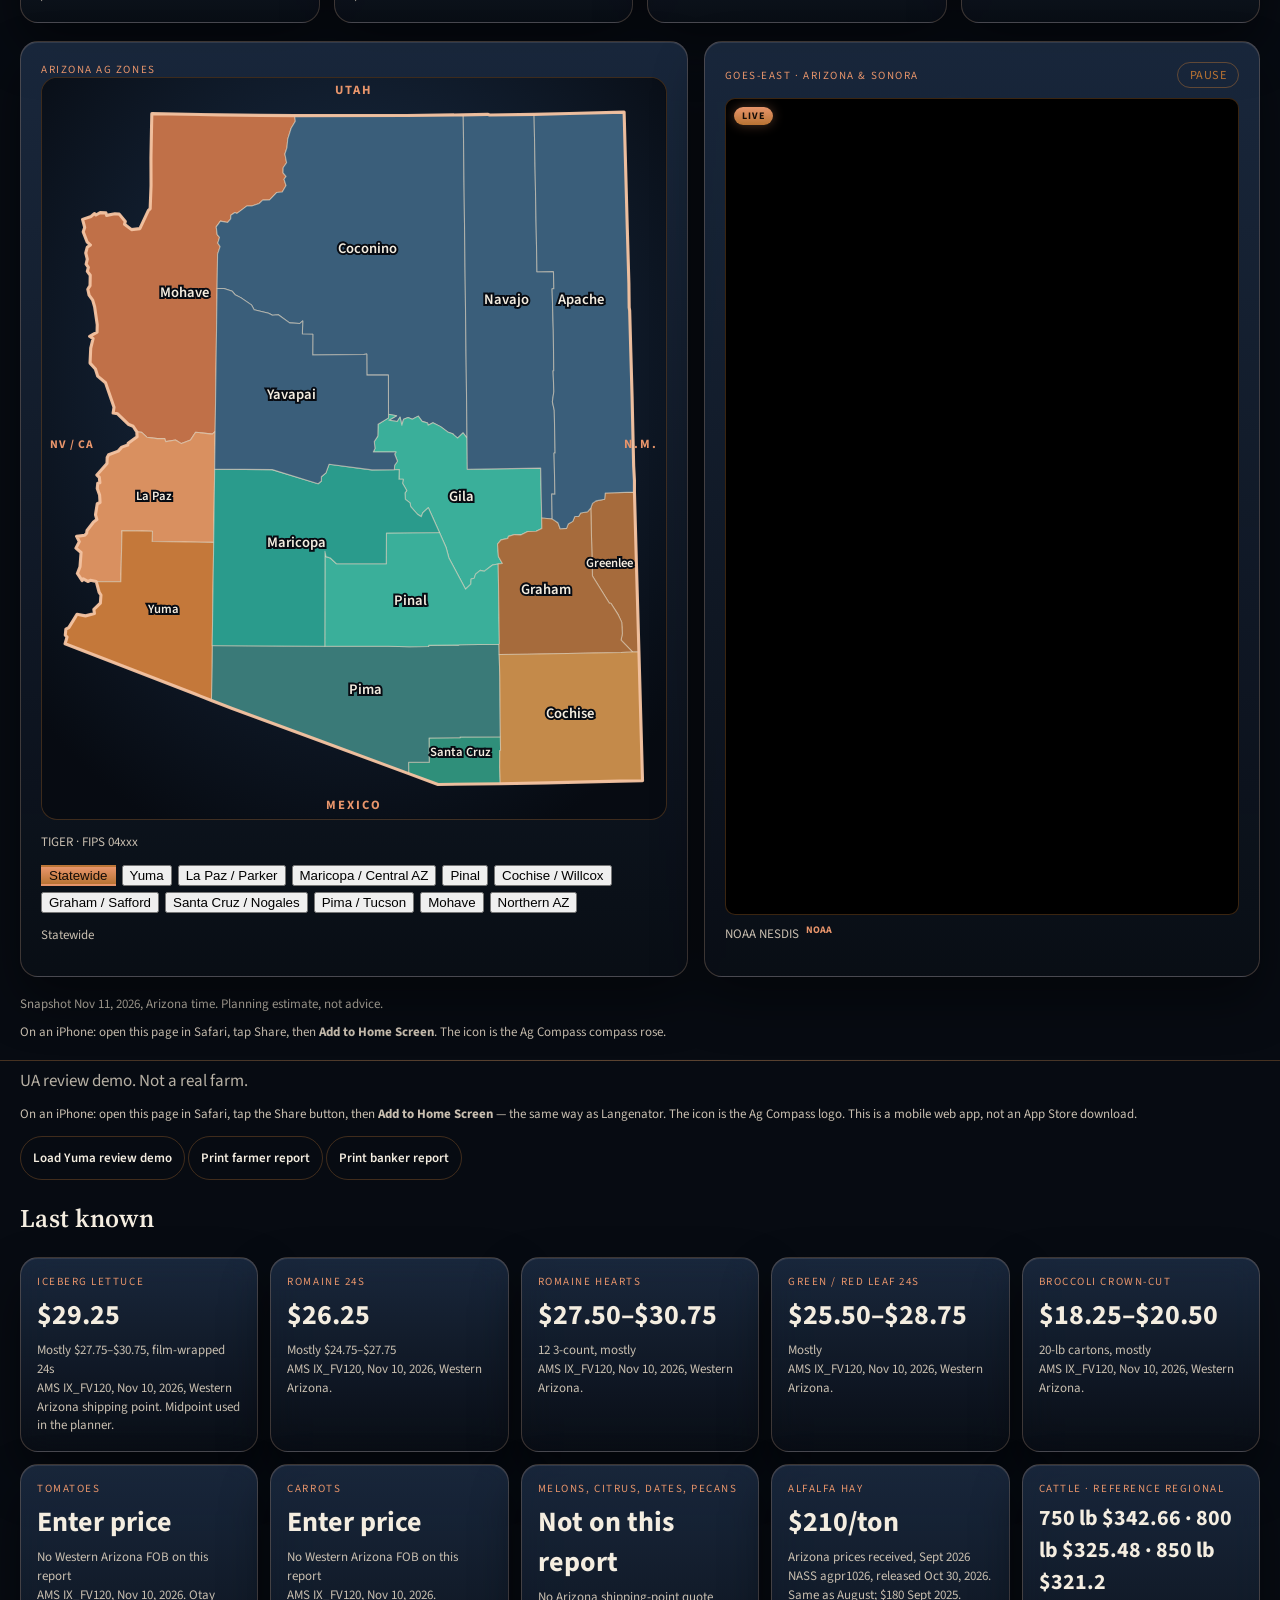
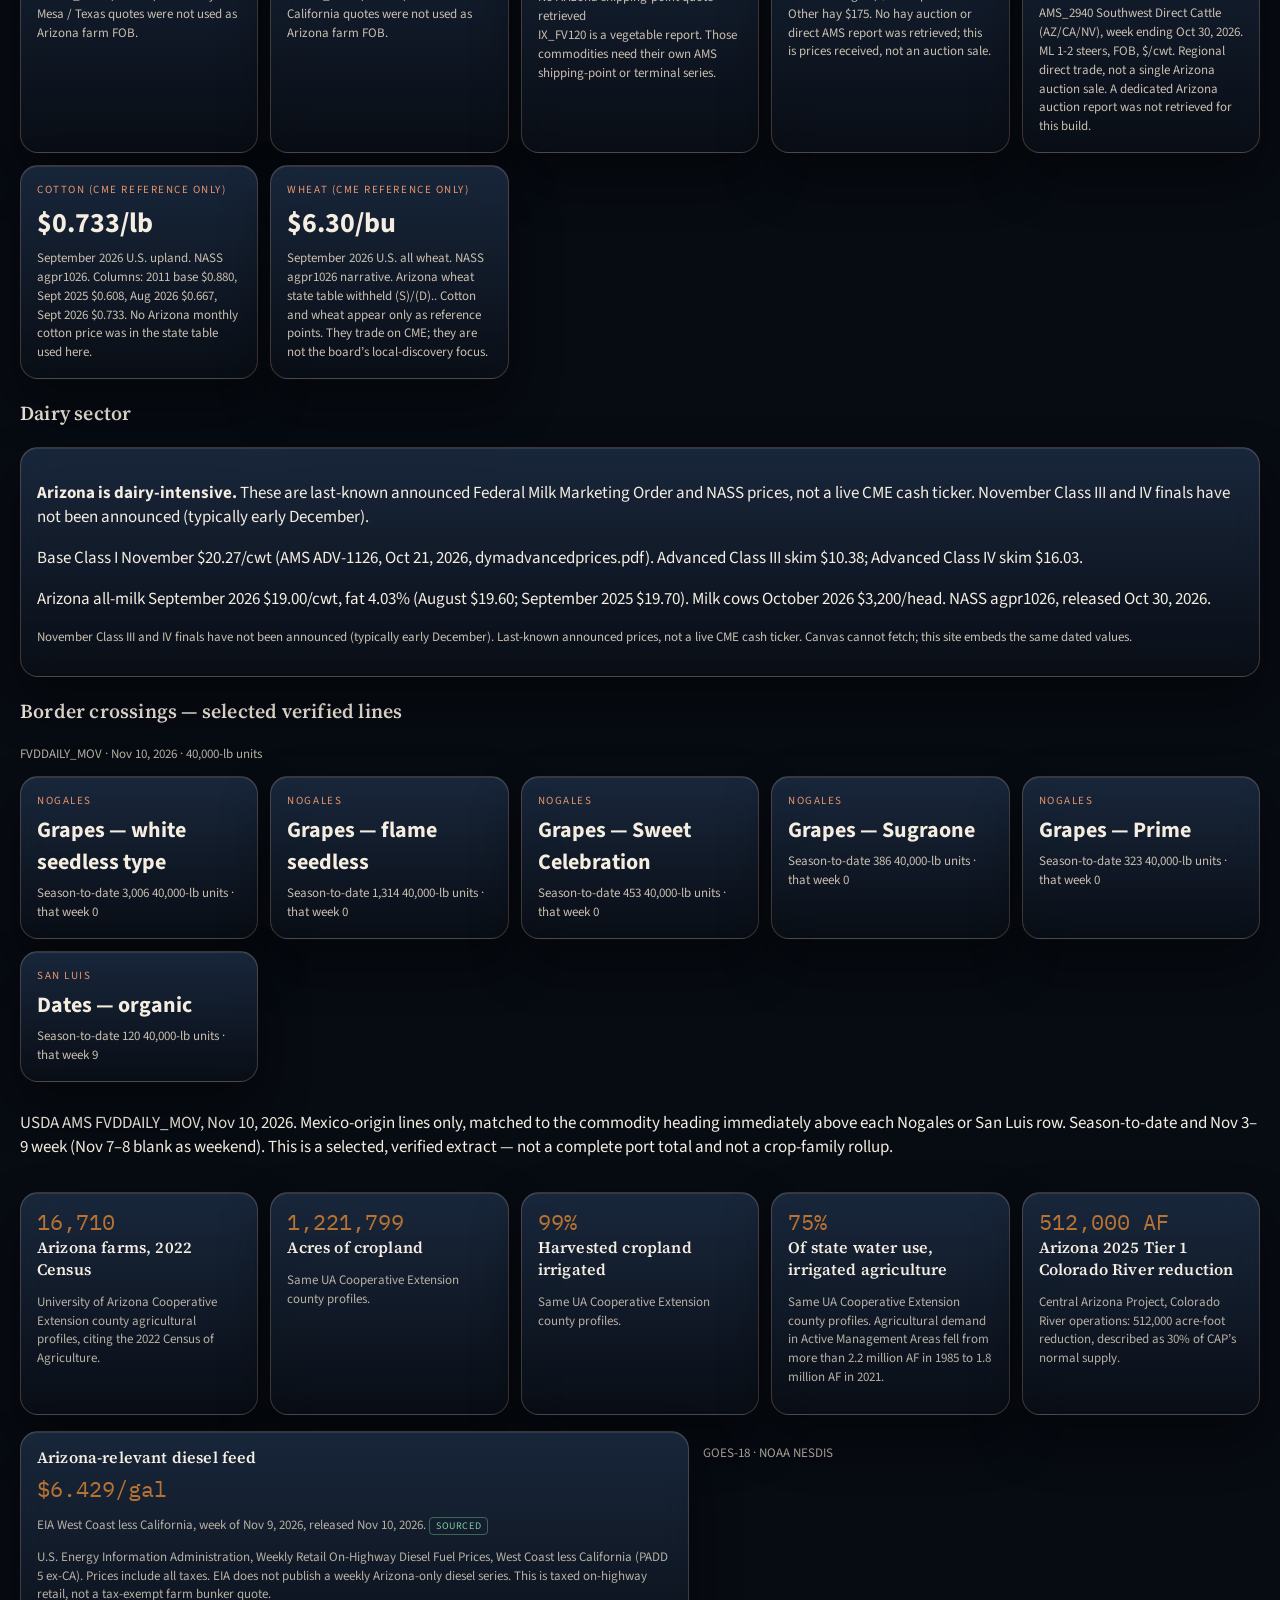
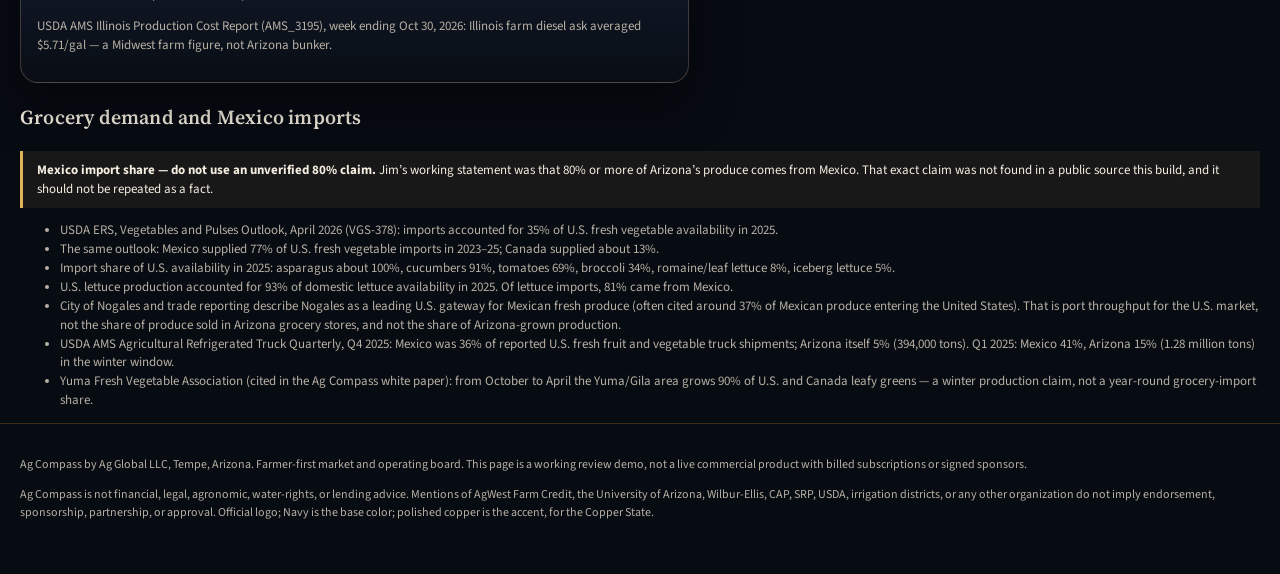
==== commit 1c9b37af: "Show a live GOES loop cropped to Arizona and Sonora. Replace the Pacific Southwest California/Nevada" ====
--- a/index.html
+++ b/index.html
@@ -152,10 +152,16 @@
           <div class="zone-pills" id="zone-pills"></div>
           <p class="s" id="zone-blurb"></p>
         </div>
-        <div class="kpi">
-          <div class="k">GOES-18</div>
-          <img id="cab-goes" class="goes" src="https://cdn.star.nesdis.noaa.gov/GOES18/ABI/SECTOR/psw/GEOCOLOR/1200x1200.jpg" alt="NOAA GOES-18 Pacific Southwest GeoColor, public NESDIS rolling latest" title="NOAA NESDIS GOES-18 Pacific Southwest GeoColor. Updates on reload.">
-          <p class="s">Nov 11, 2026 <sup class="plant-src" title="NOAA NESDIS GOES-18 Pacific Southwest GeoColor, public rolling latest.">NOAA</sup></p>
+        <div class="kpi goes-card">
+          <div class="goes-card-head">
+            <div class="k">GOES-East · Arizona &amp; Sonora</div>
+            <button type="button" class="goes-toggle" id="goes-toggle" aria-pressed="true">Pause</button>
+          </div>
+          <div class="goes-viewport">
+            <img id="cab-goes" class="goes-crop" src="https://cdn.star.nesdis.noaa.gov/GOES19/ABI/SECTOR/sr/GEOCOLOR/1200x1200.jpg" alt="NOAA GOES-19 Southern Rockies GeoColor, cropped to Arizona and Sonora, Mexico" title="NOAA NESDIS STAR GOES-19 (GOES-East) Southern Rockies GeoColor. Cropped to Arizona and Sonora. Official 5-minute frames, auto-refreshing.">
+            <span class="goes-live">Live</span>
+          </div>
+          <p class="s" id="goes-stamp">NOAA NESDIS <sup class="plant-src" title="NOAA NESDIS STAR GOES-19 Southern Rockies GeoColor, cropped to Arizona and Sonora.">NOAA</sup></p>
         </div>
       </div>
       <p class="muted cab-disclaimer">Snapshot Nov 11, 2026, Arizona time. Planning estimate, not advice.</p>
--- a/css/styles.css
+++ b/css/styles.css
@@ -1076,3 +1076,130 @@
 .stat-tile { cursor: help; }
 .stat-u { font-size: 12px; color: var(--cream); }
 .stat-d { font-size: 10px; letter-spacing: 0.6px; color: var(--cream-dim); margin-top: 4px; opacity: 0.75; }
+
+/* —— v5 per-crop editor —— */
+.plant-crop-picks {
+  display: flex;
+  flex-wrap: wrap;
+  gap: 0.4rem;
+  margin: 0.55rem 0 0.75rem;
+}
+.plant-reset-row {
+  display: flex;
+  gap: 0.4rem;
+  flex-wrap: wrap;
+  align-items: center;
+}
+.plant-reset {
+  appearance: none;
+  background: transparent;
+  color: var(--copper, #c9a36a);
+  border: 1px solid color-mix(in srgb, var(--copper, #c9a36a) 45%, transparent);
+  border-radius: 999px;
+  padding: 0.18rem 0.7rem;
+  font: inherit;
+  font-size: 0.72rem;
+  letter-spacing: 0.04em;
+  text-transform: uppercase;
+  cursor: pointer;
+}
+.plant-reset:hover:not(:disabled) {
+  background: color-mix(in srgb, var(--copper, #c9a36a) 16%, transparent);
+}
+.plant-reset:disabled {
+  opacity: 0.4;
+  cursor: default;
+}
+.plant-edit-grid {
+  grid-template-columns: repeat(3, minmax(0, 1fr));
+}
+.plant-card[data-crop],
+.plant-row[data-crop],
+.plant-pending[data-crop] {
+  cursor: pointer;
+}
+@media (max-width: 720px) {
+  .plant-edit-grid {
+    grid-template-columns: repeat(2, minmax(0, 1fr));
+  }
+}
+
+/* —— Live GOES Arizona + Sonora crop —— */
+.goes-card {
+  display: flex;
+  flex-direction: column;
+  min-width: 0;
+}
+.goes-card-head {
+  display: flex;
+  justify-content: space-between;
+  align-items: center;
+  gap: 8px;
+  margin-bottom: 10px;
+}
+.goes-toggle {
+  appearance: none;
+  background: transparent;
+  color: var(--copper, #c9a36a);
+  border: 1px solid color-mix(in srgb, var(--copper, #c9a36a) 45%, transparent);
+  border-radius: 999px;
+  padding: 0.18rem 0.7rem;
+  font: inherit;
+  font-size: 0.72rem;
+  letter-spacing: 0.04em;
+  text-transform: uppercase;
+  cursor: pointer;
+}
+.goes-toggle:hover {
+  background: color-mix(in srgb, var(--copper, #c9a36a) 16%, transparent);
+}
+.goes-viewport {
+  position: relative;
+  overflow: hidden;
+  aspect-ratio: 620 / 880;
+  border-radius: 10px;
+  border: 1px solid var(--line);
+  background: #000;
+  flex: 1 1 auto;
+}
+.goes-crop {
+  position: absolute;
+  width: 193.548%; /* 1200 / 620 of the official SR frame */
+  height: auto;
+  left: 0;
+  top: -34.091%; /* 300 / 880 */
+  border: 0;
+  border-radius: 0;
+  max-height: none;
+  min-height: 0;
+  object-fit: fill;
+  display: block;
+}
+.goes-live {
+  position: absolute;
+  top: 8px;
+  left: 8px;
+  z-index: 1;
+  font-size: 10px;
+  letter-spacing: 0.12em;
+  text-transform: uppercase;
+  font-weight: 700;
+  color: #140c08;
+  background: linear-gradient(180deg, #E8956B, #B87333);
+  border-radius: 999px;
+  padding: 2px 8px;
+  box-shadow: 0 0 12px rgba(232,149,107,0.35);
+}
+.goes-card .s {
+  margin-top: 8px;
+}
+.goes-mode {
+  margin-left: 8px;
+  letter-spacing: 0.08em;
+  text-transform: uppercase;
+  font-size: 10px;
+  color: var(--copper, #c9a36a);
+}
+@media (prefers-reduced-motion: reduce) {
+  .goes-live { box-shadow: none; }
+}
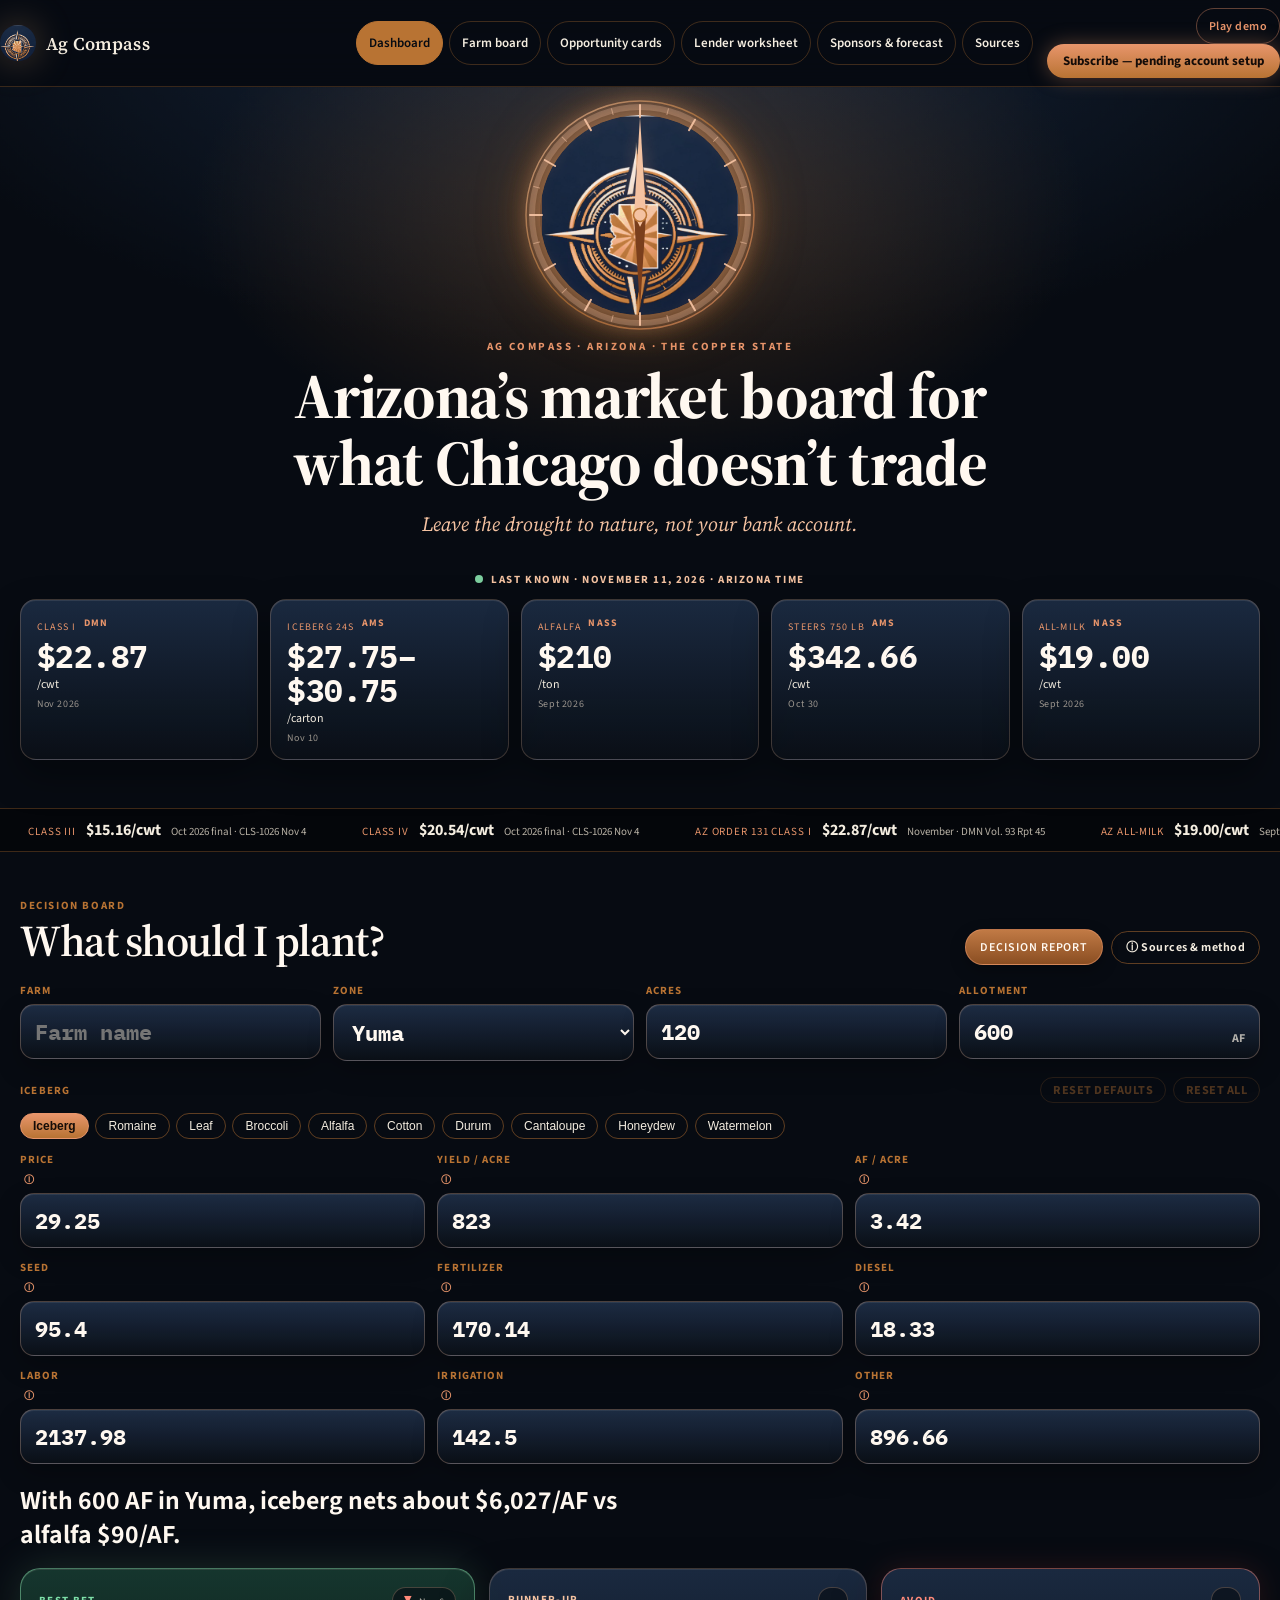
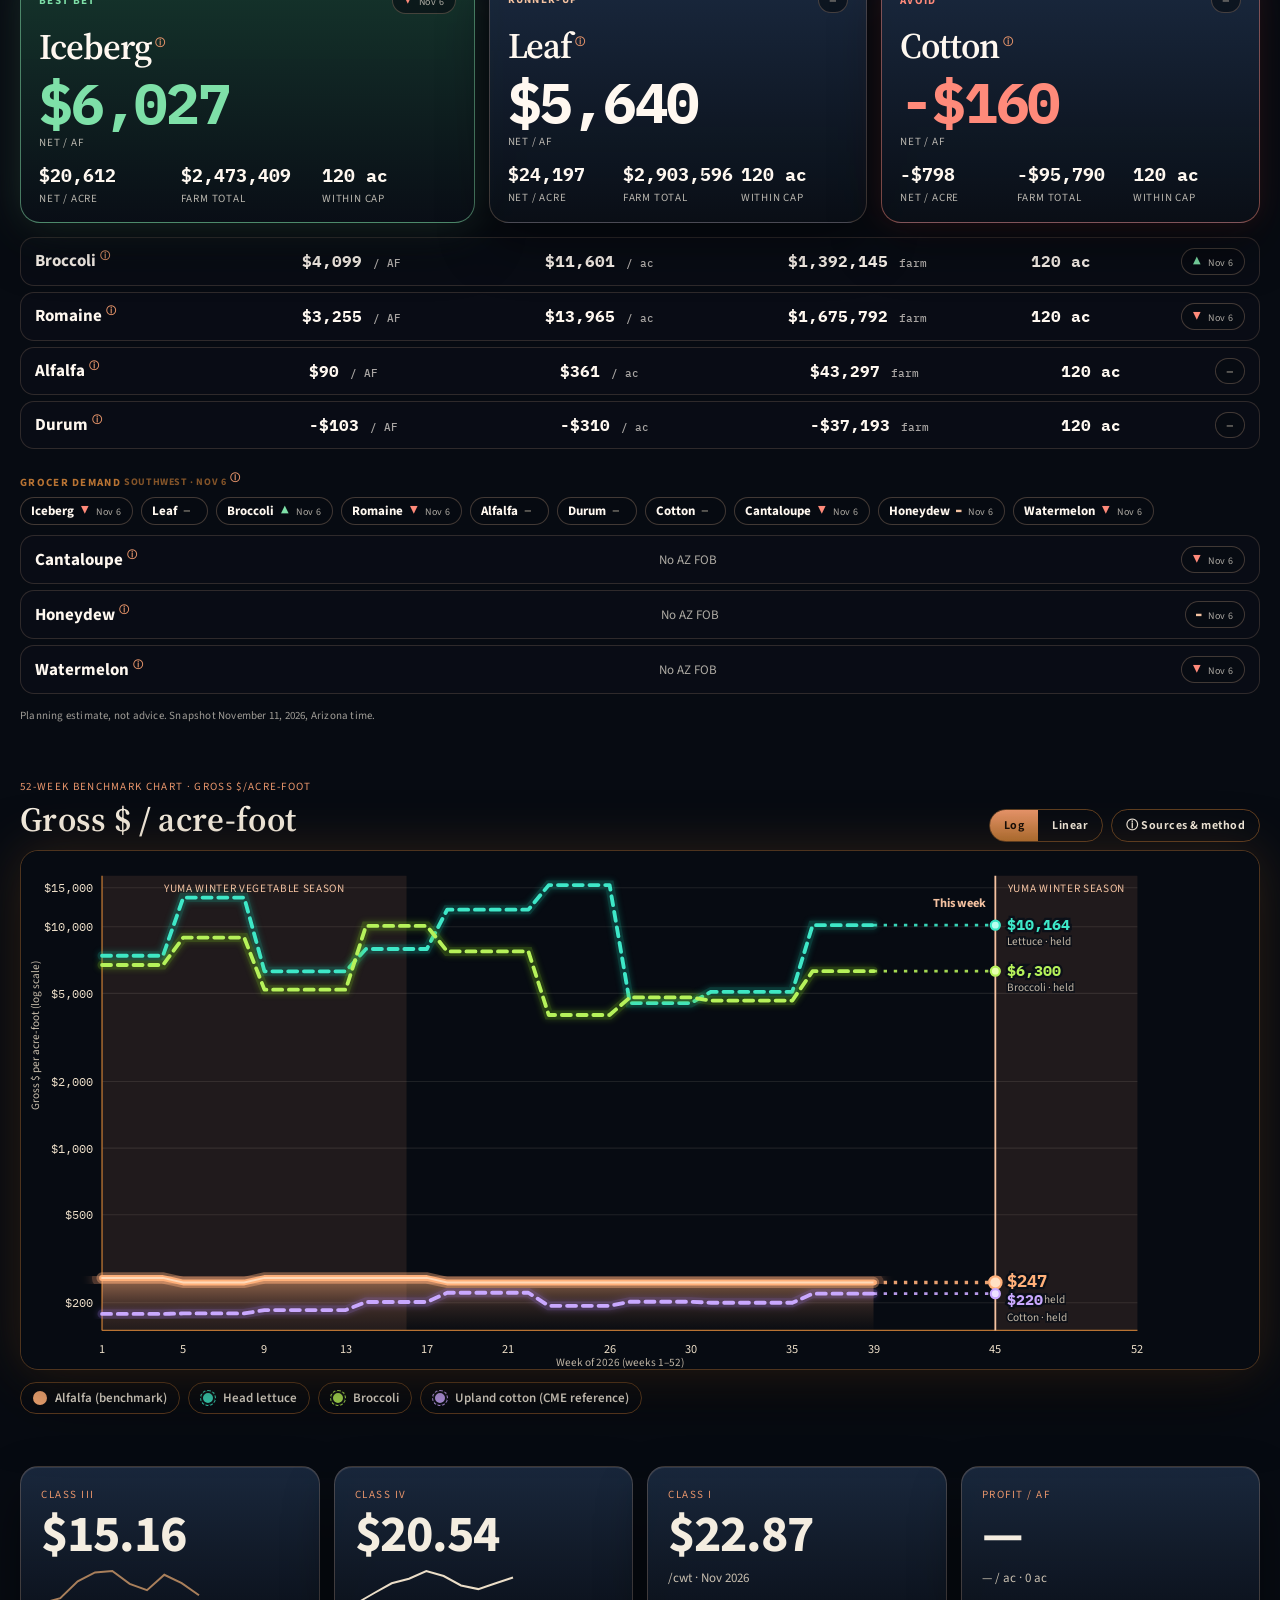
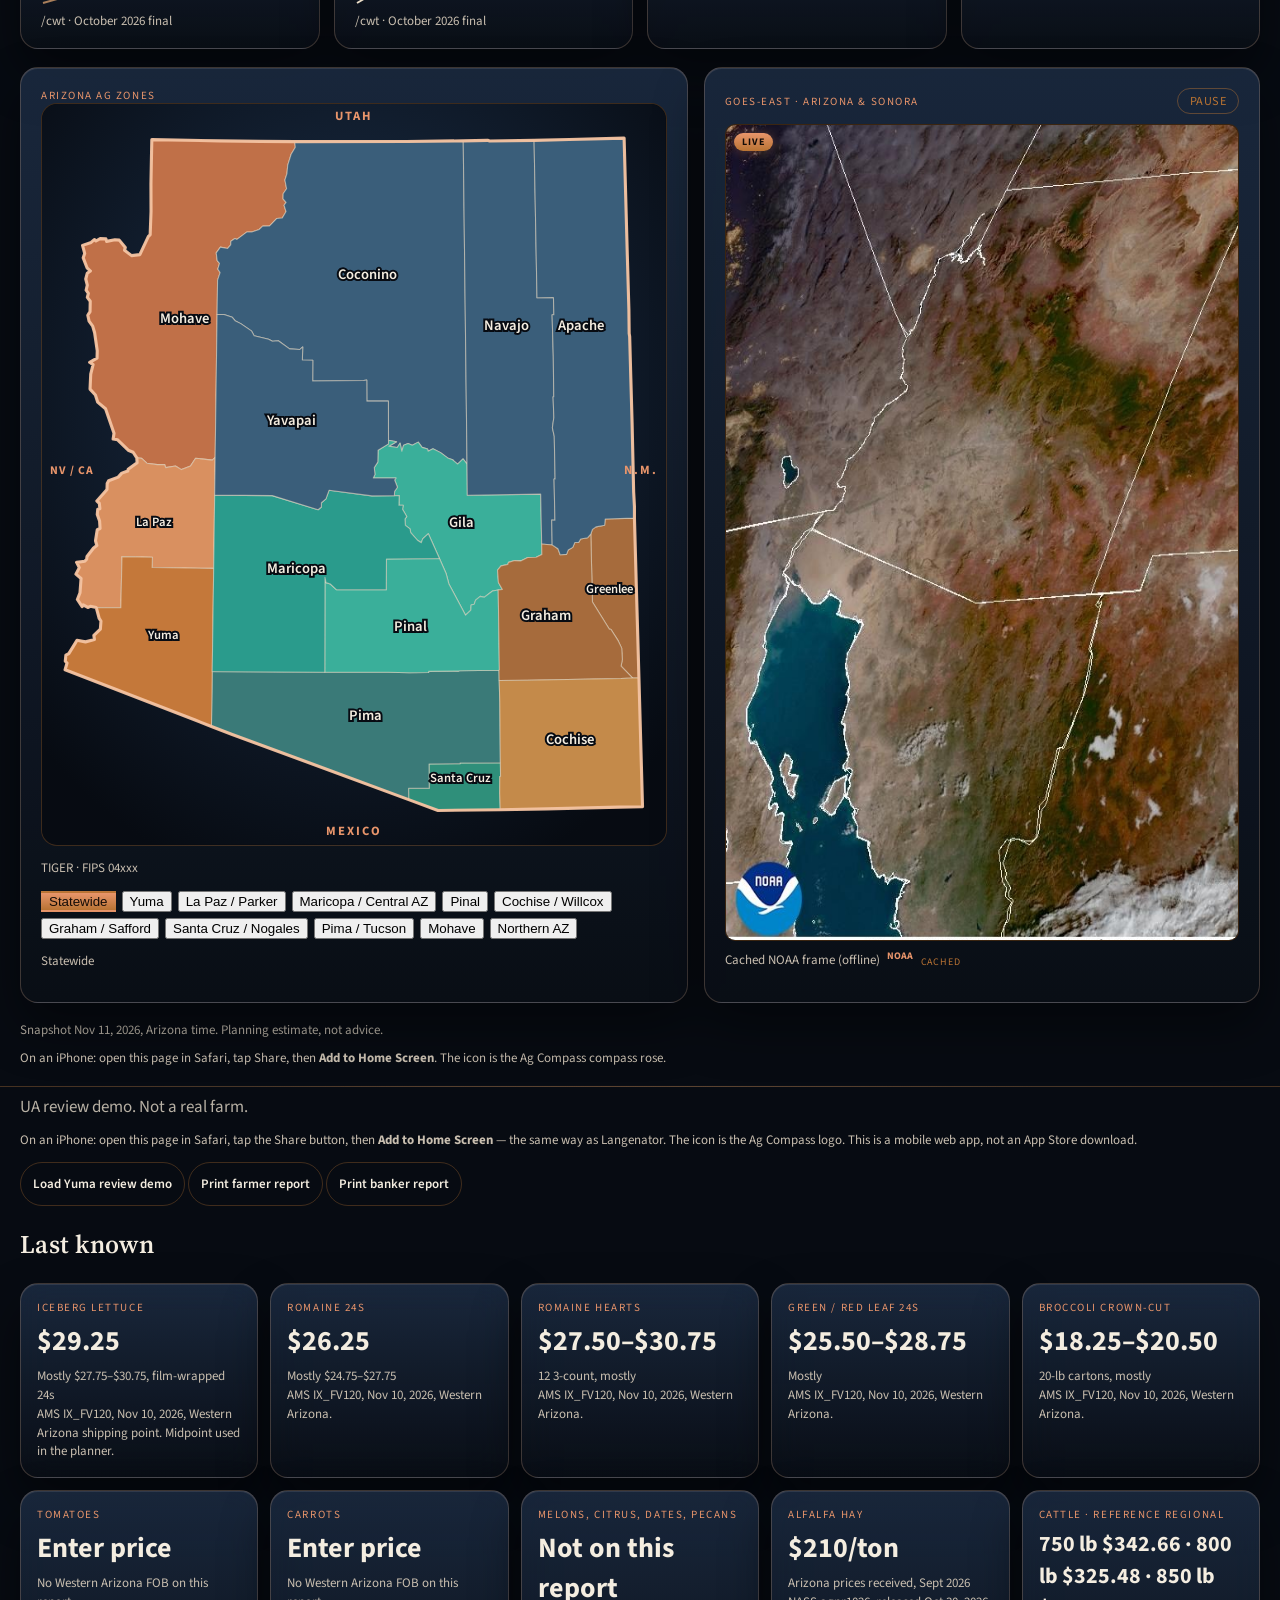
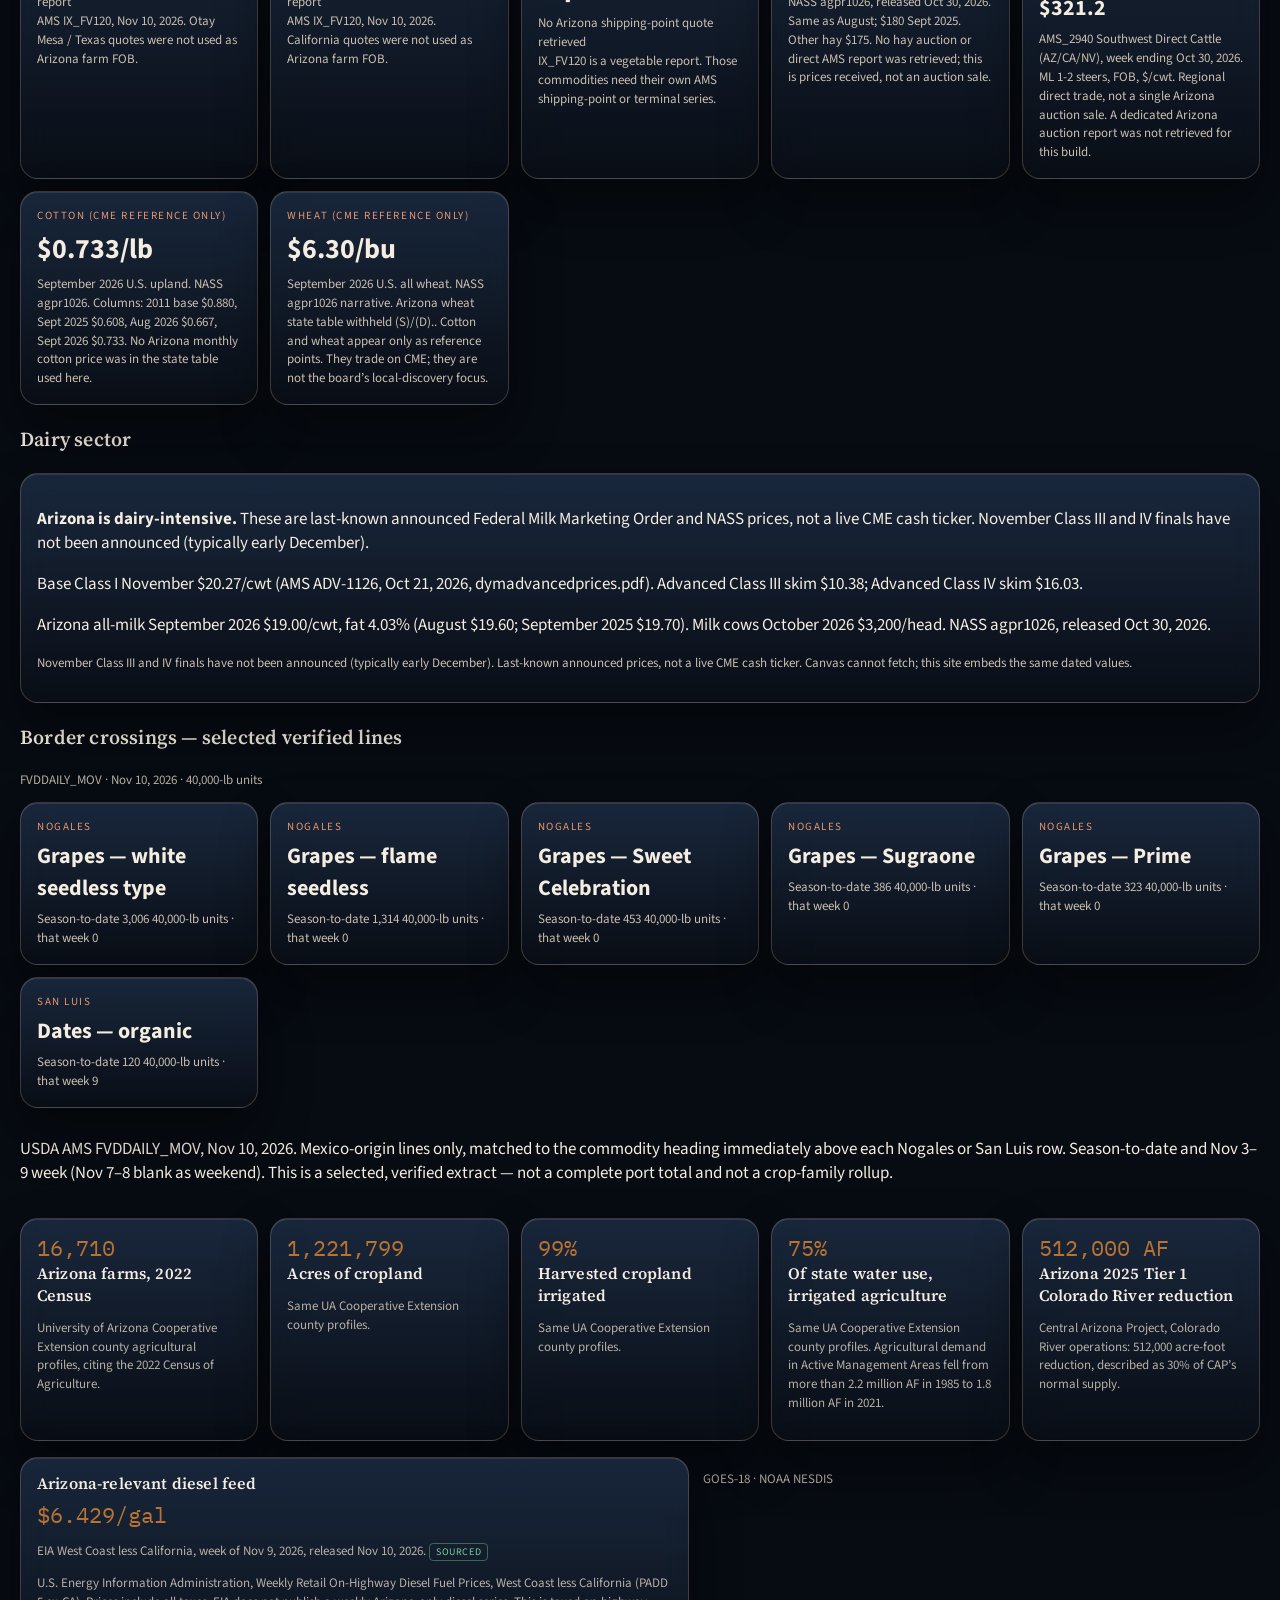
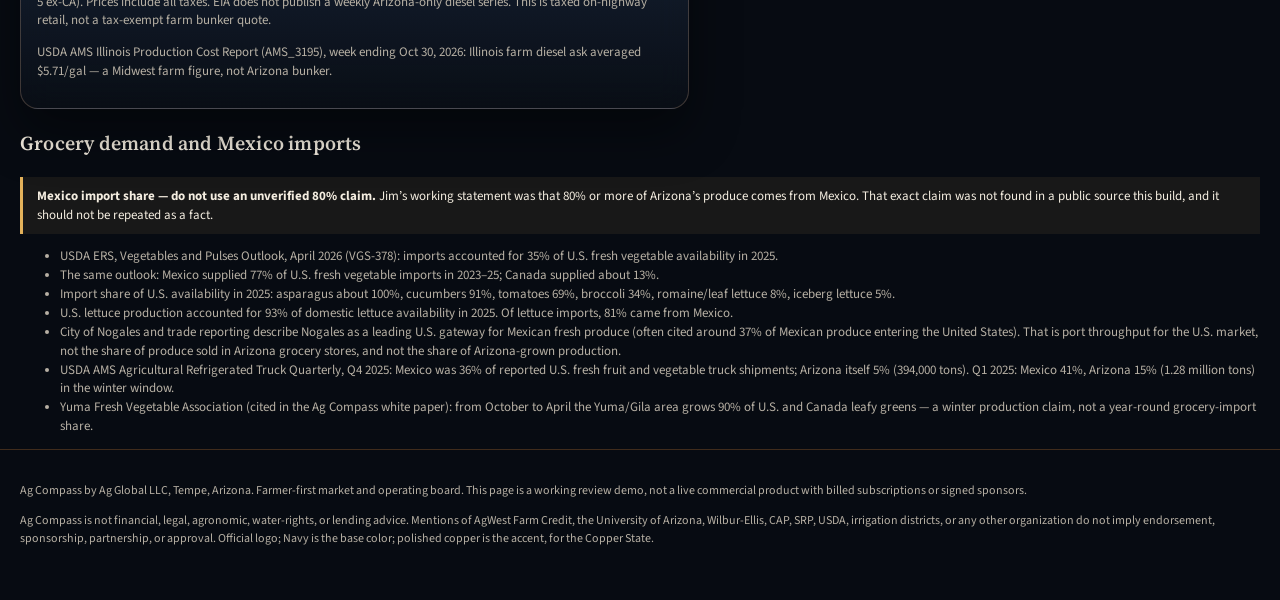
==== commit fefbed08: "Add a narrated self-running demo with a decision report, PDF, and sample email. Farmers can still ed" ====
--- a/index.html
+++ b/index.html
@@ -38,6 +38,7 @@
         <button type="button" data-view="sources">Sources</button>
       </nav>
       <div class="sub-wrap">
+        <button type="button" class="demo-play-btn" id="btn-play-demo" aria-pressed="false">Play demo</button>
         <button type="button" class="sub-btn" id="btn-subscribe">Subscribe — pending account setup</button>
         <p class="sub-note" id="sub-note" hidden>Placeholder only. No payment is collected here. The Stripe account still needs to be verified; a dedicated AgWest account may be opened later.</p>
       </div>
--- a/css/styles.css
+++ b/css/styles.css
@@ -1165,12 +1165,13 @@
 .goes-crop {
   position: absolute;
   width: 193.548%; /* 1200 / 620 of the official SR frame */
-  height: auto;
+  height: 136.364%; /* 1200 / 880 — source frame is square */
+  max-width: none;
+  max-height: none;
   left: 0;
   top: -34.091%; /* 300 / 880 */
   border: 0;
   border-radius: 0;
-  max-height: none;
   min-height: 0;
   object-fit: fill;
   display: block;
@@ -1203,3 +1204,549 @@
 @media (prefers-reduced-motion: reduce) {
   .goes-live { box-shadow: none; }
 }
+
+
+/* ---- Plant tool: farm name, report, sample tags ---- */
+.plant-head-actions {
+  display: flex;
+  flex-wrap: wrap;
+  gap: 8px;
+  align-items: center;
+  justify-content: flex-end;
+}
+.plant-report-btn {
+  appearance: none;
+  border: 1px solid rgba(232, 149, 107, 0.55);
+  background: linear-gradient(180deg, #c17a45, #8a4e22);
+  color: #fff8f0;
+  font: 600 12px var(--sans);
+  letter-spacing: 0.08em;
+  text-transform: uppercase;
+  border-radius: 999px;
+  padding: 8px 14px;
+  min-height: 36px;
+  cursor: pointer;
+  box-shadow: 0 6px 16px rgba(0, 0, 0, 0.28);
+}
+.plant-report-btn:hover { filter: brightness(1.08); }
+.sample-tag {
+  display: inline-block;
+  margin-left: 6px;
+  padding: 1px 6px;
+  border-radius: 999px;
+  font-size: 9px;
+  letter-spacing: 0.08em;
+  text-transform: uppercase;
+  font-weight: 700;
+  color: #1a140e;
+  background: linear-gradient(180deg, #f3d2b0, #e0a36a);
+  vertical-align: middle;
+  line-height: 1.4;
+}
+.plant-field .sample-tag {
+  position: absolute;
+  top: 0;
+  right: 0;
+}
+.plant-card.demo-spotlight {
+  outline: 3px solid #E8956B;
+  box-shadow: 0 0 0 6px rgba(232, 149, 107, 0.28), 0 18px 40px rgba(0, 0, 0, 0.4);
+  transform: translateY(-2px) scale(1.02);
+  transition: transform 0.35s ease, box-shadow 0.35s ease;
+}
+
+/* ---- Play demo control in the mast ---- */
+.demo-play-btn {
+  appearance: none;
+  background: transparent;
+  border: 1px solid rgba(232, 149, 107, 0.4);
+  color: var(--copper-light, #E8D5C0);
+  font: 600 12px var(--sans);
+  letter-spacing: 0.04em;
+  text-transform: none;
+  padding: 6px 12px;
+  border-radius: 999px;
+  min-height: 36px;
+  cursor: pointer;
+}
+.demo-play-btn:hover,
+.demo-play-btn[aria-pressed="true"] {
+  border-color: #E8956B;
+  color: #fff8f0;
+  background: rgba(184, 115, 51, 0.18);
+}
+
+/* ---- Demo chrome, cursor, captions ---- */
+.demo-chrome {
+  position: fixed;
+  left: 16px;
+  right: 16px;
+  bottom: 16px;
+  z-index: 12000;
+  display: grid;
+  grid-template-columns: auto 1fr auto auto;
+  gap: 12px 16px;
+  align-items: center;
+  padding: 10px 16px;
+  background: linear-gradient(180deg, rgba(24, 40, 64, 0.96), rgba(11, 16, 24, 0.96));
+  border: 1px solid rgba(232, 149, 107, 0.45);
+  border-radius: 16px;
+  box-shadow: 0 16px 40px rgba(0, 0, 0, 0.45);
+  color: #fff8f0;
+  pointer-events: auto;
+}
+.demo-badge {
+  font: 700 11px var(--sans);
+  letter-spacing: 0.08em;
+  text-transform: uppercase;
+  color: #1a140e;
+  background: linear-gradient(180deg, #f3d2b0, #c9844a);
+  border-radius: 999px;
+  padding: 6px 10px;
+  white-space: nowrap;
+}
+.demo-badge-mark { font-weight: 800; }
+.demo-caption {
+  margin: 0;
+  font: 600 16px var(--font, "Source Serif 4", Georgia, serif);
+  color: #fff8f0;
+  min-height: 1.3em;
+}
+.demo-keys {
+  margin: 0;
+  font: 500 11px var(--sans);
+  letter-spacing: 0.04em;
+  color: var(--copper-light, #E8D5C0);
+  white-space: nowrap;
+}
+.demo-keys kbd {
+  display: inline-block;
+  border: 1px solid rgba(232, 149, 107, 0.45);
+  border-radius: 4px;
+  padding: 1px 5px;
+  margin: 0 2px;
+  font: 600 10px var(--mono, ui-monospace, monospace);
+}
+.demo-exit {
+  appearance: none;
+  background: transparent;
+  border: 1px solid rgba(255, 248, 240, 0.3);
+  color: #fff8f0;
+  border-radius: 999px;
+  padding: 6px 12px;
+  font: 600 11px var(--sans);
+  letter-spacing: 0.08em;
+  text-transform: uppercase;
+  cursor: pointer;
+  min-height: 32px;
+}
+body.demo-paused .demo-chrome { outline: 2px dashed #E8956B; }
+.demo-cursor {
+  position: fixed;
+  top: 0;
+  left: 0;
+  z-index: 20000;
+  width: 32px;
+  height: 32px;
+  pointer-events: none;
+  filter: drop-shadow(0 4px 6px rgba(0, 0, 0, 0.45));
+  transform: translate(-40px, -40px);
+  will-change: transform;
+}
+.demo-cursor svg { display: block; }
+.demo-ripple {
+  position: absolute;
+  left: 2px;
+  top: 2px;
+  width: 14px;
+  height: 14px;
+  border-radius: 50%;
+  border: 2px solid #E8956B;
+  background: rgba(232, 149, 107, 0.25);
+  transform: scale(0.4);
+  opacity: 0;
+}
+.demo-ripple.is-on {
+  animation: demo-ripple 0.35s ease-out;
+}
+@keyframes demo-ripple {
+  from { transform: scale(0.3); opacity: 0.9; }
+  to { transform: scale(2.4); opacity: 0; }
+}
+.demo-press { filter: brightness(1.15); }
+.demo-close-card {
+  position: fixed;
+  inset: 0;
+  z-index: 15000;
+  display: flex;
+  flex-direction: column;
+  align-items: center;
+  justify-content: center;
+  gap: 8px;
+  background: radial-gradient(800px 400px at 50% 40%, #243b5c 0%, #0b1018 70%);
+  color: #fff8f0;
+  opacity: 0;
+  pointer-events: none;
+  transition: opacity 0.5s ease;
+}
+.demo-close-card.is-on { opacity: 1; }
+.demo-close-card img {
+  width: 160px;
+  height: 160px;
+  border-radius: 50%;
+  filter: drop-shadow(0 0 28px rgba(232, 149, 107, 0.45));
+}
+.demo-close-brand {
+  margin: 8px 0 0;
+  font: 600 42px var(--font, "Source Serif 4", Georgia, serif);
+  letter-spacing: -0.03em;
+}
+.demo-close-tag {
+  margin: 0;
+  font: 600 18px var(--sans);
+  color: var(--copper-light, #E8D5C0);
+  text-align: center;
+  max-width: 28ch;
+}
+.demo-close-line {
+  margin: 6px 0 0;
+  font: italic 15px var(--font, Georgia, serif);
+  color: #c9b8a2;
+}
+
+/* ---- Decision report print preview ---- */
+.report-stage {
+  position: fixed;
+  inset: 0;
+  z-index: 11000;
+  background: rgba(8, 12, 18, 0.78);
+  display: flex;
+  flex-direction: column;
+}
+.report-stage[hidden] { display: none !important; }
+.report-toolbar {
+  display: flex;
+  justify-content: space-between;
+  align-items: center;
+  gap: 12px;
+  padding: 10px 20px;
+  background: #182840;
+  border-bottom: 1px solid rgba(232, 149, 107, 0.4);
+  color: #fff8f0;
+}
+.report-toolbar-title {
+  margin: 0;
+  font: 700 12px var(--sans);
+  letter-spacing: 0.12em;
+  text-transform: uppercase;
+  color: var(--copper-light, #E8D5C0);
+}
+.report-toolbar-actions { display: flex; flex-wrap: wrap; gap: 8px; }
+.report-desk {
+  flex: 1;
+  overflow: auto;
+  padding: 28px 16px 48px;
+  display: flex;
+  justify-content: center;
+  align-items: flex-start;
+  background:
+    radial-gradient(800px 300px at 50% 0%, rgba(36, 59, 92, 0.4), transparent 70%),
+    #0b1018;
+}
+.report-sheet {
+  width: 816px;
+  min-height: 1056px;
+  background: #f7f3ee;
+  color: #1a1f27;
+  padding: 48px 52px 40px;
+  box-shadow: 0 24px 60px rgba(0, 0, 0, 0.45);
+  border-top: 8px solid #182840;
+}
+.rpt-mast {
+  display: flex;
+  gap: 16px;
+  align-items: center;
+  margin-bottom: 18px;
+  padding-bottom: 14px;
+  border-bottom: 3px solid #B87333;
+}
+.rpt-logo { width: 64px; height: 64px; border-radius: 50%; background: #182840; }
+.rpt-brand {
+  margin: 0;
+  font: 700 11px var(--sans);
+  letter-spacing: 0.16em;
+  text-transform: uppercase;
+  color: #B87333;
+}
+.rpt-mast h1 {
+  margin: 2px 0 0;
+  font: 600 28px var(--font, "Source Serif 4", Georgia, serif);
+  color: #182840;
+  letter-spacing: -0.03em;
+}
+.rpt-tag { margin: 4px 0 0; font: italic 13px var(--font, Georgia, serif); color: #5c5348; }
+.rpt-banner {
+  background: #f3e0cc;
+  border-left: 4px solid #B87333;
+  padding: 8px 12px;
+  font-size: 13px;
+}
+.rpt-farm { margin: 12px 0 4px; font-size: 16px; }
+.rpt-asof { margin: 0 0 16px; font-size: 12px; color: #5c5348; }
+.rpt-leaders {
+  display: grid;
+  grid-template-columns: 1.4fr 1fr 1fr;
+  gap: 12px;
+  margin: 12px 0 16px;
+}
+.rpt-card {
+  background: #fff;
+  border: 1px solid #d8cfc4;
+  border-radius: 10px;
+  padding: 12px 14px;
+}
+.rpt-card.best { border-color: #B87333; box-shadow: inset 0 0 0 1px #B87333; }
+.rpt-k {
+  font: 700 10px var(--sans);
+  letter-spacing: 0.12em;
+  text-transform: uppercase;
+  color: #B87333;
+}
+.rpt-crop { font: 600 18px var(--font, Georgia, serif); color: #182840; margin: 4px 0; }
+.rpt-val { font: 700 22px var(--mono, ui-monospace, monospace); color: #182840; }
+.rpt-unit, .rpt-sub { font-size: 11px; color: #5c5348; }
+.rpt-sample { font-size: 12px; color: #6a3b12; }
+.rpt-table { width: 100%; border-collapse: collapse; font-size: 12px; margin: 8px 0 16px; }
+.rpt-table th {
+  text-align: left;
+  background: #182840;
+  color: #fff8f0;
+  padding: 6px 8px;
+  font-weight: 600;
+}
+.rpt-table td { padding: 6px 8px; border-bottom: 1px solid #e4ddd4; }
+.rpt-table tr.is-best td { background: #f3e0cc; font-weight: 600; }
+.rpt-table .num { text-align: right; font-family: var(--mono, ui-monospace, monospace); }
+.rpt-note, .rpt-foot { font-size: 11px; color: #5c5348; }
+.rpt-foot {
+  display: flex;
+  justify-content: space-between;
+  margin-top: 24px;
+  padding-top: 12px;
+  border-top: 1px solid #d8cfc4;
+  color: #182840;
+  font-style: italic;
+}
+
+.save-dialog {
+  position: absolute;
+  inset: 0;
+  background: rgba(8, 12, 18, 0.55);
+  display: flex;
+  align-items: center;
+  justify-content: center;
+  z-index: 2;
+}
+.save-dialog[hidden] { display: none !important; }
+.save-dialog-card {
+  width: min(420px, 92vw);
+  background: #f7f3ee;
+  color: #1a1f27;
+  border-radius: 16px;
+  border-top: 6px solid #182840;
+  padding: 22px 24px;
+  box-shadow: 0 20px 50px rgba(0, 0, 0, 0.4);
+}
+.save-kicker {
+  margin: 0;
+  font: 700 11px var(--sans);
+  letter-spacing: 0.14em;
+  text-transform: uppercase;
+  color: #B87333;
+}
+.save-dialog-card h2 {
+  margin: 4px 0 16px;
+  font: 600 24px var(--font, Georgia, serif);
+  color: #182840;
+}
+.save-dialog-card .field { display: flex; flex-direction: column; gap: 6px; font-size: 12px; font-weight: 600; }
+.save-dialog-card input {
+  font: 600 14px var(--mono, ui-monospace, monospace);
+  padding: 8px 10px;
+  border: 1px solid #d8cfc4;
+  border-radius: 8px;
+  background: #fff;
+}
+.save-actions { display: flex; justify-content: flex-end; gap: 8px; margin-top: 16px; }
+.save-status { margin: 10px 0 0; font-size: 13px; color: #2d5a32; font-weight: 600; }
+
+/* ---- In-site compose (not Outlook/Gmail) ---- */
+.compose-stage {
+  position: fixed;
+  inset: 0;
+  z-index: 13000;
+  background: rgba(8, 12, 18, 0.72);
+  display: flex;
+  align-items: center;
+  justify-content: center;
+  padding: 24px 16px;
+}
+.compose-stage[hidden] { display: none !important; }
+.compose-card {
+  position: relative;
+  width: min(560px, 96vw);
+  background: #f7f3ee;
+  color: #1a1f27;
+  border-radius: 18px;
+  overflow: hidden;
+  box-shadow: 0 24px 60px rgba(0, 0, 0, 0.5);
+  border: 1px solid rgba(184, 115, 51, 0.35);
+  padding-bottom: 18px;
+}
+.compose-head {
+  display: flex;
+  align-items: center;
+  gap: 10px;
+  padding: 12px 16px;
+  background: #182840;
+  color: #fff8f0;
+}
+.compose-head img { border-radius: 50%; background: #0b1018; }
+.compose-kicker {
+  margin: 0;
+  font: 700 10px var(--sans);
+  letter-spacing: 0.14em;
+  text-transform: uppercase;
+  color: #E8956B;
+}
+.compose-head h2 { margin: 0; font: 600 18px var(--font, Georgia, serif); }
+.compose-x {
+  margin-left: auto;
+  appearance: none;
+  background: transparent;
+  border: 0;
+  color: #fff8f0;
+  font-size: 24px;
+  cursor: pointer;
+  line-height: 1;
+}
+.compose-demo-note { margin: 12px 16px 8px; font-size: 13px; }
+.compose-field {
+  display: flex;
+  flex-direction: column;
+  gap: 4px;
+  margin: 8px 16px;
+  font: 700 10px var(--sans);
+  letter-spacing: 0.08em;
+  text-transform: uppercase;
+  color: #5c5348;
+}
+.compose-field input,
+.compose-field textarea {
+  font: 500 14px var(--sans);
+  text-transform: none;
+  letter-spacing: 0;
+  color: #1a1f27;
+  border: 1px solid #d8cfc4;
+  border-radius: 8px;
+  padding: 8px 10px;
+  background: #fff;
+  width: 100%;
+}
+.compose-field textarea { resize: vertical; min-height: 140px; line-height: 1.45; }
+.compose-attach {
+  margin: 8px 16px;
+  display: flex;
+  gap: 10px;
+  align-items: center;
+  padding: 10px 12px;
+  background: #fff;
+  border: 1px dashed #B87333;
+  border-radius: 10px;
+}
+.compose-attach.is-in { animation: agrise 0.35s ease; }
+.compose-clip { font-size: 18px; }
+.compose-file { font-weight: 700; font-size: 13px; color: #182840; }
+.compose-file-meta { font-size: 11px; color: #5c5348; }
+.compose-actions { display: flex; gap: 8px; margin: 14px 16px 0; }
+.compose-sent {
+  position: absolute;
+  inset: 0;
+  background: rgba(247, 243, 238, 0.96);
+  display: flex;
+  flex-direction: column;
+  align-items: center;
+  justify-content: center;
+  text-align: center;
+  padding: 24px;
+  gap: 8px;
+}
+.compose-sent[hidden] { display: none !important; }
+.compose-check {
+  width: 64px;
+  height: 64px;
+  border-radius: 50%;
+  background: linear-gradient(180deg, #c17a45, #8a4e22);
+  color: #fff8f0;
+  font-size: 32px;
+  display: flex;
+  align-items: center;
+  justify-content: center;
+}
+.compose-sent h3 {
+  margin: 8px 0 0;
+  font: 600 28px var(--font, Georgia, serif);
+  color: #182840;
+}
+.compose-sent p { margin: 0; color: #5c5348; max-width: 36ch; }
+
+@media (max-width: 900px) {
+  .demo-chrome {
+    grid-template-columns: 1fr auto;
+    left: 8px; right: 8px; bottom: 8px;
+  }
+  .demo-keys { display: none; }
+  .demo-caption { grid-column: 1 / -1; font-size: 14px; }
+  .rpt-leaders { grid-template-columns: 1fr; }
+  .report-sheet { width: 100%; min-height: 0; padding: 28px 20px; }
+}
+
+@media print {
+  .demo-chrome, .demo-cursor, .demo-close-card, .compose-stage, .save-dialog,
+  .report-toolbar, .demo-play-btn { display: none !important; }
+  body.print-decision .mast,
+  body.print-decision .command,
+  body.print-decision main,
+  body.print-decision footer { display: none !important; }
+  body.print-decision .report-stage {
+    position: static;
+    background: #fff;
+    display: block;
+  }
+  body.print-decision .report-desk {
+    background: #fff;
+    padding: 0;
+    overflow: visible;
+  }
+  body.print-decision .report-sheet {
+    box-shadow: none;
+    width: auto;
+    min-height: 0;
+    border-top-width: 8px;
+  }
+}
+
+.compose-card .btn,
+.save-dialog-card .btn,
+.compose-sent .btn {
+  color: #182840;
+  background: #fff;
+  border: 1px solid #c9bfb3;
+}
+.compose-card .btn.primary,
+.save-dialog-card .btn.primary {
+  color: #fff8f0;
+  background: linear-gradient(180deg, #c17a45, #8a4e22);
+  border-color: #8a4e22;
+}
+.report-sheet { transform-origin: top center; }
